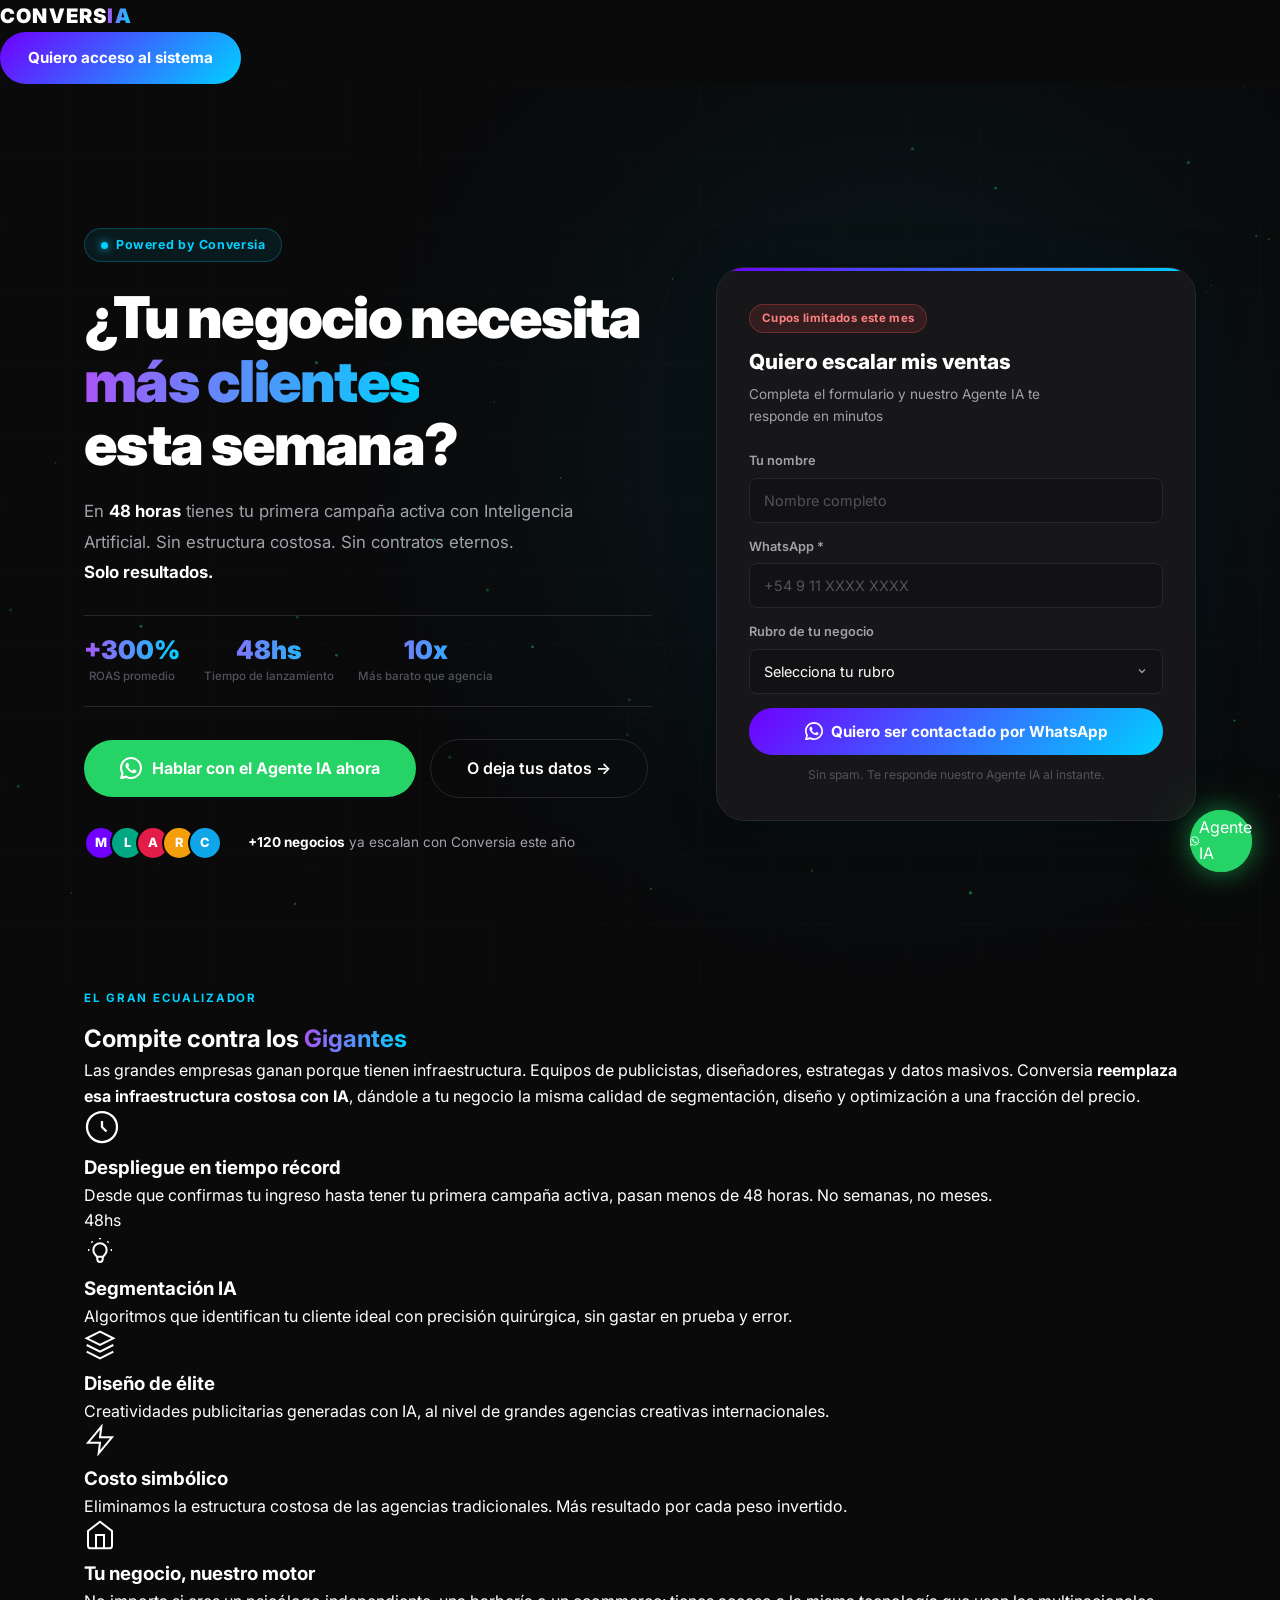
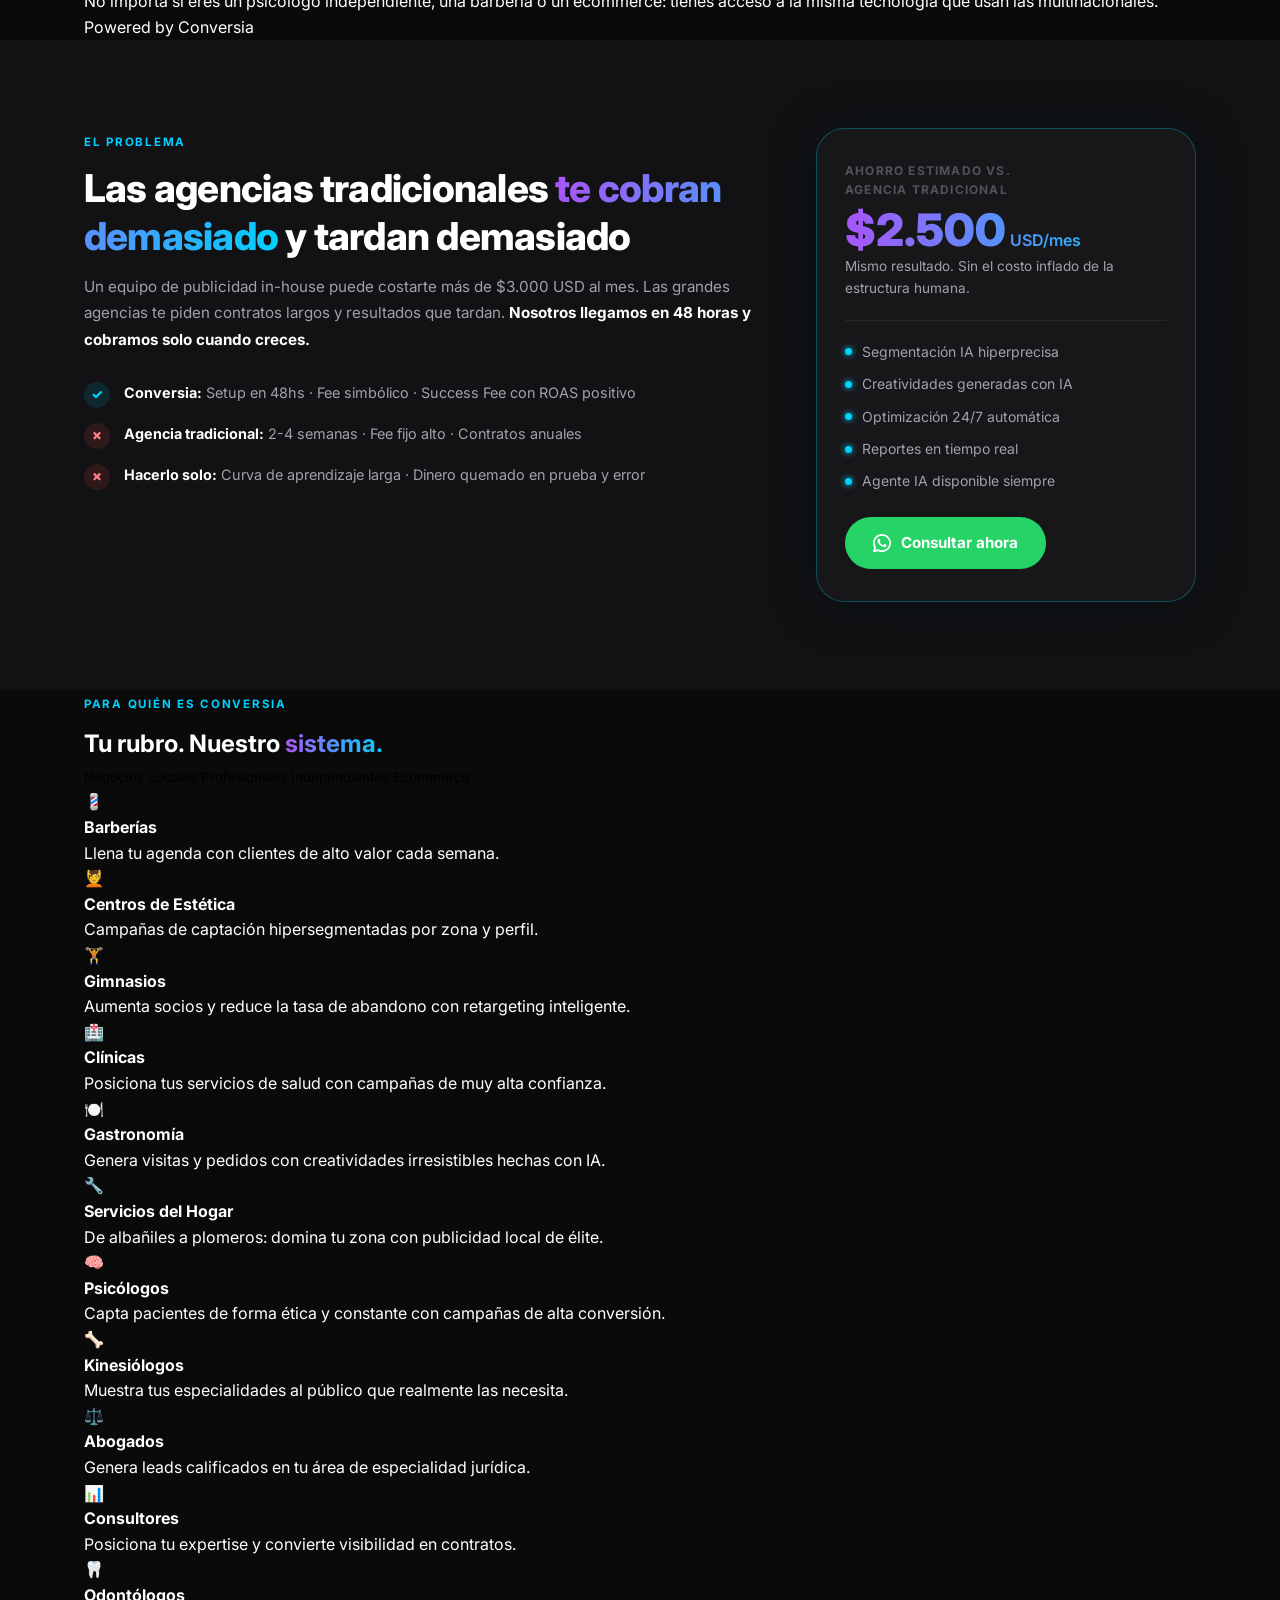
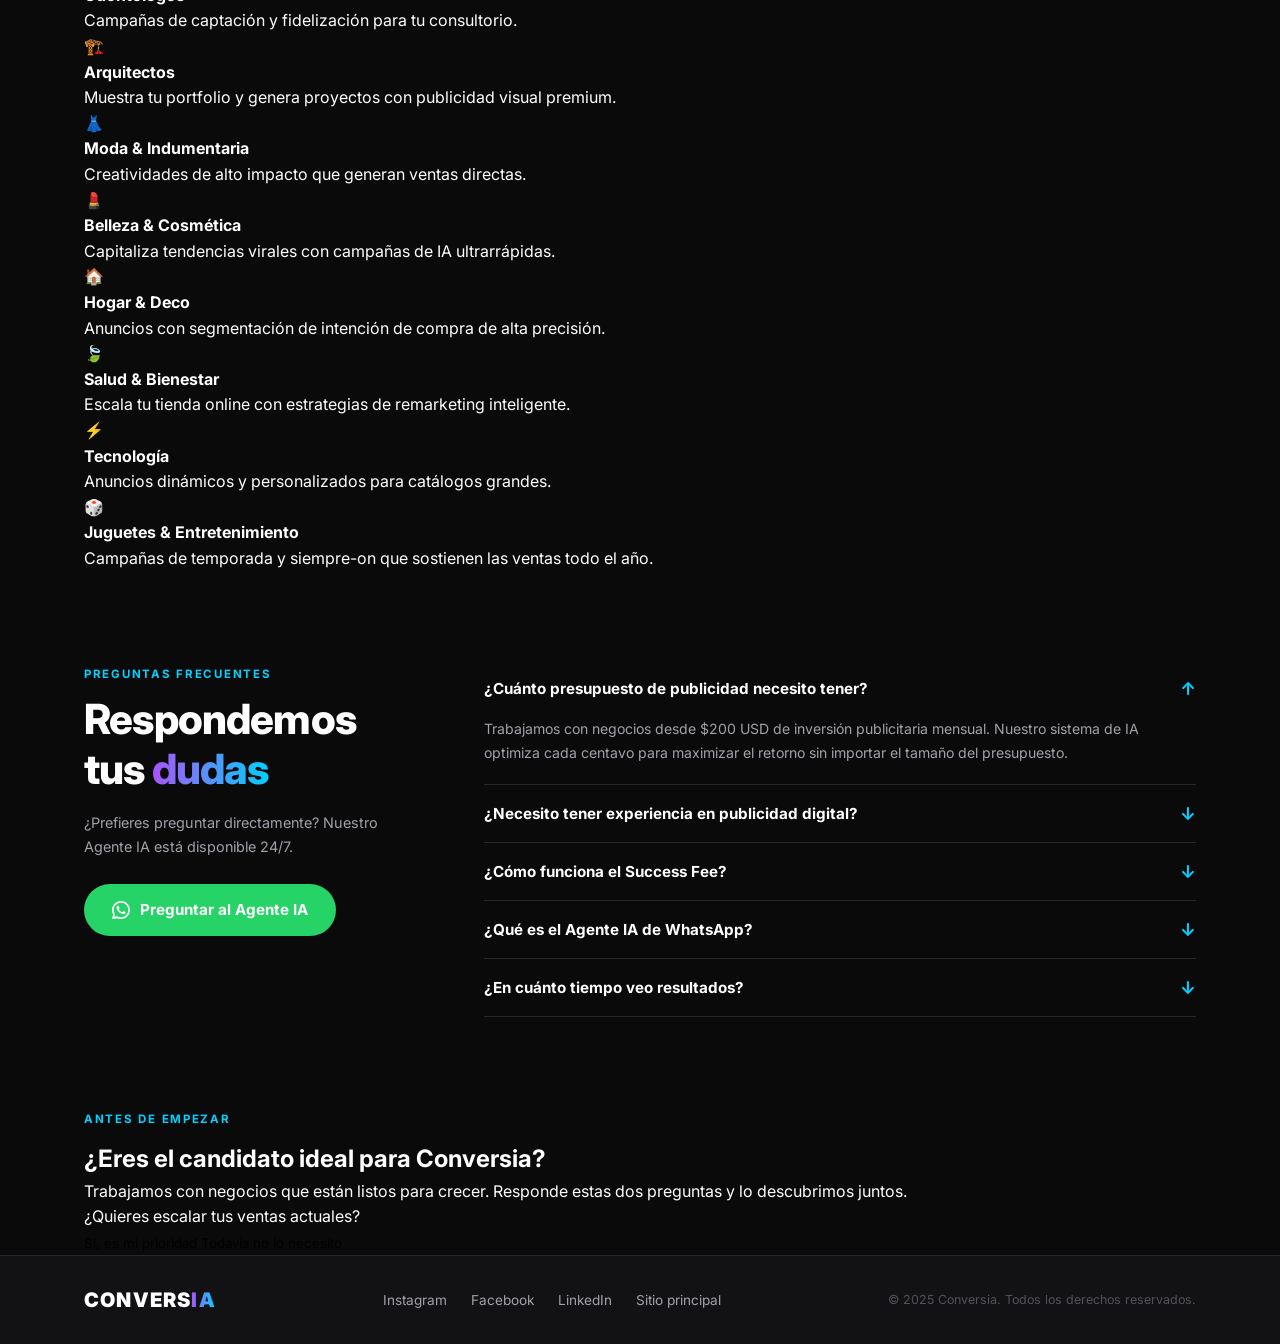
==== landing.html @ 8f7bfe1b "Add files via upload" ====
<!DOCTYPE html>
<html lang="es">

<head>
  <meta charset="UTF-8" />
  <meta name="viewport" content="width=device-width, initial-scale=1.0" />
  <title>Conversia — Escala tus ventas con IA</title>
  <meta name="description"
    content="Consigue más clientes en 48 horas con campañas publicitarias impulsadas por Inteligencia Artificial. Sin presupuestos de multinacional. Habla con nuestro Agente IA ahora." />
  <!-- Open Graph para campañas Meta/Google -->
  <meta property="og:title" content="¿Tu negocio necesita más ventas? Tenemos la solución." />
  <meta property="og:description" content="Publicita como una multinacional, paga como una PyME. Agencia Conversia." />
  <meta property="og:type" content="website" />
  <meta property="og:image" content="https://agenciaconversia.com/og-image.jpg" />
  <!-- No-index para landing de campaña — no indexar en Google -->
  <meta name="robots" content="noindex, nofollow" />
  <link rel="preconnect" href="https://fonts.googleapis.com" />
  <link rel="preconnect" href="https://fonts.gstatic.com" crossorigin />
  <link
    href="https://fonts.googleapis.com/css2?family=Inter:wght@400;500;600;700;800;900&family=JetBrains+Mono:wght@500&display=swap"
    rel="stylesheet" />
  <link rel="stylesheet" href="landing.css" />
</head>

<body>

  <!-- ══════════════════════════════════════
       NAVIGATION
  ══════════════════════════════════════ -->
  <header class="nav-wrapper" id="navbar">
    <nav class="nav-inner">
      <a href="#inicio" class="nav-logo" id="nav-logo-link">
        <span class="logo-text">CONVERS<span class="logo-ia">IA</span></span>
      </a>
      <div class="nav-actions">
        <a href="#contacto" class="btn-primary nav-cta" id="nav-cta-btn">Quiero acceso al sistema</a>
      </div>
    </nav>
  </header>

  <!-- ══════════════════════════════════════
       HERO SECTION
  ══════════════════════════════════════ -->
  <section class="lp-hero" id="inicio">
    <canvas id="lp-canvas"></canvas>
    <div class="lp-hero-content container">
      <div class="lp-hero-left">
        <div class="hero-badge fade-in">
          <span class="badge-dot"></span> Powered by Conversia
        </div>
        <h1 class="lp-title fade-in">
          ¿Tu negocio necesita<br />
          <span class="gradient-text">más clientes</span><br />
          esta semana?
        </h1>
        <p class="lp-sub fade-in">
          En <strong>48 horas</strong> tienes tu primera campaña activa con Inteligencia Artificial. Sin
          estructura costosa. Sin contratos eternos. <strong>Solo resultados.</strong>
        </p>
        <div class="lp-proof fade-in">
          <div class="proof-item">
            <span class="proof-num">+300%</span>
            <span class="proof-label">ROAS promedio</span>
          </div>
          <div class="proof-item">
            <span class="proof-num">48hs</span>
            <span class="proof-label">Tiempo de lanzamiento</span>
          </div>
          <div class="proof-item">
            <span class="proof-num">10x</span>
            <span class="proof-label">Más barato que agencia</span>
          </div>
        </div>
        <div class="lp-ctas fade-in">
          <a href="https://wa.me/59893731212?text=Hola%21+Quiero+información+sobre+Conversia+y+cómo+escalar+mis+ventas+con+IA"
            class="btn-whatsapp btn-large" target="_blank" rel="noopener" id="hero-wa-btn">
            <svg width="22" height="22" viewBox="0 0 24 24" fill="currentColor">
              <path
                d="M17.472 14.382c-.297-.149-1.758-.867-2.03-.967-.273-.099-.471-.148-.67.15-.197.297-.767.966-.94 1.164-.173.199-.347.223-.644.075-.297-.15-1.255-.463-2.39-1.475-.883-.788-1.48-1.761-1.653-2.059-.173-.297-.018-.458.13-.606.134-.133.298-.347.446-.52.149-.174.198-.298.298-.497.099-.198.05-.371-.025-.52-.075-.149-.669-1.612-.916-2.207-.242-.579-.487-.5-.669-.51-.173-.008-.371-.01-.57-.01-.198 0-.52.074-.792.372-.272.297-1.04 1.016-1.04 2.479 0 1.462 1.065 2.875 1.213 3.074.149.198 2.096 3.2 5.077 4.487.709.306 1.262.489 1.694.625.712.227 1.36.195 1.871.118.571-.085 1.758-.719 2.006-1.413.248-.694.248-1.289.173-1.413-.074-.124-.272-.198-.57-.347z" />
              <path
                d="M12 0C5.373 0 0 5.373 0 12c0 2.122.554 4.118 1.522 5.849L.057 23.522a.75.75 0 0 0 .921.921l5.673-1.465A11.944 11.944 0 0 0 12 24c6.627 0 12-5.373 12-12S18.627 0 12 0zm0 21.75a9.713 9.713 0 0 1-4.953-1.354l-.355-.212-3.669.947.963-3.583-.232-.371A9.713 9.713 0 0 1 2.25 12C2.25 6.615 6.615 2.25 12 2.25S21.75 6.615 21.75 12 17.385 21.75 12 21.75z" />
            </svg>
            Hablar con el Agente IA ahora
          </a>
          <a href="#lead-form" class="btn-ghost btn-large" id="hero-form-btn">O deja tus datos →</a>
        </div>
        <!-- Social proof avatars -->
        <div class="social-proof fade-in">
          <div class="avatars">
            <div class="avatar" style="background:#7000FF">M</div>
            <div class="avatar" style="background:#00a884">L</div>
            <div class="avatar" style="background:#e11d48">A</div>
            <div class="avatar" style="background:#f59e0b">R</div>
            <div class="avatar" style="background:#0ea5e9">C</div>
          </div>
          <p><strong>+120 negocios</strong> ya escalan con Conversia este año</p>
        </div>
      </div>

      <!-- Lead form en hero (acorta el funnel) -->
      <div class="lp-hero-right fade-in">
        <div class="hero-form-card" id="lead-form">
          <div class="hfc-header">
            <div class="hfc-badge">Cupos limitados este mes</div>
            <h2>Quiero escalar mis ventas</h2>
            <p>Completa el formulario y nuestro Agente IA te responde en minutos</p>
          </div>
          <form id="lp-form" novalidate>
            <div class="lp-form-group">
              <label for="lp-nombre">Tu nombre</label>
              <input type="text" id="lp-nombre" placeholder="Nombre completo" required />
            </div>
            <div class="lp-form-group">
              <label for="lp-whatsapp">WhatsApp *</label>
              <input type="tel" id="lp-whatsapp" placeholder="+54 9 11 XXXX XXXX" required />
            </div>
            <div class="lp-form-group">
              <label for="lp-rubro">Rubro de tu negocio</label>
              <select id="lp-rubro">
                <option value="" disabled selected>Selecciona tu rubro</option>
                <option value="local">Negocio Local</option>
                <option value="profesional">Profesional Independiente</option>
                <option value="ecommerce">Ecommerce</option>
                <option value="clinica">Clínica / Salud</option>
                <option value="gastronomia">Gastronomía</option>
                <option value="otro">Otro</option>
              </select>
            </div>
            <button type="submit" class="btn-primary btn-full" id="lp-submit-btn">
              <svg width="18" height="18" viewBox="0 0 24 24" fill="currentColor">
                <path
                  d="M17.472 14.382c-.297-.149-1.758-.867-2.03-.967-.273-.099-.471-.148-.67.15-.197.297-.767.966-.94 1.164-.173.199-.347.223-.644.075-.297-.15-1.255-.463-2.39-1.475-.883-.788-1.48-1.761-1.653-2.059-.173-.297-.018-.458.13-.606.134-.133.298-.347.446-.52.149-.174.198-.298.298-.497.099-.198.05-.371-.025-.52-.075-.149-.669-1.612-.916-2.207-.242-.579-.487-.5-.669-.51-.173-.008-.371-.01-.57-.01-.198 0-.52.074-.792.372-.272.297-1.04 1.016-1.04 2.479 0 1.462 1.065 2.875 1.213 3.074.149.198 2.096 3.2 5.077 4.487.709.306 1.262.489 1.694.625.712.227 1.36.195 1.871.118.571-.085 1.758-.719 2.006-1.413.248-.694.248-1.289.173-1.413-.074-.124-.272-.198-.57-.347z" />
                <path
                  d="M12 0C5.373 0 0 5.373 0 12c0 2.122.554 4.118 1.522 5.849L.057 23.522a.75.75 0 0 0 .921.921l5.673-1.465A11.944 11.944 0 0 0 12 24c6.627 0 12-5.373 12-12S18.627 0 12 0zm0 21.75a9.713 9.713 0 0 1-4.953-1.354l-.355-.212-3.669.947.963-3.583-.232-.371A9.713 9.713 0 0 1 2.25 12C2.25 6.615 6.615 2.25 12 2.25S21.75 6.615 21.75 12 17.385 21.75 12 21.75z" />
              </svg>
              <span>Quiero ser contactado por WhatsApp</span>
            </button>
            <p class="lp-form-notice">Sin spam. Te responde nuestro Agente IA al instante.</p>
          </form>
        </div>
      </div>
    </div>
  </section>

  <!-- ══════════════════════════════════════
       SECTION: Compete against Giants
  ══════════════════════════════════════ -->
  <section class="section-giants" id="propuesta">
    <div class="container">
      <div class="section-label reveal">El Gran Ecualizador</div>
      <h2 class="section-title reveal">
        Compite contra los <span class="gradient-text">Gigantes</span>
      </h2>
      <p class="section-sub reveal">
        Las grandes empresas ganan porque tienen infraestructura. Equipos de publicistas, diseñadores, estrategas y
        datos masivos. Conversia <strong>reemplaza esa infraestructura costosa con IA</strong>, dándole a tu negocio la
        misma calidad de segmentación, diseño y optimización a una fracción del precio.
      </p>

      <div class="bento-grid">
        <div class="bento-card bento-large reveal">
          <div class="bento-icon">
            <svg width="36" height="36" viewBox="0 0 24 24" fill="none" stroke="currentColor" stroke-width="1.5">
              <circle cx="12" cy="12" r="10" />
              <path d="M12 8v4l3 3" />
            </svg>
          </div>
          <h3>Despliegue en tiempo récord</h3>
          <p>Desde que confirmas tu ingreso hasta tener tu primera campaña activa, pasan menos de 48 horas. No semanas,
            no meses.</p>
          <div class="bento-badge">48hs</div>
        </div>
        <div class="bento-card reveal">
          <div class="bento-icon">
            <svg width="32" height="32" viewBox="0 0 24 24" fill="none" stroke="currentColor" stroke-width="1.5">
              <path
                d="M9.663 17h4.673M12 3v1m6.364 1.636-.707.707M21 12h-1M4 12H3m3.343-5.657-.707-.707m2.828 9.9a5 5 0 1 1 7.072 0l-.548.547A3.374 3.374 0 0 0 14 18.469V19a2 2 0 1 1-4 0v-.531c0-.895-.356-1.754-.988-2.386l-.548-.547z" />
            </svg>
          </div>
          <h3>Segmentación IA</h3>
          <p>Algoritmos que identifican tu cliente ideal con precisión quirúrgica, sin gastar en prueba y error.</p>
        </div>
        <div class="bento-card reveal">
          <div class="bento-icon">
            <svg width="32" height="32" viewBox="0 0 24 24" fill="none" stroke="currentColor" stroke-width="1.5">
              <path d="M12 2L2 7l10 5 10-5-10-5zM2 17l10 5 10-5M2 12l10 5 10-5" />
            </svg>
          </div>
          <h3>Diseño de élite</h3>
          <p>Creatividades publicitarias generadas con IA, al nivel de grandes agencias creativas internacionales.</p>
        </div>
        <div class="bento-card reveal">
          <div class="bento-icon">
            <svg width="32" height="32" viewBox="0 0 24 24" fill="none" stroke="currentColor" stroke-width="1.5">
              <path d="M13 2L3 14h9l-1 8 10-12h-9l1-8z" />
            </svg>
          </div>
          <h3>Costo simbólico</h3>
          <p>Eliminamos la estructura costosa de las agencias tradicionales. Más resultado por cada peso invertido.</p>
        </div>
        <div class="bento-card bento-wide reveal">
          <div class="bento-icon">
            <svg width="32" height="32" viewBox="0 0 24 24" fill="none" stroke="currentColor" stroke-width="1.5">
              <path d="M3 9l9-7 9 7v11a2 2 0 0 1-2 2H5a2 2 0 0 1-2-2z" />
              <polyline points="9 22 9 12 15 12 15 22" />
            </svg>
          </div>
          <h3>Tu negocio, nuestro motor</h3>
          <p>No importa si eres un psicólogo independiente, una barbería o un ecommerce: tienes acceso a la misma
            tecnología que usan las multinacionales. <span class="inline-badge">Powered by Conversia</span></p>
        </div>
      </div>
    </div>
  </section>

  <!-- ══════════════════════════════════════
       SECTION: El Pulso de Ventas
  ══════════════════════════════════════ -->
  <section class="lp-section lp-why">
    <div class="container">
      <div class="lp-why-inner">
        <div class="lp-why-text">
          <div class="section-label">El problema</div>
          <h2>Las agencias tradicionales <span class="gradient-text">te cobran demasiado</span> y tardan
            demasiado</h2>
          <p>Un equipo de publicidad in-house puede costarte más de $3.000 USD al mes. Las grandes agencias te
            piden contratos largos y resultados que tardan. <strong>Nosotros llegamos en 48 horas y cobramos
              solo cuando creces.</strong></p>
          <ul class="why-list">
            <li>
              <div class="why-icon yes">✓</div>
              <span><strong>Conversia:</strong> Setup en 48hs · Fee simbólico · Success Fee con ROAS
                positivo</span>
            </li>
            <li>
              <div class="why-icon no">✗</div>
              <span><strong>Agencia tradicional:</strong> 2-4 semanas · Fee fijo alto · Contratos
                anuales</span>
            </li>
            <li>
              <div class="why-icon no">✗</div>
              <span><strong>Hacerlo solo:</strong> Curva de aprendizaje larga · Dinero quemado en prueba y
                error</span>
            </li>
          </ul>
        </div>
        <div class="lp-why-card">
          <div class="why-card-inner">
            <div class="wci-label">Ahorro estimado vs. agencia tradicional</div>
            <div class="wci-number gradient-text">$2.500<span>USD/mes</span></div>
            <div class="wci-desc">Mismo resultado. Sin el costo inflado de la estructura humana.</div>
            <div class="wci-divider"></div>
            <div class="wci-features">
              <div class="wci-feature">
                <span class="wci-dot"></span> Segmentación IA hiperprecisa
              </div>
              <div class="wci-feature">
                <span class="wci-dot"></span> Creatividades generadas con IA
              </div>
              <div class="wci-feature">
                <span class="wci-dot"></span> Optimización 24/7 automática
              </div>
              <div class="wci-feature">
                <span class="wci-dot"></span> Reportes en tiempo real
              </div>
              <div class="wci-feature">
                <span class="wci-dot"></span> Agente IA disponible siempre
              </div>
            </div>
            <a href="https://wa.me/59893731212?text=Hola%21+Quiero+información+sobre+Conversia+y+cómo+escalar+mis+ventas+con+IA"
              class="btn-whatsapp" target="_blank" rel="noopener" id="why-wa-btn">
              <svg width="18" height="18" viewBox="0 0 24 24" fill="currentColor">
                <path
                  d="M17.472 14.382c-.297-.149-1.758-.867-2.03-.967-.273-.099-.471-.148-.67.15-.197.297-.767.966-.94 1.164-.173.199-.347.223-.644.075-.297-.15-1.255-.463-2.39-1.475-.883-.788-1.48-1.761-1.653-2.059-.173-.297-.018-.458.13-.606.134-.133.298-.347.446-.52.149-.174.198-.298.298-.497.099-.198.05-.371-.025-.52-.075-.149-.669-1.612-.916-2.207-.242-.579-.487-.5-.669-.51-.173-.008-.371-.01-.57-.01-.198 0-.52.074-.792.372-.272.297-1.04 1.016-1.04 2.479 0 1.462 1.065 2.875 1.213 3.074.149.198 2.096 3.2 5.077 4.487.709.306 1.262.489 1.694.625.712.227 1.36.195 1.871.118.571-.085 1.758-.719 2.006-1.413.248-.694.248-1.289.173-1.413-.074-.124-.272-.198-.57-.347z" />
                <path
                  d="M12 0C5.373 0 0 5.373 0 12c0 2.122.554 4.118 1.522 5.849L.057 23.522a.75.75 0 0 0 .921.921l5.673-1.465A11.944 11.944 0 0 0 12 24c6.627 0 12-5.373 12-12S18.627 0 12 0zm0 21.75a9.713 9.713 0 0 1-4.953-1.354l-.355-.212-3.669.947.963-3.583-.232-.371A9.713 9.713 0 0 1 2.25 12C2.25 6.615 6.615 2.25 12 2.25S21.75 6.615 21.75 12 17.385 21.75 12 21.75z" />
              </svg>
              Consultar ahora
            </a>
          </div>
        </div>
      </div>
    </div>
  </section>

  <!-- ══════════════════════════════════════
       SECTION: Nichos
  ══════════════════════════════════════ -->
  <section class="section-nichos" id="nichos">
    <div class="container">
      <div class="section-label reveal">Para quién es Conversia</div>
      <h2 class="section-title reveal">
        Tu rubro. Nuestro <span class="gradient-text">sistema.</span>
      </h2>
      <div class="nichos-tabs reveal">
        <button class="nicho-tab active" data-tab="locales" id="tab-locales">Negocios Locales</button>
        <button class="nicho-tab" data-tab="profesionales" id="tab-prof">Profesionales Independientes</button>
        <button class="nicho-tab" data-tab="ecommerce" id="tab-ecom">Ecommerce</button>
      </div>
      <div class="nichos-content">
        <!-- Locales -->
        <div class="nicho-panel active" id="panel-locales">
          <div class="nicho-grid">
            <div class="nicho-card reveal">
              <div class="nicho-emoji">💈</div>
              <h4>Barberías</h4>
              <p>Llena tu agenda con clientes de alto valor cada semana.</p>
            </div>
            <div class="nicho-card reveal">
              <div class="nicho-emoji">💆</div>
              <h4>Centros de Estética</h4>
              <p>Campañas de captación hipersegmentadas por zona y perfil.</p>
            </div>
            <div class="nicho-card reveal">
              <div class="nicho-emoji">🏋️</div>
              <h4>Gimnasios</h4>
              <p>Aumenta socios y reduce la tasa de abandono con retargeting inteligente.</p>
            </div>
            <div class="nicho-card reveal">
              <div class="nicho-emoji">🏥</div>
              <h4>Clínicas</h4>
              <p>Posiciona tus servicios de salud con campañas de muy alta confianza.</p>
            </div>
            <div class="nicho-card reveal">
              <div class="nicho-emoji">🍽️</div>
              <h4>Gastronomía</h4>
              <p>Genera visitas y pedidos con creatividades irresistibles hechas con IA.</p>
            </div>
            <div class="nicho-card reveal">
              <div class="nicho-emoji">🔧</div>
              <h4>Servicios del Hogar</h4>
              <p>De albañiles a plomeros: domina tu zona con publicidad local de élite.</p>
            </div>
          </div>
        </div>
        <!-- Profesionales -->
        <div class="nicho-panel" id="panel-profesionales">
          <div class="nicho-grid">
            <div class="nicho-card reveal">
              <div class="nicho-emoji">🧠</div>
              <h4>Psicólogos</h4>
              <p>Capta pacientes de forma ética y constante con campañas de alta conversión.</p>
            </div>
            <div class="nicho-card reveal">
              <div class="nicho-emoji">🦴</div>
              <h4>Kinesiólogos</h4>
              <p>Muestra tus especialidades al público que realmente las necesita.</p>
            </div>
            <div class="nicho-card reveal">
              <div class="nicho-emoji">⚖️</div>
              <h4>Abogados</h4>
              <p>Genera leads calificados en tu área de especialidad jurídica.</p>
            </div>
            <div class="nicho-card reveal">
              <div class="nicho-emoji">📊</div>
              <h4>Consultores</h4>
              <p>Posiciona tu expertise y convierte visibilidad en contratos.</p>
            </div>
            <div class="nicho-card reveal">
              <div class="nicho-emoji">🦷</div>
              <h4>Odontólogos</h4>
              <p>Campañas de captación y fidelización para tu consultorio.</p>
            </div>
            <div class="nicho-card reveal">
              <div class="nicho-emoji">🏗️</div>
              <h4>Arquitectos</h4>
              <p>Muestra tu portfolio y genera proyectos con publicidad visual premium.</p>
            </div>
          </div>
        </div>
        <!-- Ecommerce -->
        <div class="nicho-panel" id="panel-ecommerce">
          <div class="nicho-grid">
            <div class="nicho-card reveal">
              <div class="nicho-emoji">👗</div>
              <h4>Moda & Indumentaria</h4>
              <p>Creatividades de alto impacto que generan ventas directas.</p>
            </div>
            <div class="nicho-card reveal">
              <div class="nicho-emoji">💄</div>
              <h4>Belleza & Cosmética</h4>
              <p>Capitaliza tendencias virales con campañas de IA ultrarrápidas.</p>
            </div>
            <div class="nicho-card reveal">
              <div class="nicho-emoji">🏠</div>
              <h4>Hogar & Deco</h4>
              <p>Anuncios con segmentación de intención de compra de alta precisión.</p>
            </div>
            <div class="nicho-card reveal">
              <div class="nicho-emoji">🍃</div>
              <h4>Salud & Bienestar</h4>
              <p>Escala tu tienda online con estrategias de remarketing inteligente.</p>
            </div>
            <div class="nicho-card reveal">
              <div class="nicho-emoji">⚡</div>
              <h4>Tecnología</h4>
              <p>Anuncios dinámicos y personalizados para catálogos grandes.</p>
            </div>
            <div class="nicho-card reveal">
              <div class="nicho-emoji">🎲</div>
              <h4>Juguetes & Entretenimiento</h4>
              <p>Campañas de temporada y siempre-on que sostienen las ventas todo el año.</p>
            </div>
          </div>
        </div>
      </div>
    </div>
  </section>

  <!-- ══════════════════════════════════════
       SECTION: Modelo Comercial
  ══════════════════════════════════════ -->
  <section class="lp-section lp-faq">
    <div class="container lp-faq-inner">
      <div>
        <div class="section-label">Preguntas frecuentes</div>
        <h2 class="lp-section-title">Respondemos tus <span class="gradient-text">dudas</span></h2>
        <p class="lp-faq-sub">¿Prefieres preguntar directamente? Nuestro Agente IA está disponible 24/7.</p>
        <a href="https://wa.me/59893731212?text=Hola%21+Tengo+una+consulta+sobre+Conversia" class="btn-whatsapp"
          target="_blank" rel="noopener" id="faq-wa-btn">
          <svg width="18" height="18" viewBox="0 0 24 24" fill="currentColor">
            <path
              d="M17.472 14.382c-.297-.149-1.758-.867-2.03-.967-.273-.099-.471-.148-.67.15-.197.297-.767.966-.94 1.164-.173.199-.347.223-.644.075-.297-.15-1.255-.463-2.39-1.475-.883-.788-1.48-1.761-1.653-2.059-.173-.297-.018-.458.13-.606.134-.133.298-.347.446-.52.149-.174.198-.298.298-.497.099-.198.05-.371-.025-.52-.075-.149-.669-1.612-.916-2.207-.242-.579-.487-.5-.669-.51-.173-.008-.371-.01-.57-.01-.198 0-.52.074-.792.372-.272.297-1.04 1.016-1.04 2.479 0 1.462 1.065 2.875 1.213 3.074.149.198 2.096 3.2 5.077 4.487.709.306 1.262.489 1.694.625.712.227 1.36.195 1.871.118.571-.085 1.758-.719 2.006-1.413.248-.694.248-1.289.173-1.413-.074-.124-.272-.198-.57-.347z" />
            <path
              d="M12 0C5.373 0 0 5.373 0 12c0 2.122.554 4.118 1.522 5.849L.057 23.522a.75.75 0 0 0 .921.921l5.673-1.465A11.944 11.944 0 0 0 12 24c6.627 0 12-5.373 12-12S18.627 0 12 0zm0 21.75a9.713 9.713 0 0 1-4.953-1.354l-.355-.212-3.669.947.963-3.583-.232-.371A9.713 9.713 0 0 1 2.25 12C2.25 6.615 6.615 2.25 12 2.25S21.75 6.615 21.75 12 17.385 21.75 12 21.75z" />
          </svg>
          Preguntar al Agente IA
        </a>
      </div>
      <div class="faq-list">
        <div class="faq-item">
          <button class="faq-q" id="faq1-btn">¿Cuánto presupuesto de publicidad necesito tener? <span
              class="faq-arrow">↓</span></button>
          <div class="faq-a" id="faq1-ans">Trabajamos con negocios desde $200 USD de inversión publicitaria
            mensual. Nuestro sistema de IA optimiza cada centavo para maximizar el retorno sin importar el
            tamaño del presupuesto.</div>
        </div>
        <div class="faq-item">
          <button class="faq-q" id="faq2-btn">¿Necesito tener experiencia en publicidad digital? <span
              class="faq-arrow">↓</span></button>
          <div class="faq-a" id="faq2-ans">Para nada. Nos encargamos de todo: configuración de cuentas,
            píxeles, audiencias, creatividades y optimización continua. Tú solo atiendes los nuevos clientes
            que te llegan.</div>
        </div>
        <div class="faq-item">
          <button class="faq-q" id="faq3-btn">¿Cómo funciona el Success Fee? <span class="faq-arrow">↓</span></button>
          <div class="faq-a" id="faq3-ans">El Success Fee es una comisión pequeña que se aplica solo cuando tu
            campaña alcanza un ROAS positivo acordado. Si tu inversión no te genera más ventas de las que
            costó, no te cobramos la comisión. Nuestros incentivos están 100% alineados con tu crecimiento.
          </div>
        </div>
        <div class="faq-item">
          <button class="faq-q" id="faq4-btn">¿Qué es el Agente IA de WhatsApp? <span
              class="faq-arrow">↓</span></button>
          <div class="faq-a" id="faq4-ans">Es un asistente de inteligencia artificial disponible 24/7 que
            puede responder consultas sobre tu cuenta, enviarte reportes, alertarte ante variaciones en el
            rendimiento y coordinar con nuestro equipo humano para decisiones estratégicas importantes.
          </div>
        </div>
        <div class="faq-item">
          <button class="faq-q" id="faq5-btn">¿En cuánto tiempo veo resultados? <span
              class="faq-arrow">↓</span></button>
          <div class="faq-a" id="faq5-ans">Las primeras campañas salen en 48 horas. Los primeros resultados
            medibles (leads, ventas, visitas) se ven en la primera semana. La optimización máxima ocurre
            entre la semana 3 y el mes 2, cuando el algoritmo ya aprendió las mejores audiencias.</div>
        </div>
      </div>
    </div>
  </section>

  <!-- ══════════════════════════════════════
       SECTION: Filtro / Formulario
  ══════════════════════════════════════ -->
  <section class="section-filtro" id="filtro">
    <div class="container">
      <div class="filtro-wrapper reveal">
        <div class="filtro-text">
          <div class="section-label">Antes de empezar</div>
          <h2>¿Eres el candidato ideal para Conversia?</h2>
          <p>Trabajamos con negocios que están listos para crecer. Responde estas dos preguntas y lo descubrimos juntos.
          </p>
        </div>
        <div class="filtro-form">
          <div class="filtro-question" id="q1-block">
            <p class="q-label">¿Quieres escalar tus ventas actuales?</p>
            <div class="q-options">
              <button class="q-btn" data-q="1" data-val="si" id="q1-si">Sí, es mi prioridad</button>
              <button class="q-btn" data-q="1" data-val="no" id="q1-no">Todavía no lo necesito</button>
            </div>
          </div>
          <div class="filtro-question" id="q2-block" style="display:none;">
            <p class="q-label">¿Estás listo para atender una demanda de alto nivel?</p>
            <div class="q-options">
              <button class="q-btn" data-q="2" data-val="si" id="q2-si">Sí, tengo capacidad operativa</button>
              <button class="q-btn" data-q="2" data-val="no" id="q2-no">Necesito organizar primero</button>
            </div>
          </div>
        </div>
        <div class="filtro-result" id="filtro-result" style="display:none;"></div>
      </div>
    </div>
    </div>
  </section>

  <!-- ══════════════════════════════════════
       FOOTER
  ══════════════════════════════════════ -->
  <footer class="lp-footer">
    <div class="container lp-footer-inner">
      <span class="logo-text">CONVERS<span class="logo-ia">IA</span></span>
      <div class="lp-footer-links">
        <a href="https://www.instagram.com/agencia.conversia/" target="_blank" rel="noopener"
          id="footer-lp-ig">Instagram</a>
        <a href="https://www.facebook.com/profile.php?id=61558746508457" target="_blank" rel="noopener"
          id="footer-lp-fb">Facebook</a>
        <a href="https://www.linkedin.com/company/agencia-conversia/" target="_blank" rel="noopener"
          id="footer-lp-li">LinkedIn</a>
        <a href="index.html" id="footer-main-site">Sitio principal</a>
      </div>
      <p class="lp-footer-copy">© 2025 Conversia. Todos los derechos reservados.</p>
    </div>
  </footer>

  <!-- ══════════════════════════════════════
       BOTÓN FLOTANTE WHATSAPP
  ══════════════════════════════════════ -->
  <a href="https://wa.me/59893731212?text=Hola%21+Quiero+información+sobre+Conversia+y+cómo+escalar+mis+ventas+con+IA"
    class="wa-float" target="_blank" rel="noopener" id="wa-float-btn" aria-label="Hablar con Agente IA por WhatsApp">
    <div class="wa-float-pulse"></div>
    <svg width="30" height="30" viewBox="0 0 24 24" fill="white">
      <path
        d="M17.472 14.382c-.297-.149-1.758-.867-2.03-.967-.273-.099-.471-.148-.67.15-.197.297-.767.966-.94 1.164-.173.199-.347.223-.644.075-.297-.15-1.255-.463-2.39-1.475-.883-.788-1.48-1.761-1.653-2.059-.173-.297-.018-.458.13-.606.134-.133.298-.347.446-.52.149-.174.198-.298.298-.497.099-.198.05-.371-.025-.52-.075-.149-.669-1.612-.916-2.207-.242-.579-.487-.5-.669-.51-.173-.008-.371-.01-.57-.01-.198 0-.52.074-.792.372-.272.297-1.04 1.016-1.04 2.479 0 1.462 1.065 2.875 1.213 3.074.149.198 2.096 3.2 5.077 4.487.709.306 1.262.489 1.694.625.712.227 1.36.195 1.871.118.571-.085 1.758-.719 2.006-1.413.248-.694.248-1.289.173-1.413-.074-.124-.272-.198-.57-.347z" />
      <path
        d="M12 0C5.373 0 0 5.373 0 12c0 2.122.554 4.118 1.522 5.849L.057 23.522a.75.75 0 0 0 .921.921l5.673-1.465A11.944 11.944 0 0 0 12 24c6.627 0 12-5.373 12-12S18.627 0 12 0zm0 21.75a9.713 9.713 0 0 1-4.953-1.354l-.355-.212-3.669.947.963-3.583-.232-.371A9.713 9.713 0 0 1 2.25 12C2.25 6.615 6.615 2.25 12 2.25S21.75 6.615 21.75 12 17.385 21.75 12 21.75z" />
    </svg>
    <span class="wa-float-label">Agente IA</span>
  </a>

  <!-- Toast notification -->
  <div class="toast" id="toast"></div>

  <script src="landing.js"></script>
</body>

</html>
---- landing.css ----
/* ═══════════════════════════════════════════════
   CONVERSIA — Landing Page Styles
   Comparte tokens con styles.css pero es autónomo
   ═══════════════════════════════════════════════ */

/* ── Variables (espejadas del design system) ──── */
:root {
    --bg-primary: #0A0A0B;
    --bg-secondary: #121214;
    --bg-card: #17171A;
    --bg-card-hover: #1E1E22;
    --accent-cyan: #00D1FF;
    --accent-purple: #7000FF;
    --wa-green: #25D366;
    --gradient-brand: linear-gradient(135deg, #7000FF, #00D1FF);
    --gradient-brand-text: linear-gradient(90deg, #a855f7, #00D1FF);
    --text-primary: #FFFFFF;
    --text-secondary: #A1A1AA;
    --text-muted: #52525B;
    --border: #27272A;
    --border-glow: rgba(0, 209, 255, 0.3);
    --cyan-glow: 0 0 20px rgba(0, 209, 255, 0.4), 0 0 60px rgba(0, 209, 255, 0.15);
    --wa-glow: 0 0 24px rgba(37, 211, 102, 0.5), 0 0 60px rgba(37, 211, 102, 0.18);
    --card-shadow: 0 4px 40px rgba(0, 0, 0, 0.55);
    --font-primary: 'Inter', -apple-system, BlinkMacSystemFont, sans-serif;
    --transition: 0.3s cubic-bezier(0.4, 0, 0.2, 1);
    --radius-sm: 8px;
    --radius-md: 14px;
    --radius-lg: 20px;
    --radius-xl: 28px;
}

/* ── Reset ───────────────────────────────────── */
*,
*::before,
*::after {
    box-sizing: border-box;
    margin: 0;
    padding: 0;
}

html {
    scroll-behavior: smooth;
    font-size: 16px;
    -webkit-font-smoothing: antialiased;
}

body {
    background: var(--bg-primary);
    color: var(--text-primary);
    font-family: var(--font-primary);
    line-height: 1.6;
    overflow-x: hidden;
    text-wrap: pretty;
}

h1,
h2,
h3,
h4,
h5,
h6,
.lp-title,
.lp-section-title,
.lp-why-text h2,
.hfc-header h2,
.feat-card h3,
.step-card h3 {
    text-wrap: balance;
}

p,
li,
blockquote,
.lp-sub,
.lp-why-text p,
.hfc-header p,
.feat-card p,
.step-card p,
.case-card p,
.lp-logos-p {
    text-wrap: pretty;
}

img {
    max-width: 100%;
    display: block;
}

a {
    text-decoration: none;
    color: inherit;
}

ul {
    list-style: none;
}

button {
    cursor: pointer;
    border: none;
    background: none;
    font-family: inherit;
}

input,
select {
    font-family: inherit;
}

.container {
    width: 100%;
    max-width: 1160px;
    margin: 0 auto;
    padding: 0 24px;
}

/* ── Utilities ────────────────────────────────── */
.gradient-text {
    background: var(--gradient-brand-text);
    -webkit-background-clip: text;
    -webkit-text-fill-color: transparent;
    background-clip: text;
}

.section-label {
    display: inline-block;
    font-size: 0.72rem;
    font-weight: 700;
    letter-spacing: 0.15em;
    text-transform: uppercase;
    color: var(--accent-cyan);
    margin-bottom: 12px;
}

.logo-text {
    font-size: 1.25rem;
    font-weight: 900;
    letter-spacing: 0.06em;
}

.logo-ia {
    background: var(--gradient-brand-text);
    -webkit-background-clip: text;
    -webkit-text-fill-color: transparent;
    background-clip: text;
}

.lp-section-title {
    font-size: clamp(1.8rem, 3.5vw, 2.6rem);
    font-weight: 800;
    line-height: 1.2;
    letter-spacing: -0.02em;
    margin-bottom: 16px;
}

/* ── Animations ──────────────────────────────── */
@keyframes fadeInUp {
    from {
        opacity: 0;
        transform: translateY(28px);
    }

    to {
        opacity: 1;
        transform: translateY(0);
    }
}

.fade-in {
    opacity: 0;
    animation: fadeInUp 0.7s ease forwards;
}

.fade-in:nth-child(1) {
    animation-delay: 0.05s;
}

.fade-in:nth-child(2) {
    animation-delay: 0.15s;
}

.fade-in:nth-child(3) {
    animation-delay: 0.25s;
}

.fade-in:nth-child(4) {
    animation-delay: 0.35s;
}

.fade-in:nth-child(5) {
    animation-delay: 0.45s;
}

.fade-in:nth-child(6) {
    animation-delay: 0.55s;
}

.lp-fade {
    opacity: 0;
    transform: translateY(24px);
    transition: opacity 0.65s ease, transform 0.65s ease;
}

.lp-fade.visible {
    opacity: 1;
    transform: translateY(0);
}

/* ── Buttons ─────────────────────────────────── */
.btn-primary {
    display: inline-flex;
    align-items: center;
    gap: 8px;
    padding: 14px 28px;
    background: linear-gradient(135deg, var(--accent-purple), var(--accent-cyan));
    color: #fff;
    font-weight: 700;
    font-size: 0.95rem;
    border-radius: 50px;
    transition: var(--transition);
    position: relative;
    overflow: hidden;
    white-space: nowrap;
    z-index: 1;
}

.btn-primary::before {
    content: '';
    position: absolute;
    inset: 0;
    background: linear-gradient(135deg, var(--accent-cyan), var(--accent-purple));
    opacity: 0;
    transition: opacity 0.3s;
    z-index: -1;
}

.btn-primary:hover::before {
    opacity: 1;
}

.btn-primary:hover {
    transform: translateY(-2px);
    box-shadow: var(--cyan-glow);
}

.btn-primary span,
.btn-primary svg {
    position: relative;
    z-index: 1;
}

.btn-ghost {
    display: inline-flex;
    align-items: center;
    gap: 8px;
    padding: 14px 28px;
    border: 1px solid var(--border);
    border-radius: 50px;
    font-weight: 600;
    font-size: 0.95rem;
    color: var(--text-primary);
    transition: var(--transition);
}

.btn-ghost:hover {
    border-color: var(--accent-cyan);
    color: var(--accent-cyan);
    transform: translateY(-2px);
}

.btn-whatsapp {
    display: inline-flex;
    align-items: center;
    gap: 10px;
    padding: 14px 28px;
    background: var(--wa-green);
    color: #fff;
    font-weight: 700;
    font-size: 0.95rem;
    border-radius: 50px;
    transition: var(--transition);
    white-space: nowrap;
}

.btn-whatsapp:hover {
    transform: translateY(-2px);
    box-shadow: var(--wa-glow);
    filter: brightness(1.08);
}

.btn-sm {
    padding: 10px 20px;
    font-size: 0.85rem;
}

.btn-large {
    padding: 16px 36px;
    font-size: 1rem;
}

.btn-full {
    width: 100%;
    justify-content: center;
}

/* ══════════════════════════════════════════════
   TOP BAR
══════════════════════════════════════════════ */
.top-bar {
    background: linear-gradient(90deg, rgba(112, 0, 255, 0.9), rgba(0, 209, 255, 0.9));
    padding: 10px 24px;
    display: flex;
    align-items: center;
    justify-content: center;
    gap: 10px;
    font-size: 0.85rem;
    font-weight: 600;
    text-align: center;
    position: relative;
}

.top-bar p {
    flex: 1;
}

.top-bar a {
    text-decoration: underline;
    color: inherit;
}

.top-bar-dot {
    width: 8px;
    height: 8px;
    background: #fff;
    border-radius: 50%;
    flex-shrink: 0;
    animation: blink 1.5s infinite;
}

@keyframes blink {

    0%,
    100% {
        opacity: 1
    }

    50% {
        opacity: 0.3
    }
}

.top-bar-close {
    position: absolute;
    right: 16px;
    background: none;
    border: none;
    color: #fff;
    font-size: 1.3rem;
    cursor: pointer;
    padding: 2px 6px;
    opacity: 0.8;
}

.top-bar-close:hover {
    opacity: 1;
}

/* ══════════════════════════════════════════════
   NAV
══════════════════════════════════════════════ */
.lp-nav {
    position: sticky;
    top: 0;
    z-index: 900;
    background: rgba(10, 10, 11, 0.85);
    backdrop-filter: blur(16px);
    -webkit-backdrop-filter: blur(16px);
    border-bottom: 1px solid var(--border);
}

.lp-nav-inner {
    max-width: 1160px;
    margin: 0 auto;
    padding: 0 24px;
    height: 64px;
    display: flex;
    align-items: center;
    justify-content: space-between;
}

/* ══════════════════════════════════════════════
   HERO
══════════════════════════════════════════════ */
.lp-hero {
    position: relative;
    min-height: 100vh;
    display: flex;
    align-items: center;
    overflow: hidden;
    padding: 80px 0 60px;
}

.lp-hero canvas {
    position: absolute;
    inset: 0;
    width: 100%;
    height: 100%;
    z-index: 0;
}

.lp-hero-content {
    position: relative;
    z-index: 1;
    display: grid;
    grid-template-columns: 1fr 480px;
    gap: 64px;
    align-items: center;
}

/* Hero left */
.hero-badge {
    display: inline-flex;
    align-items: center;
    gap: 8px;
    padding: 6px 16px;
    background: rgba(0, 209, 255, 0.08);
    border: 1px solid rgba(0, 209, 255, 0.25);
    border-radius: 50px;
    font-size: 0.78rem;
    font-weight: 700;
    color: var(--accent-cyan);
    letter-spacing: 0.05em;
    margin-bottom: 24px;
}

.badge-dot {
    width: 7px;
    height: 7px;
    border-radius: 50%;
    background: var(--accent-cyan);
    box-shadow: 0 0 8px var(--accent-cyan);
    animation: pulse-dot 2s infinite;
}

@keyframes pulse-dot {

    0%,
    100% {
        opacity: 1;
        transform: scale(1)
    }

    50% {
        opacity: 0.4;
        transform: scale(0.7)
    }
}

.lp-title {
    font-size: clamp(2.4rem, 4.5vw, 3.8rem);
    font-weight: 900;
    line-height: 1.1;
    letter-spacing: -0.03em;
    margin-bottom: 20px;
}

.lp-sub {
    font-size: 1.05rem;
    color: var(--text-secondary);
    line-height: 1.8;
    margin-bottom: 28px;
    max-width: 520px;
}

.lp-sub strong {
    color: var(--text-primary);
}

.lp-proof {
    display: flex;
    gap: 24px;
    flex-wrap: wrap;
    margin-bottom: 32px;
    padding: 20px 0;
    border-top: 1px solid var(--border);
    border-bottom: 1px solid var(--border);
}

.proof-item {
    text-align: center;
}

.proof-num {
    display: block;
    font-size: 1.6rem;
    font-weight: 900;
    background: var(--gradient-brand-text);
    -webkit-background-clip: text;
    -webkit-text-fill-color: transparent;
    background-clip: text;
    line-height: 1.1;
}

.proof-label {
    display: block;
    font-size: 0.72rem;
    color: var(--text-muted);
    margin-top: 3px;
    font-weight: 500;
}

.lp-ctas {
    display: flex;
    align-items: center;
    gap: 14px;
    flex-wrap: wrap;
    margin-bottom: 28px;
}

.social-proof {
    display: flex;
    align-items: center;
    gap: 14px;
}

.avatars {
    display: flex;
}

.avatar {
    width: 34px;
    height: 34px;
    border-radius: 50%;
    display: flex;
    align-items: center;
    justify-content: center;
    font-size: 0.8rem;
    font-weight: 800;
    color: #fff;
    border: 2px solid var(--bg-primary);
    margin-right: -8px;
    flex-shrink: 0;
}

.social-proof p {
    font-size: 0.85rem;
    color: var(--text-secondary);
    padding-left: 20px;
}

.social-proof p strong {
    color: var(--text-primary);
}

/* Hero right — form card */
.hero-form-card {
    background: var(--bg-card);
    border: 1px solid var(--border);
    border-radius: var(--radius-xl);
    padding: 36px 32px;
    box-shadow: var(--card-shadow), 0 0 60px rgba(0, 209, 255, 0.06);
    position: relative;
    overflow: hidden;
}

.hero-form-card::before {
    content: '';
    position: absolute;
    top: 0;
    left: 0;
    right: 0;
    height: 3px;
    background: var(--gradient-brand);
}

.hfc-header {
    margin-bottom: 24px;
}

.hfc-badge {
    display: inline-block;
    padding: 4px 12px;
    background: rgba(255, 78, 78, 0.12);
    border: 1px solid rgba(255, 78, 78, 0.3);
    border-radius: 50px;
    font-size: 0.72rem;
    font-weight: 700;
    color: #FF8080;
    margin-bottom: 12px;
    letter-spacing: 0.03em;
}

.hfc-header h2 {
    font-size: 1.3rem;
    font-weight: 800;
    margin-bottom: 6px;
}

.hfc-header p {
    font-size: 0.85rem;
    color: var(--text-secondary);
}

.lp-form-group {
    display: flex;
    flex-direction: column;
    gap: 6px;
    margin-bottom: 14px;
}

.lp-form-group label {
    font-size: 0.8rem;
    font-weight: 600;
    color: var(--text-secondary);
}

.lp-form-group input,
.lp-form-group select {
    padding: 13px 14px;
    background: var(--bg-secondary);
    border: 1px solid var(--border);
    border-radius: var(--radius-sm);
    color: var(--text-primary);
    font-size: 0.9rem;
    outline: none;
    transition: border-color 0.2s;
    appearance: none;
    -webkit-appearance: none;
}

.lp-form-group input::placeholder {
    color: var(--text-muted);
}

.lp-form-group input:focus,
.lp-form-group select:focus {
    border-color: var(--accent-cyan);
    box-shadow: 0 0 0 3px rgba(0, 209, 255, 0.1);
}

.lp-form-group select {
    background-image: url("data:image/svg+xml,%3Csvg xmlns='http://www.w3.org/2000/svg' width='12' height='12' viewBox='0 0 24 24' fill='none' stroke='%23A1A1AA' stroke-width='2.5'%3E%3Cpath d='M6 9l6 6 6-6'/%3E%3C/svg%3E");
    background-repeat: no-repeat;
    background-position: right 14px center;
    cursor: pointer;
}

.lp-form-group option {
    background: var(--bg-secondary);
}

.lp-form-notice {
    margin-top: 10px;
    text-align: center;
    font-size: 0.76rem;
    color: var(--text-muted);
}

/* ══════════════════════════════════════════════
   LOGOS BAR
══════════════════════════════════════════════ */
.lp-logos {
    padding: 36px 0;
    border-top: 1px solid var(--border);
    border-bottom: 1px solid var(--border);
    background: var(--bg-secondary);
}

.logos-label {
    text-align: center;
    font-size: 0.75rem;
    font-weight: 600;
    text-transform: uppercase;
    letter-spacing: 0.12em;
    color: var(--text-muted);
    margin-bottom: 20px;
}

.logos-row {
    display: flex;
    justify-content: center;
    gap: 12px;
    flex-wrap: wrap;
}

.logo-chip {
    display: flex;
    align-items: center;
    gap: 8px;
    padding: 8px 18px;
    background: var(--bg-card);
    border: 1px solid var(--border);
    border-radius: 50px;
    font-size: 0.82rem;
    font-weight: 600;
    color: var(--text-secondary);
    transition: var(--transition);
}

.logo-chip:hover {
    border-color: var(--border-glow);
    color: var(--text-primary);
}

/* ══════════════════════════════════════════════
   SECTIONS COMMON
══════════════════════════════════════════════ */
.lp-section {
    padding: 88px 0;
}

/* ── Why section ─────────────────────────────── */
.lp-why {
    background: var(--bg-secondary);
}

.lp-why-inner {
    display: grid;
    grid-template-columns: 1fr 380px;
    gap: 64px;
    align-items: start;
}

.lp-why-text h2 {
    font-size: clamp(1.8rem, 3vw, 2.4rem);
    font-weight: 800;
    line-height: 1.25;
    letter-spacing: -0.02em;
    margin-bottom: 14px;
}

.lp-why-text p {
    color: var(--text-secondary);
    line-height: 1.75;
    margin-bottom: 28px;
    font-size: 0.95rem;
}

.lp-why-text p strong {
    color: var(--text-primary);
}

.why-list {
    display: flex;
    flex-direction: column;
    gap: 14px;
}

.why-list li {
    display: flex;
    align-items: flex-start;
    gap: 14px;
    font-size: 0.9rem;
    color: var(--text-secondary);
    line-height: 1.6;
}

.why-list li strong {
    color: var(--text-primary);
}

.why-icon {
    width: 26px;
    height: 26px;
    display: flex;
    align-items: center;
    justify-content: center;
    border-radius: 50%;
    font-size: 0.85rem;
    font-weight: 800;
    flex-shrink: 0;
    margin-top: 1px;
}

.why-icon.yes {
    background: rgba(0, 209, 255, 0.12);
    color: var(--accent-cyan);
}

.why-icon.no {
    background: rgba(255, 78, 78, 0.12);
    color: #FF8080;
}

.lp-why-card {
    position: sticky;
    top: 100px;
}

.why-card-inner {
    background: var(--bg-card);
    border: 1px solid var(--border-glow);
    border-radius: var(--radius-xl);
    padding: 32px 28px;
    box-shadow: var(--card-shadow), 0 0 60px rgba(0, 209, 255, 0.06);
}

.wci-label {
    font-size: 0.75rem;
    font-weight: 700;
    text-transform: uppercase;
    letter-spacing: 0.1em;
    color: var(--text-muted);
    margin-bottom: 8px;
}

.wci-number {
    font-size: 2.8rem;
    font-weight: 900;
    line-height: 1;
    margin-bottom: 4px;
}

.wci-number span {
    font-size: 1rem;
    font-weight: 600;
    margin-left: 4px;
}

.wci-desc {
    font-size: 0.85rem;
    color: var(--text-secondary);
    margin-bottom: 20px;
}

.wci-divider {
    height: 1px;
    background: var(--border);
    margin-bottom: 20px;
}

.wci-features {
    display: flex;
    flex-direction: column;
    gap: 10px;
    margin-bottom: 24px;
}

.wci-feature {
    display: flex;
    align-items: center;
    gap: 10px;
    font-size: 0.875rem;
    color: var(--text-secondary);
}

.wci-dot {
    width: 7px;
    height: 7px;
    border-radius: 50%;
    background: var(--accent-cyan);
    box-shadow: 0 0 6px var(--accent-cyan);
    flex-shrink: 0;
}

/* ── Steps ───────────────────────────────────── */
.lp-steps {
    background: var(--bg-primary);
}

.steps-grid {
    display: flex;
    align-items: center;
    gap: 0;
    margin-top: 48px;
}

.step-card {
    flex: 1;
    background: var(--bg-card);
    border: 1px solid var(--border);
    border-radius: var(--radius-lg);
    padding: 28px 24px;
    text-align: center;
    transition: var(--transition);
    position: relative;
}

.step-card:hover {
    border-color: var(--border-glow);
    transform: translateY(-4px);
    box-shadow: var(--card-shadow), 0 0 40px rgba(0, 209, 255, 0.06);
}

.step-connector {
    flex-shrink: 0;
    padding: 0 16px;
    opacity: 0.5;
}

.step-number {
    font-size: 0.72rem;
    font-weight: 800;
    letter-spacing: 0.1em;
    color: var(--text-muted);
    margin-bottom: 12px;
    display: block;
}

.step-icon {
    font-size: 2rem;
    margin-bottom: 14px;
}

.step-card h3 {
    font-size: 1rem;
    font-weight: 800;
    margin-bottom: 10px;
}

.step-card p {
    font-size: 0.85rem;
    color: var(--text-secondary);
    line-height: 1.65;
    margin-bottom: 14px;
}

.step-time {
    display: inline-block;
    padding: 4px 12px;
    background: rgba(0, 209, 255, 0.08);
    border: 1px solid rgba(0, 209, 255, 0.15);
    border-radius: 50px;
    font-size: 0.75rem;
    font-weight: 600;
    color: var(--accent-cyan);
}

/* ── Testimonios ─────────────────────────────── */
.lp-testimonios {
    background: var(--bg-secondary);
}

.testimonio-grid {
    display: grid;
    grid-template-columns: repeat(3, 1fr);
    gap: 20px;
    margin-top: 40px;
}

.testimonio-card {
    background: var(--bg-card);
    border: 1px solid var(--border);
    border-radius: var(--radius-lg);
    padding: 28px 24px;
    transition: var(--transition);
}

.testimonio-card:hover {
    border-color: var(--border-glow);
    transform: translateY(-3px);
    box-shadow: var(--card-shadow);
}

.t-stars {
    color: #f59e0b;
    font-size: 1rem;
    margin-bottom: 14px;
    letter-spacing: 2px;
}

.t-quote {
    font-size: 0.92rem;
    color: var(--text-secondary);
    line-height: 1.7;
    font-style: italic;
    margin-bottom: 20px;
}

.t-author {
    display: flex;
    align-items: center;
    gap: 12px;
}

.t-avatar {
    width: 38px;
    height: 38px;
    border-radius: 50%;
    display: flex;
    align-items: center;
    justify-content: center;
    font-size: 0.85rem;
    font-weight: 800;
    color: #fff;
    flex-shrink: 0;
}

.t-name {
    font-weight: 700;
    font-size: 0.9rem;
}

.t-role {
    font-size: 0.78rem;
    color: var(--text-muted);
    margin-top: 2px;
}

/* ── FAQ ─────────────────────────────────────── */
.lp-faq {
    background: var(--bg-primary);
}

.lp-faq-inner {
    display: grid;
    grid-template-columns: 340px 1fr;
    gap: 60px;
    align-items: start;
}

.lp-faq-sub {
    color: var(--text-secondary);
    font-size: 0.9rem;
    line-height: 1.7;
    margin-bottom: 24px;
}

.faq-list {
    display: flex;
    flex-direction: column;
}

.faq-item {
    border-bottom: 1px solid var(--border);
}

.faq-q {
    width: 100%;
    text-align: left;
    padding: 18px 0;
    font-size: 0.95rem;
    font-weight: 700;
    color: var(--text-primary);
    display: flex;
    justify-content: space-between;
    align-items: center;
    gap: 16px;
}

.faq-q:hover {
    color: var(--accent-cyan);
}

.faq-arrow {
    font-size: 1.1rem;
    transition: transform 0.3s;
    flex-shrink: 0;
    color: var(--accent-cyan);
}

.faq-q.open .faq-arrow {
    transform: rotate(180deg);
}

.faq-a {
    font-size: 0.88rem;
    color: var(--text-secondary);
    line-height: 1.75;
    max-height: 0;
    overflow: hidden;
    transition: max-height 0.4s ease, padding 0.3s;
}

.faq-a.open {
    max-height: 300px;
    padding-bottom: 18px;
}

/* ── CTA Final ───────────────────────────────── */
.lp-cta-final {
    position: relative;
    padding: 100px 0;
    text-align: center;
    overflow: hidden;
}

.lp-cta-bg {
    position: absolute;
    inset: 0;
    z-index: 0;
}

#cta-canvas {
    width: 100%;
    height: 100%;
}

.lp-cta-content {
    position: relative;
    z-index: 1;
}

.lp-cta-content h2 {
    font-size: clamp(2rem, 4vw, 3.2rem);
    font-weight: 900;
    line-height: 1.15;
    letter-spacing: -0.03em;
    margin-bottom: 16px;
}

.lp-cta-content p {
    color: var(--text-secondary);
    font-size: 1.05rem;
    margin-bottom: 36px;
}

.lp-cta-actions {
    display: flex;
    justify-content: center;
    align-items: center;
    gap: 16px;
    flex-wrap: wrap;
    margin-bottom: 24px;
}

.cta-guarantee {
    font-size: 0.8rem;
    color: var(--text-muted);
    letter-spacing: 0.02em;
}

/* ── Footer ──────────────────────────────────── */
.lp-footer {
    background: var(--bg-secondary);
    border-top: 1px solid var(--border);
    padding: 28px 0;
}

.lp-footer-inner {
    display: flex;
    align-items: center;
    justify-content: space-between;
    flex-wrap: wrap;
    gap: 16px;
}

.lp-footer-links {
    display: flex;
    gap: 24px;
    flex-wrap: wrap;
}

.lp-footer-links a {
    font-size: 0.85rem;
    color: var(--text-secondary);
    transition: color 0.2s;
}

.lp-footer-links a:hover {
    color: var(--accent-cyan);
}

.lp-footer-copy {
    font-size: 0.78rem;
    color: var(--text-muted);
}

/* ══════════════════════════════════════════════
   WHATSAPP FLOAT BUTTON
══════════════════════════════════════════════ */
.wa-float {
    position: fixed;
    bottom: 28px;
    right: 28px;
    z-index: 9000;
    width: 62px;
    height: 62px;
    background: var(--wa-green);
    border-radius: 50%;
    display: flex;
    align-items: center;
    justify-content: center;
    box-shadow: var(--wa-glow);
    transition: var(--transition);
    cursor: pointer;
    overflow: visible;
}

.wa-float:hover {
    transform: scale(1.1);
    box-shadow: 0 0 32px rgba(37, 211, 102, 0.7), 0 0 80px rgba(37, 211, 102, 0.25);
}

.wa-float-pulse {
    position: absolute;
    width: 100%;
    height: 100%;
    border-radius: 50%;
    background: var(--wa-green);
    animation: wa-pulse 2.2s infinite;
    z-index: -1;
}

@keyframes wa-pulse {
    0% {
        transform: scale(1);
        opacity: 0.7;
    }

    60% {
        transform: scale(1.45);
        opacity: 0;
    }

    100% {
        transform: scale(1.45);
        opacity: 0;
    }
}



/* ── Toast ───────────────────────────────────── */
.lp-toast {
    position: fixed;
    bottom: 110px;
    right: 28px;
    background: var(--bg-card);
    border: 1px solid var(--border-glow);
    border-radius: var(--radius-md);
    padding: 12px 20px;
    font-size: 0.88rem;
    font-weight: 600;
    color: var(--accent-cyan);
    box-shadow: var(--cyan-glow);
    opacity: 0;
    transform: translateY(10px);
    transition: all 0.3s ease;
    z-index: 8000;
    pointer-events: none;
    max-width: 280px;
}

.lp-toast.show {
    opacity: 1;
    transform: translateY(0);
}

/* ══════════════════════════════════════════════
   RESPONSIVE
══════════════════════════════════════════════ */
@media (max-width: 1024px) {
    .lp-hero-content {
        grid-template-columns: 1fr;
        gap: 40px;
        padding: 40px 0;
    }

    .lp-hero {
        align-items: flex-start;
        min-height: auto;
        padding: 100px 0 60px;
    }

    .lp-hero-right {
        order: -1;
    }

    .hero-form-card {
        max-width: 500px;
        margin: 0 auto;
    }

    .lp-why-inner {
        grid-template-columns: 1fr;
        gap: 40px;
    }

    .lp-why-card {
        position: static;
    }

    .why-card-inner {
        max-width: 500px;
    }

    .lp-faq-inner {
        grid-template-columns: 1fr;
        gap: 36px;
    }
}

@media (max-width: 768px) {
    .steps-grid {
        flex-direction: column;
        gap: 16px;
    }

    .step-connector {
        display: none;
    }

    .testimonio-grid {
        grid-template-columns: 1fr;
    }

    .lp-cta-actions {
        flex-direction: column;
    }

    .lp-footer-inner {
        flex-direction: column;
        text-align: center;
    }

    .lp-proof {
        gap: 16px;
    }

    .lp-ctas {
        flex-direction: column;
        align-items: flex-start;
    }

    .hero-form-card {
        padding: 24px 20px;
    }

    .lp-section {
        padding: 60px 0;
    }

    .lp-footer-links {
        justify-content: center;
    }

    .wa-float {
        bottom: 20px;
        right: 20px;
        width: 54px;
        height: 54px;
    }
}

@media (max-width: 480px) {
    .logos-row {
        gap: 8px;
    }
}

.logo-chip {
    font-size: 0.75rem;
    padding: 7px 14px;
}
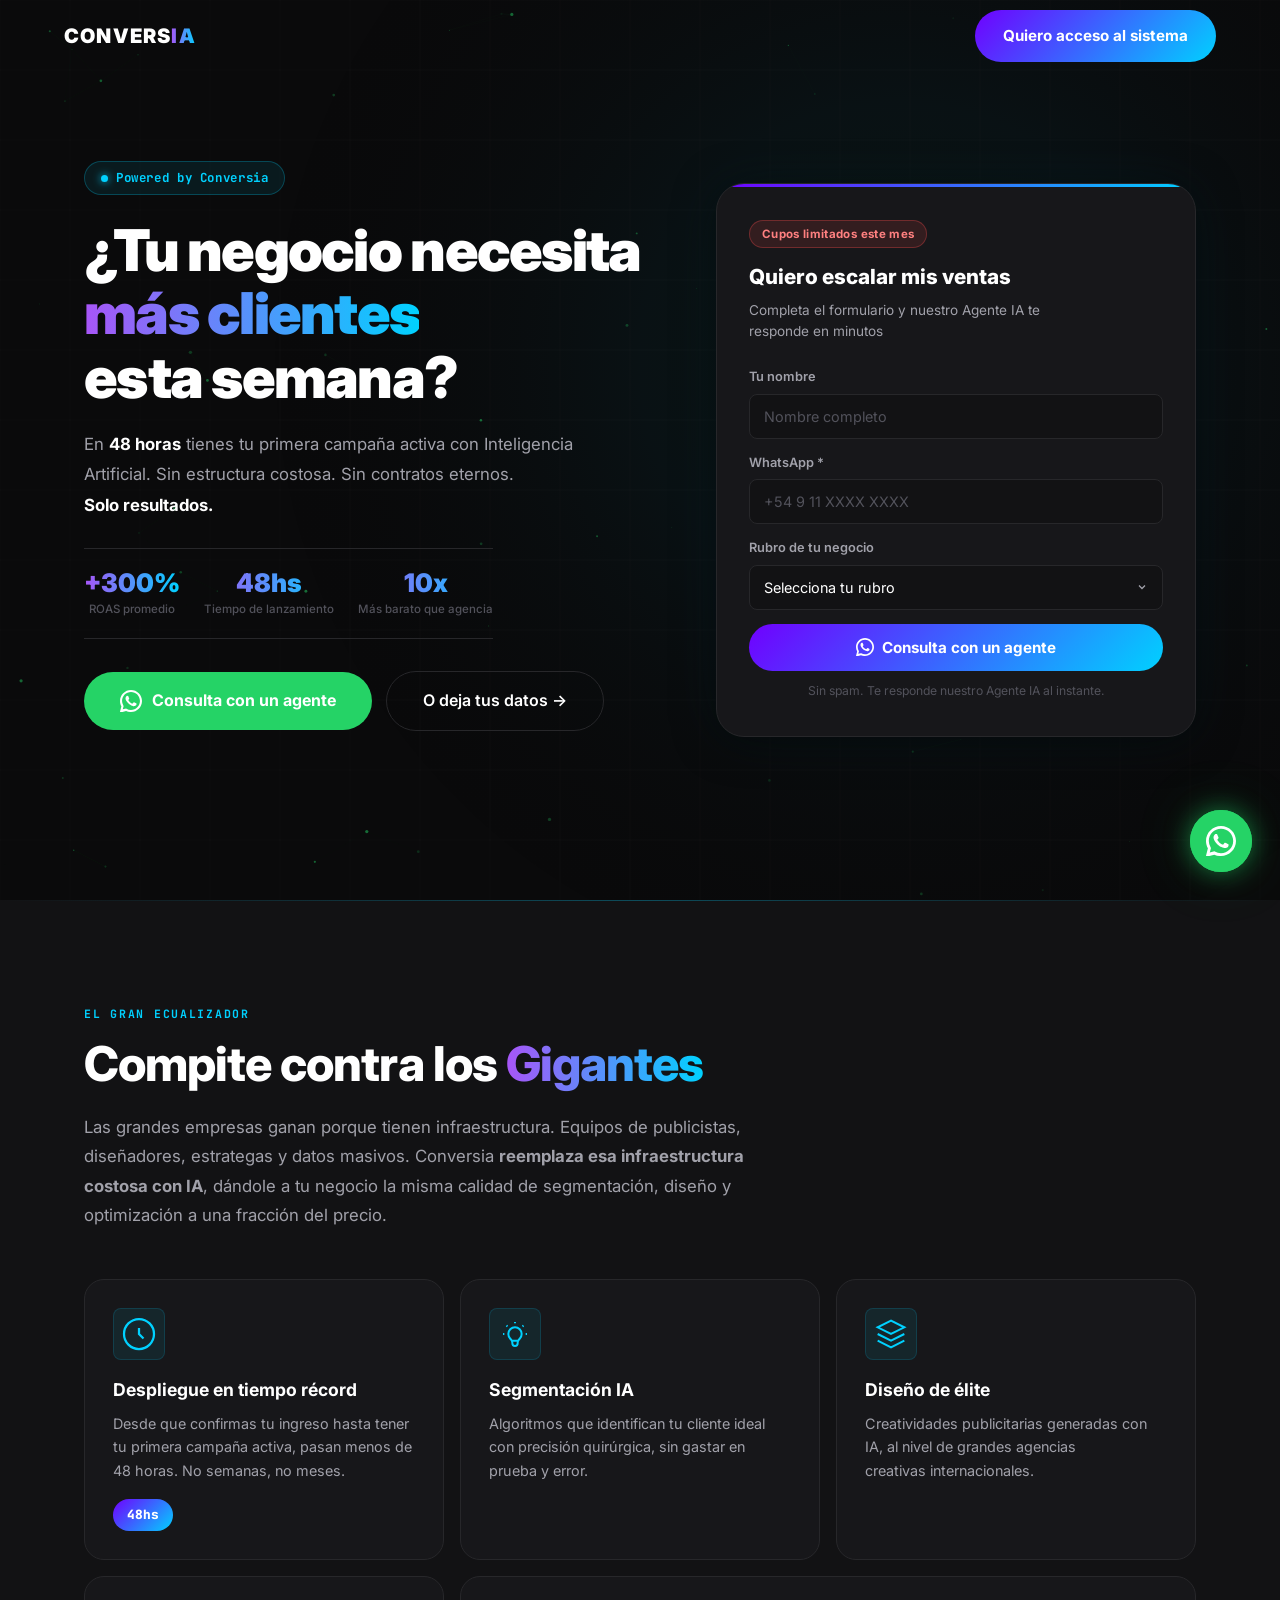
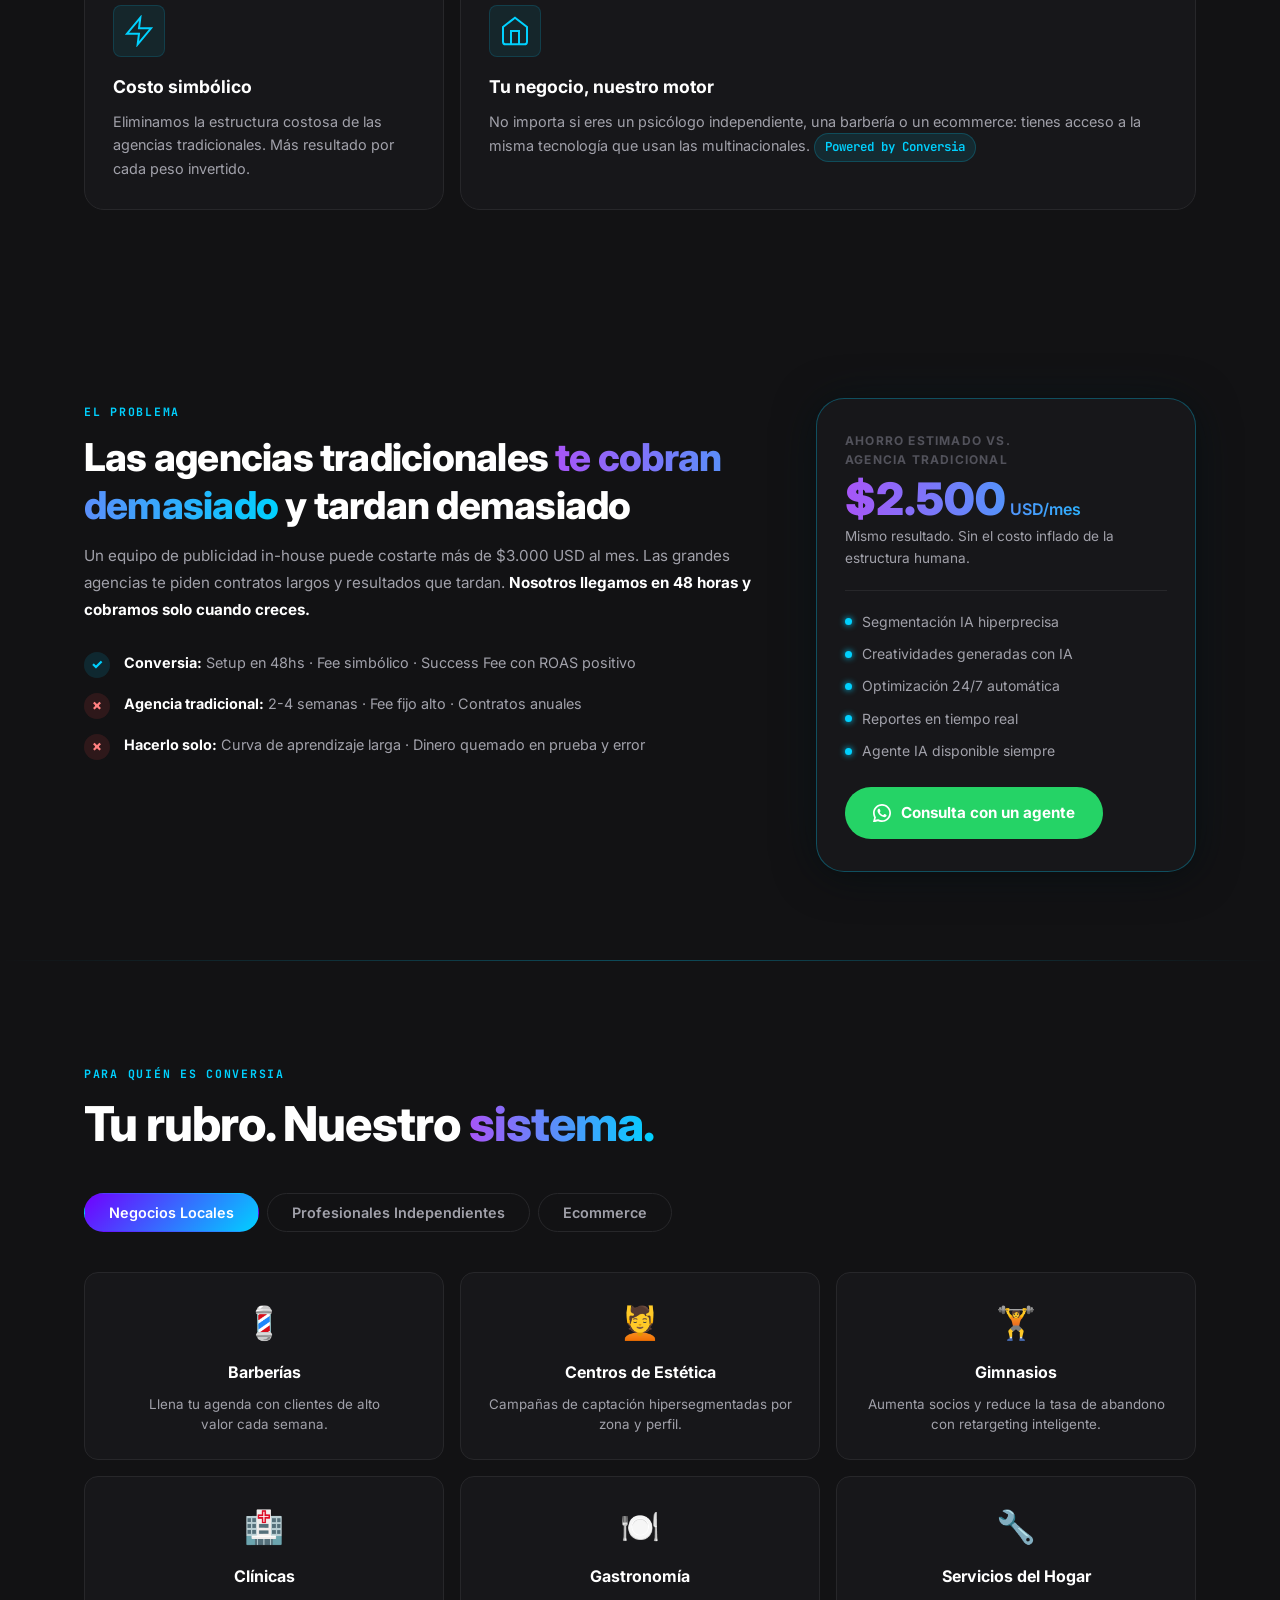
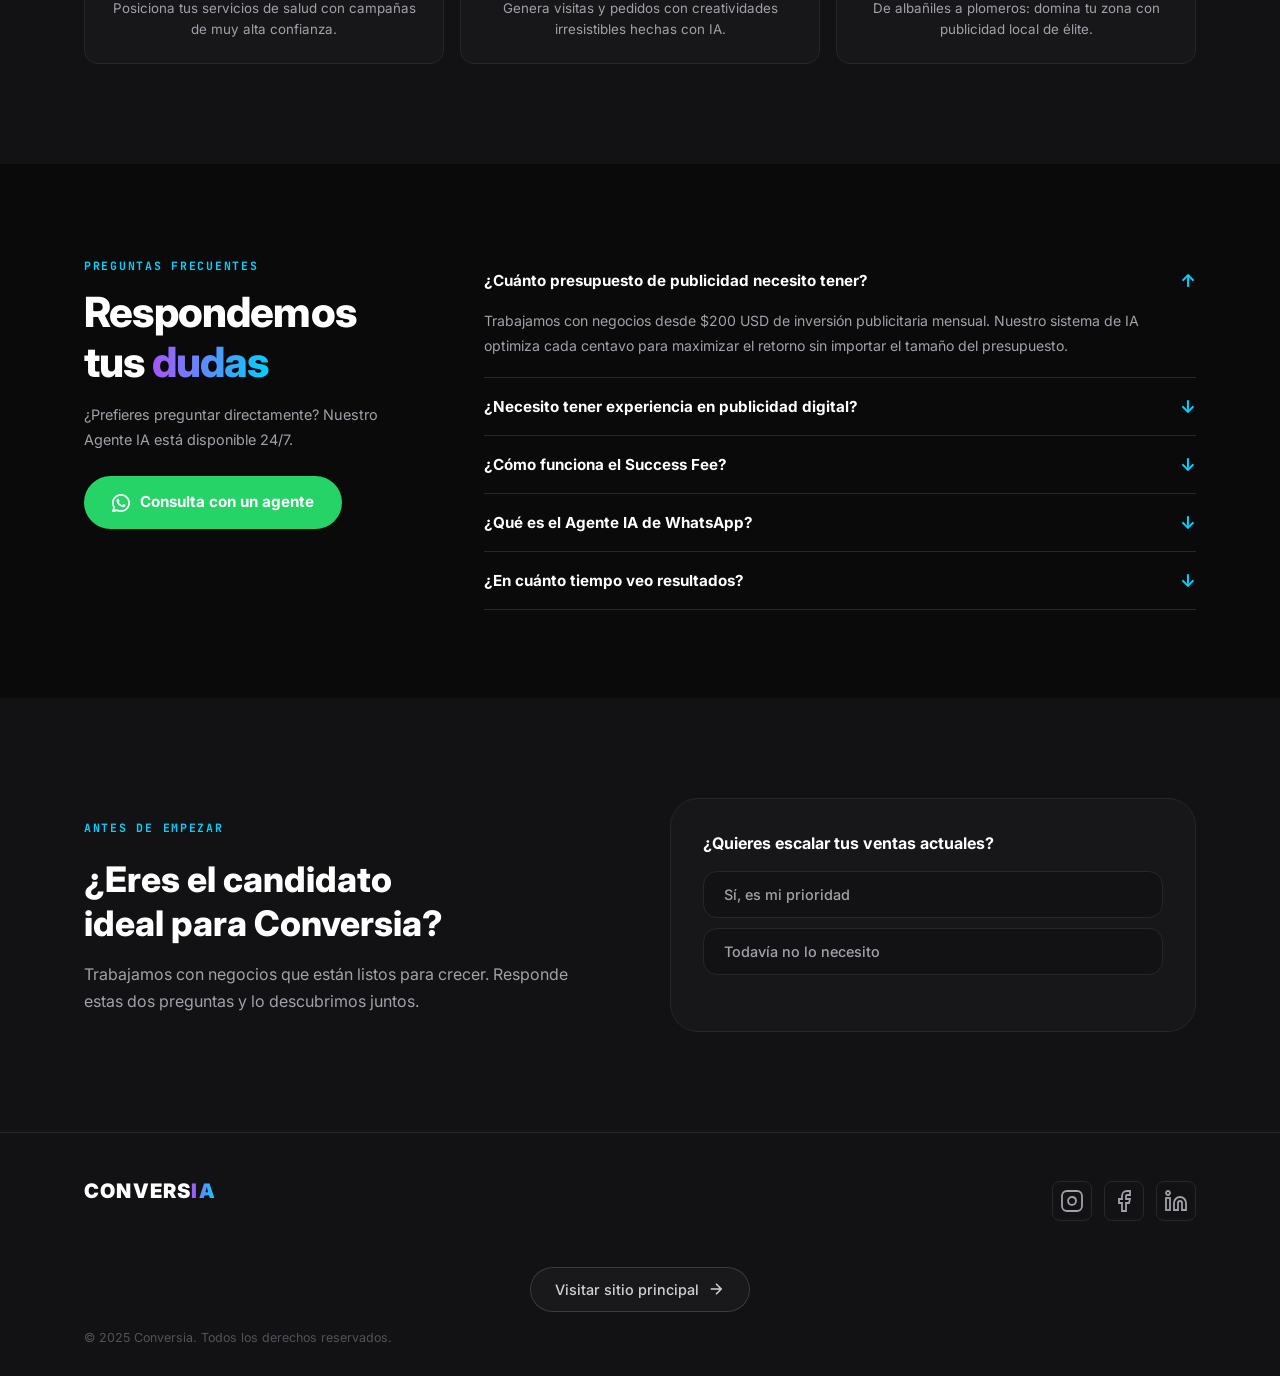
==== commit a5b6506b: "Add files via upload" ====
--- a/landing.html
+++ b/landing.html
@@ -19,6 +19,7 @@
   <link
     href="https://fonts.googleapis.com/css2?family=Inter:wght@400;500;600;700;800;900&family=JetBrains+Mono:wght@500&display=swap"
     rel="stylesheet" />
+  <link rel="stylesheet" href="styles.css" />
   <link rel="stylesheet" href="landing.css" />
 </head>
 
@@ -33,7 +34,7 @@
         <span class="logo-text">CONVERS<span class="logo-ia">IA</span></span>
       </a>
       <div class="nav-actions">
-        <a href="#contacto" class="btn-primary nav-cta" id="nav-cta-btn">Quiero acceso al sistema</a>
+        <a href="#lead-form" class="btn-primary nav-cta" id="nav-cta-btn">Quiero acceso al sistema</a>
       </div>
     </nav>
   </header>
@@ -80,20 +81,9 @@
               <path
                 d="M12 0C5.373 0 0 5.373 0 12c0 2.122.554 4.118 1.522 5.849L.057 23.522a.75.75 0 0 0 .921.921l5.673-1.465A11.944 11.944 0 0 0 12 24c6.627 0 12-5.373 12-12S18.627 0 12 0zm0 21.75a9.713 9.713 0 0 1-4.953-1.354l-.355-.212-3.669.947.963-3.583-.232-.371A9.713 9.713 0 0 1 2.25 12C2.25 6.615 6.615 2.25 12 2.25S21.75 6.615 21.75 12 17.385 21.75 12 21.75z" />
             </svg>
-            Hablar con el Agente IA ahora
+            Consulta con un agente
           </a>
           <a href="#lead-form" class="btn-ghost btn-large" id="hero-form-btn">O deja tus datos →</a>
-        </div>
-        <!-- Social proof avatars -->
-        <div class="social-proof fade-in">
-          <div class="avatars">
-            <div class="avatar" style="background:#7000FF">M</div>
-            <div class="avatar" style="background:#00a884">L</div>
-            <div class="avatar" style="background:#e11d48">A</div>
-            <div class="avatar" style="background:#f59e0b">R</div>
-            <div class="avatar" style="background:#0ea5e9">C</div>
-          </div>
-          <p><strong>+120 negocios</strong> ya escalan con Conversia este año</p>
         </div>
       </div>
 
@@ -133,7 +123,7 @@
                 <path
                   d="M12 0C5.373 0 0 5.373 0 12c0 2.122.554 4.118 1.522 5.849L.057 23.522a.75.75 0 0 0 .921.921l5.673-1.465A11.944 11.944 0 0 0 12 24c6.627 0 12-5.373 12-12S18.627 0 12 0zm0 21.75a9.713 9.713 0 0 1-4.953-1.354l-.355-.212-3.669.947.963-3.583-.232-.371A9.713 9.713 0 0 1 2.25 12C2.25 6.615 6.615 2.25 12 2.25S21.75 6.615 21.75 12 17.385 21.75 12 21.75z" />
               </svg>
-              <span>Quiero ser contactado por WhatsApp</span>
+              <span>Consulta con un agente</span>
             </button>
             <p class="lp-form-notice">Sin spam. Te responde nuestro Agente IA al instante.</p>
           </form>
@@ -275,7 +265,7 @@
                 <path
                   d="M12 0C5.373 0 0 5.373 0 12c0 2.122.554 4.118 1.522 5.849L.057 23.522a.75.75 0 0 0 .921.921l5.673-1.465A11.944 11.944 0 0 0 12 24c6.627 0 12-5.373 12-12S18.627 0 12 0zm0 21.75a9.713 9.713 0 0 1-4.953-1.354l-.355-.212-3.669.947.963-3.583-.232-.371A9.713 9.713 0 0 1 2.25 12C2.25 6.615 6.615 2.25 12 2.25S21.75 6.615 21.75 12 17.385 21.75 12 21.75z" />
               </svg>
-              Consultar ahora
+              Consulta con un agente
             </a>
           </div>
         </div>
@@ -424,7 +414,7 @@
             <path
               d="M12 0C5.373 0 0 5.373 0 12c0 2.122.554 4.118 1.522 5.849L.057 23.522a.75.75 0 0 0 .921.921l5.673-1.465A11.944 11.944 0 0 0 12 24c6.627 0 12-5.373 12-12S18.627 0 12 0zm0 21.75a9.713 9.713 0 0 1-4.953-1.354l-.355-.212-3.669.947.963-3.583-.232-.371A9.713 9.713 0 0 1 2.25 12C2.25 6.615 6.615 2.25 12 2.25S21.75 6.615 21.75 12 17.385 21.75 12 21.75z" />
           </svg>
-          Preguntar al Agente IA
+          Consulta con un agente
         </a>
       </div>
       <div class="faq-list">
@@ -508,14 +498,36 @@
   <footer class="lp-footer">
     <div class="container lp-footer-inner">
       <span class="logo-text">CONVERS<span class="logo-ia">IA</span></span>
-      <div class="lp-footer-links">
-        <a href="https://www.instagram.com/agencia.conversia/" target="_blank" rel="noopener"
-          id="footer-lp-ig">Instagram</a>
+      <div class="footer-socials" style="margin-top: 20px;">
+        <a href="https://www.instagram.com/agencia.conversia/" target="_blank" rel="noopener" aria-label="Instagram">
+          <svg width="24" height="24" viewBox="0 0 24 24" fill="none" stroke="currentColor" stroke-width="1.8">
+            <rect x="2" y="2" width="20" height="20" rx="5" ry="5"></rect>
+            <path d="M16 11.37A4 4 0 1 1 12.63 8 4 4 0 0 1 16 11.37z"></path>
+            <line x1="17.5" y1="6.5" x2="17.51" y2="6.5"></line>
+          </svg>
+        </a>
         <a href="https://www.facebook.com/profile.php?id=61558746508457" target="_blank" rel="noopener"
-          id="footer-lp-fb">Facebook</a>
+          aria-label="Facebook">
+          <svg width="24" height="24" viewBox="0 0 24 24" fill="none" stroke="currentColor" stroke-width="1.8">
+            <path d="M18 2h-3a5 5 0 0 0-5 5v3H7v4h3v8h4v-8h3l1-4h-4V7a1 1 0 0 1 1-1h3z"></path>
+          </svg>
+        </a>
         <a href="https://www.linkedin.com/company/agencia-conversia/" target="_blank" rel="noopener"
-          id="footer-lp-li">LinkedIn</a>
-        <a href="index.html" id="footer-main-site">Sitio principal</a>
+          aria-label="LinkedIn">
+          <svg width="24" height="24" viewBox="0 0 24 24" fill="none" stroke="currentColor" stroke-width="1.8">
+            <path d="M16 8a6 6 0 0 1 6 6v7h-4v-7a2 2 0 0 0-2-2 2 2 0 0 0-2 2v7h-4v-7a6 6 0 0 1 6-6z"></path>
+            <rect x="2" y="9" width="4" height="12"></rect>
+            <circle cx="4" cy="4" r="2"></circle>
+          </svg>
+        </a>
+      </div>
+      <div class="footer-bottom-actions" style="margin-top: 30px; display: flex; justify-content: center; width: 100%;">
+        <a href="index.html" class="btn-minimalist">
+          <span>Visitar sitio principal</span>
+          <svg width="18" height="18" viewBox="0 0 24 24" fill="none" stroke="currentColor" stroke-width="2">
+            <path d="M5 12h14M12 5l7 7-7 7" />
+          </svg>
+        </a>
       </div>
       <p class="lp-footer-copy">© 2025 Conversia. Todos los derechos reservados.</p>
     </div>
@@ -533,7 +545,6 @@
       <path
         d="M12 0C5.373 0 0 5.373 0 12c0 2.122.554 4.118 1.522 5.849L.057 23.522a.75.75 0 0 0 .921.921l5.673-1.465A11.944 11.944 0 0 0 12 24c6.627 0 12-5.373 12-12S18.627 0 12 0zm0 21.75a9.713 9.713 0 0 1-4.953-1.354l-.355-.212-3.669.947.963-3.583-.232-.371A9.713 9.713 0 0 1 2.25 12C2.25 6.615 6.615 2.25 12 2.25S21.75 6.615 21.75 12 17.385 21.75 12 21.75z" />
     </svg>
-    <span class="wa-float-label">Agente IA</span>
   </a>
 
   <!-- Toast notification -->
--- a/styles.css
+++ b/styles.css
@@ -0,0 +1,1577 @@
+/* ═══════════════════════════════════════════════
+   CONVERSIA — Dark Tech Design System
+   ═══════════════════════════════════════════════ */
+
+/* ── CSS Variables ─────────────────────────────── */
+:root {
+  --bg-primary: #0A0A0B;
+  --bg-secondary: #121214;
+  --bg-card: #17171A;
+  --bg-card-hover: #1E1E22;
+  --accent-cyan: #00D1FF;
+  --accent-purple: #7000FF;
+  --gradient-brand: linear-gradient(135deg, #7000FF, #00D1FF);
+  --gradient-brand-text: linear-gradient(90deg, #a855f7, #00D1FF);
+  --text-primary: #FFFFFF;
+  --text-secondary: #A1A1AA;
+  --text-muted: #52525B;
+  --border: #27272A;
+  --border-glow: rgba(0, 209, 255, 0.3);
+  --cyan-glow: 0 0 20px rgba(0, 209, 255, 0.4), 0 0 60px rgba(0, 209, 255, 0.15);
+  --card-shadow: 0 4px 32px rgba(0, 0, 0, 0.5);
+  --font-primary: 'Inter', -apple-system, BlinkMacSystemFont, sans-serif;
+  --font-mono: 'JetBrains Mono', 'Fira Code', monospace;
+  --radius-sm: 8px;
+  --radius-md: 14px;
+  --radius-lg: 20px;
+  --radius-xl: 28px;
+  --transition: 0.3s cubic-bezier(0.4, 0, 0.2, 1);
+  --wa-green: #25D366;
+  --wa-glow: 0 0 20px rgba(37, 211, 102, 0.4), 0 0 60px rgba(37, 211, 102, 0.15);
+}
+
+/* ── Reset & Base ───────────────────────────────── */
+*,
+*::before,
+*::after {
+  box-sizing: border-box;
+  margin: 0;
+  padding: 0;
+}
+
+html {
+  scroll-behavior: smooth;
+  font-size: 16px;
+  -webkit-font-smoothing: antialiased;
+  -moz-osx-font-smoothing: grayscale;
+}
+
+body {
+  background-color: var(--bg-primary);
+  color: var(--text-primary);
+  font-family: var(--font-primary);
+  line-height: 1.6;
+  overflow-x: hidden;
+  text-wrap: pretty;
+}
+
+h1,
+h2,
+h3,
+h4,
+h5,
+h6,
+.section-title,
+.hero-title,
+.filtro-text h2,
+.bento-card h3,
+.nicho-card h4,
+.modelo-card h3 {
+  text-wrap: balance;
+}
+
+p,
+li,
+blockquote,
+.section-sub,
+.hero-sub,
+.bento-card p,
+.nicho-card p,
+.modelo-card p {
+  text-wrap: pretty;
+}
+
+img {
+  max-width: 100%;
+  display: block;
+}
+
+a {
+  text-decoration: none;
+  color: inherit;
+}
+
+ul {
+  list-style: none;
+}
+
+button {
+  cursor: pointer;
+  border: none;
+  background: none;
+  font-family: inherit;
+}
+
+input,
+select,
+textarea {
+  font-family: inherit;
+}
+
+.container {
+  width: 100%;
+  max-width: 1200px;
+  margin: 0 auto;
+  padding: 0 24px;
+}
+
+.hide-mobile {
+  display: inline;
+}
+
+/* ── Utility ─────────────────────────────────────── */
+.gradient-text {
+  background: var(--gradient-brand-text);
+  -webkit-background-clip: text;
+  -webkit-text-fill-color: transparent;
+  background-clip: text;
+}
+
+.section-label {
+  display: inline-block;
+  font-size: 0.75rem;
+  font-weight: 600;
+  letter-spacing: 0.15em;
+  text-transform: uppercase;
+  color: var(--accent-cyan);
+  font-family: var(--font-mono);
+  margin-bottom: 16px;
+}
+
+.section-title {
+  font-size: clamp(2rem, 4vw, 3rem);
+  font-weight: 800;
+  line-height: 1.2;
+  letter-spacing: -0.02em;
+  margin-bottom: 20px;
+}
+
+.section-sub {
+  font-size: 1.05rem;
+  color: var(--text-secondary);
+  max-width: 680px;
+  line-height: 1.75;
+}
+
+/* ── Reveal Animations ─────────────────────────── */
+.reveal {
+  opacity: 0;
+  transform: translateY(30px);
+  transition: opacity 0.7s ease, transform 0.7s ease;
+}
+
+.reveal.visible {
+  opacity: 1;
+  transform: translateY(0);
+}
+
+/* ── Buttons ─────────────────────────────────────── */
+.btn-primary {
+  display: inline-flex;
+  align-items: center;
+  gap: 8px;
+  padding: 14px 28px;
+  background: linear-gradient(135deg, var(--accent-purple), var(--accent-cyan));
+  color: #fff;
+  font-weight: 700;
+  font-size: 0.95rem;
+  border-radius: 50px;
+  transition: var(--transition);
+  position: relative;
+  overflow: hidden;
+  white-space: nowrap;
+  z-index: 1;
+}
+
+.btn-primary::before {
+  content: '';
+  position: absolute;
+  inset: 0;
+  background: linear-gradient(135deg, var(--accent-cyan), var(--accent-purple));
+  opacity: 0;
+  transition: opacity 0.3s;
+  z-index: -1;
+}
+
+.btn-primary:hover::before {
+  opacity: 1;
+}
+
+.btn-primary:hover {
+  transform: translateY(-2px);
+  box-shadow: var(--cyan-glow);
+}
+
+.btn-primary span,
+.btn-primary svg {
+  position: relative;
+  z-index: 1;
+}
+
+.btn-ghost {
+  display: inline-flex;
+  align-items: center;
+  gap: 8px;
+  padding: 14px 28px;
+  background: transparent;
+  color: var(--text-primary);
+  font-weight: 600;
+  font-size: 0.95rem;
+  border: 1px solid var(--border);
+  border-radius: 50px;
+  transition: var(--transition);
+}
+
+.btn-ghost:hover {
+  border-color: var(--accent-cyan);
+  color: var(--accent-cyan);
+  transform: translateY(-2px);
+}
+
+.btn-large {
+  padding: 16px 36px;
+  font-size: 1rem;
+}
+
+.btn-full {
+  width: 100%;
+  justify-content: center;
+}
+
+/* ══════════════════════════════════════════════════
+   NAVIGATION
+══════════════════════════════════════════════════ */
+.nav-wrapper {
+  position: fixed;
+  top: 0;
+  left: 0;
+  right: 0;
+  z-index: 1000;
+  transition: background 0.4s, border-color 0.4s, backdrop-filter 0.4s;
+  border-bottom: 1px solid transparent;
+}
+
+.nav-wrapper.scrolled {
+  background: rgba(10, 10, 11, 0.85);
+  backdrop-filter: blur(16px);
+  -webkit-backdrop-filter: blur(16px);
+  border-color: var(--border);
+}
+
+.nav-inner {
+  max-width: 1200px;
+  margin: 0 auto;
+  padding: 0 24px;
+  height: 72px;
+  display: flex;
+  align-items: center;
+  justify-content: space-between;
+  gap: 24px;
+}
+
+.nav-logo {
+  flex-shrink: 0;
+}
+
+.logo-text {
+  font-size: 1.3rem;
+  font-weight: 900;
+  letter-spacing: 0.06em;
+  color: var(--text-primary);
+}
+
+.logo-ia {
+  background: var(--gradient-brand-text);
+  -webkit-background-clip: text;
+  -webkit-text-fill-color: transparent;
+  background-clip: text;
+}
+
+.nav-links {
+  display: flex;
+  align-items: center;
+  gap: 36px;
+}
+
+.nav-links a {
+  font-size: 0.9rem;
+  font-weight: 500;
+  color: var(--text-secondary);
+  transition: color 0.2s;
+  position: relative;
+}
+
+.nav-links a::after {
+  content: '';
+  position: absolute;
+  bottom: -4px;
+  left: 0;
+  width: 0;
+  height: 2px;
+  background: var(--accent-cyan);
+  transition: width 0.2s;
+}
+
+.nav-links a:hover {
+  color: var(--text-primary);
+}
+
+.nav-links a:hover::after {
+  width: 100%;
+}
+
+.nav-actions {
+  display: flex;
+  align-items: center;
+  gap: 12px;
+}
+
+.nav-cta {
+  padding: 10px 22px;
+  font-size: 0.875rem;
+}
+
+.burger {
+  display: none;
+  flex-direction: column;
+  gap: 5px;
+  padding: 8px;
+}
+
+.burger span {
+  display: block;
+  width: 22px;
+  height: 2px;
+  background: var(--text-primary);
+  border-radius: 2px;
+  transition: var(--transition);
+}
+
+.burger.open span:nth-child(1) {
+  transform: translateY(7px) rotate(45deg);
+}
+
+.burger.open span:nth-child(2) {
+  opacity: 0;
+}
+
+.burger.open span:nth-child(3) {
+  transform: translateY(-7px) rotate(-45deg);
+}
+
+/* Mobile menu */
+.mobile-menu {
+  display: none;
+  flex-direction: column;
+  gap: 8px;
+  padding: 20px 24px 28px;
+  background: rgba(18, 18, 20, 0.98);
+  border-top: 1px solid var(--border);
+  backdrop-filter: blur(20px);
+}
+
+.mobile-menu.open {
+  display: flex;
+}
+
+.mobile-menu ul {
+  display: flex;
+  flex-direction: column;
+  gap: 4px;
+}
+
+.mobile-link {
+  display: block;
+  padding: 12px 0;
+  font-size: 1rem;
+  font-weight: 500;
+  color: var(--text-secondary);
+  border-bottom: 1px solid var(--border);
+  transition: color 0.2s;
+}
+
+.mobile-link:hover {
+  color: var(--accent-cyan);
+}
+
+.mobile-cta {
+  margin-top: 16px;
+  text-align: center;
+  justify-content: center;
+}
+
+/* ══════════════════════════════════════════════════
+   HERO
+══════════════════════════════════════════════════ */
+.hero {
+  position: relative;
+  min-height: 100vh;
+  display: flex;
+  flex-direction: column;
+  justify-content: center;
+  padding: 120px 0 80px;
+  overflow: hidden;
+}
+
+.hero-bg-canvas {
+  position: absolute;
+  inset: 0;
+  z-index: 0;
+}
+
+#pulse-canvas {
+  width: 100%;
+  height: 100%;
+}
+
+.hero-content {
+  position: relative;
+  z-index: 1;
+}
+
+.hero-badge {
+  display: inline-flex;
+  align-items: center;
+  gap: 8px;
+  padding: 6px 16px;
+  background: rgba(0, 209, 255, 0.08);
+  border: 1px solid rgba(0, 209, 255, 0.25);
+  border-radius: 50px;
+  font-size: 0.8rem;
+  font-weight: 600;
+  color: var(--accent-cyan);
+  font-family: var(--font-mono);
+  margin-bottom: 28px;
+}
+
+.badge-dot {
+  width: 7px;
+  height: 7px;
+  border-radius: 50%;
+  background: var(--accent-cyan);
+  box-shadow: 0 0 8px var(--accent-cyan);
+  animation: pulse-dot 2s infinite;
+}
+
+@keyframes pulse-dot {
+
+  0%,
+  100% {
+    opacity: 1;
+    transform: scale(1);
+  }
+
+  50% {
+    opacity: 0.5;
+    transform: scale(0.8);
+  }
+}
+
+.hero-title {
+  font-size: clamp(2.5rem, 5.5vw, 4.5rem);
+  font-weight: 900;
+  line-height: 1.08;
+  letter-spacing: -0.03em;
+  margin-bottom: 28px;
+  max-width: 820px;
+}
+
+.hero-sub {
+  font-size: clamp(1rem, 1.5vw, 1.2rem);
+  color: var(--text-secondary);
+  line-height: 1.8;
+  margin-bottom: 40px;
+  max-width: 680px;
+}
+
+.hero-sub strong {
+  color: var(--text-primary);
+  font-weight: 600;
+}
+
+.hero-ctas {
+  display: flex;
+  align-items: center;
+  gap: 16px;
+  flex-wrap: wrap;
+  margin-bottom: 64px;
+}
+
+.hero-stats {
+  display: flex;
+  align-items: center;
+  gap: 0;
+  padding: 24px 32px;
+  background: rgba(255, 255, 255, 0.03);
+  border: 1px solid var(--border);
+  border-radius: var(--radius-lg);
+  backdrop-filter: blur(12px);
+  max-width: fit-content;
+  gap: 32px;
+}
+
+.stat {
+  text-align: center;
+}
+
+.stat-num {
+  font-size: 2.2rem;
+  font-weight: 900;
+  background: var(--gradient-brand-text);
+  -webkit-background-clip: text;
+  -webkit-text-fill-color: transparent;
+  background-clip: text;
+  font-variant-numeric: tabular-nums;
+}
+
+.stat-unit {
+  font-size: 1.2rem;
+  font-weight: 700;
+  background: var(--gradient-brand-text);
+  -webkit-background-clip: text;
+  -webkit-text-fill-color: transparent;
+  background-clip: text;
+}
+
+.stat-label {
+  display: block;
+  font-size: 0.75rem;
+  color: var(--text-muted);
+  margin-top: 4px;
+  font-weight: 500;
+}
+
+.stat-divider {
+  width: 1px;
+  height: 48px;
+  background: var(--border);
+  flex-shrink: 0;
+}
+
+.hero-scroll-hint {
+  position: absolute;
+  bottom: 32px;
+  left: 50%;
+  transform: translateX(-50%);
+  display: flex;
+  flex-direction: column;
+  align-items: center;
+  gap: 8px;
+  color: var(--text-muted);
+  font-size: 0.75rem;
+  letter-spacing: 0.1em;
+  text-transform: uppercase;
+  animation: bounce 2s infinite;
+  z-index: 1;
+}
+
+.scroll-arrow {
+  width: 20px;
+  height: 20px;
+  border-right: 2px solid var(--text-muted);
+  border-bottom: 2px solid var(--text-muted);
+  transform: rotate(45deg);
+}
+
+@keyframes bounce {
+
+  0%,
+  100% {
+    transform: translateX(-50%) translateY(0);
+  }
+
+  50% {
+    transform: translateX(-50%) translateY(6px);
+  }
+}
+
+/* ══════════════════════════════════════════════════
+   SECTION: Giants / Bento Grid
+══════════════════════════════════════════════════ */
+.section-giants {
+  padding: 100px 0;
+  background: var(--bg-secondary);
+  position: relative;
+}
+
+.section-giants::before {
+  content: '';
+  position: absolute;
+  top: 0;
+  left: 0;
+  right: 0;
+  height: 1px;
+  background: linear-gradient(90deg, transparent, var(--border-glow), transparent);
+}
+
+.bento-grid {
+  display: grid;
+  grid-template-columns: repeat(3, 1fr);
+  grid-template-rows: auto auto;
+  gap: 16px;
+  margin-top: 48px;
+}
+
+.bento-card {
+  background: var(--bg-card);
+  border: 1px solid var(--border);
+  border-radius: var(--radius-lg);
+  padding: 28px;
+  transition: var(--transition);
+  position: relative;
+  overflow: hidden;
+}
+
+.bento-card::before {
+  content: '';
+  position: absolute;
+  top: 0;
+  left: 0;
+  right: 0;
+  height: 2px;
+  background: var(--gradient-brand);
+  opacity: 0;
+  transition: opacity 0.3s;
+}
+
+.bento-card:hover {
+  background: var(--bg-card-hover);
+  border-color: var(--border-glow);
+  transform: translateY(-4px);
+  box-shadow: var(--card-shadow), 0 0 40px rgba(0, 209, 255, 0.06);
+}
+
+.bento-card:hover::before {
+  opacity: 1;
+}
+
+.bento-large {
+  grid-column: span 1;
+}
+
+.bento-wide {
+  grid-column: span 2;
+}
+
+.bento-icon {
+  width: 52px;
+  height: 52px;
+  display: flex;
+  align-items: center;
+  justify-content: center;
+  background: rgba(0, 209, 255, 0.08);
+  border: 1px solid rgba(0, 209, 255, 0.15);
+  border-radius: var(--radius-sm);
+  color: var(--accent-cyan);
+  margin-bottom: 16px;
+}
+
+.bento-card h3 {
+  font-size: 1.1rem;
+  font-weight: 700;
+  margin-bottom: 8px;
+}
+
+.bento-card p {
+  font-size: 0.9rem;
+  color: var(--text-secondary);
+  line-height: 1.65;
+}
+
+.bento-badge {
+  display: inline-block;
+  margin-top: 16px;
+  padding: 6px 14px;
+  background: var(--gradient-brand);
+  border-radius: 50px;
+  font-size: 0.8rem;
+  font-weight: 800;
+  font-family: var(--font-mono);
+}
+
+.inline-badge {
+  display: inline-block;
+  padding: 3px 10px;
+  background: rgba(0, 209, 255, 0.1);
+  border: 1px solid rgba(0, 209, 255, 0.2);
+  border-radius: 50px;
+  font-size: 0.78rem;
+  color: var(--accent-cyan);
+  font-family: var(--font-mono);
+  font-weight: 600;
+}
+
+/* ══════════════════════════════════════════════════
+   SECTION: Pulso
+══════════════════════════════════════════════════ */
+.section-pulso {
+  padding: 100px 0;
+  text-align: center;
+}
+
+.section-pulso .section-sub {
+  margin: 0 auto 48px;
+}
+
+.pulse-visual {
+  position: relative;
+  max-width: 900px;
+  margin: 0 auto;
+}
+
+#pulse-line-canvas {
+  max-width: 100%;
+  height: auto;
+  display: block;
+}
+
+.pulse-icons {
+  display: flex;
+  justify-content: space-around;
+  margin-top: 24px;
+}
+
+.pulse-icon-item {
+  display: flex;
+  flex-direction: column;
+  align-items: center;
+  gap: 8px;
+  color: var(--text-secondary);
+  font-size: 0.85rem;
+  font-weight: 500;
+  transition: color 0.3s;
+}
+
+.pulse-icon-item svg {
+  color: var(--accent-cyan);
+}
+
+.pulse-icon-item:hover {
+  color: var(--text-primary);
+}
+
+/* ══════════════════════════════════════════════════
+   SECTION: Nichos
+══════════════════════════════════════════════════ */
+.section-nichos {
+  padding: 100px 0;
+  background: var(--bg-secondary);
+  position: relative;
+}
+
+.section-nichos::before {
+  content: '';
+  position: absolute;
+  top: 0;
+  left: 0;
+  right: 0;
+  height: 1px;
+  background: linear-gradient(90deg, transparent, var(--border-glow), transparent);
+}
+
+.nichos-tabs {
+  display: flex;
+  gap: 8px;
+  margin-top: 40px;
+  margin-bottom: 40px;
+  flex-wrap: wrap;
+}
+
+.nicho-tab {
+  padding: 10px 24px;
+  border-radius: 50px;
+  border: 1px solid var(--border);
+  font-size: 0.9rem;
+  font-weight: 600;
+  color: var(--text-secondary);
+  transition: var(--transition);
+  background: transparent;
+}
+
+.nicho-tab:hover,
+.nicho-tab.active {
+  background: linear-gradient(135deg, rgba(112, 0, 255, 0.15), rgba(0, 209, 255, 0.15));
+  border-color: var(--border-glow);
+  color: var(--text-primary);
+}
+
+.nicho-tab.active {
+  background: var(--gradient-brand);
+  border-color: transparent;
+  color: #fff;
+}
+
+.nicho-panel {
+  display: none;
+}
+
+.nicho-panel.active {
+  display: block;
+}
+
+.nicho-grid {
+  display: grid;
+  grid-template-columns: repeat(3, 1fr);
+  gap: 16px;
+}
+
+.nicho-card {
+  background: var(--bg-card);
+  border: 1px solid var(--border);
+  border-radius: var(--radius-md);
+  padding: 24px 20px;
+  transition: var(--transition);
+  text-align: center;
+}
+
+.nicho-card:hover {
+  border-color: var(--border-glow);
+  background: var(--bg-card-hover);
+  transform: translateY(-4px);
+  box-shadow: var(--card-shadow);
+}
+
+.nicho-emoji {
+  font-size: 2rem;
+  margin-bottom: 12px;
+  display: block;
+}
+
+.nicho-card h4 {
+  font-size: 1rem;
+  font-weight: 700;
+  margin-bottom: 8px;
+}
+
+.nicho-card p {
+  font-size: 0.835rem;
+  color: var(--text-secondary);
+  line-height: 1.55;
+}
+
+/* ══════════════════════════════════════════════════
+   SECTION: Modelo Comercial
+══════════════════════════════════════════════════ */
+.section-modelo {
+  padding: 100px 0;
+}
+
+.modelo-cards {
+  display: grid;
+  grid-template-columns: repeat(3, 1fr);
+  gap: 20px;
+  margin-top: 48px;
+}
+
+.modelo-card {
+  background: var(--bg-card);
+  border: 1px solid var(--border);
+  border-radius: var(--radius-xl);
+  padding: 36px 28px;
+  position: relative;
+  transition: var(--transition);
+  overflow: hidden;
+}
+
+.modelo-card::after {
+  content: '';
+  position: absolute;
+  bottom: 0;
+  left: 0;
+  right: 0;
+  height: 3px;
+  background: var(--gradient-brand);
+  opacity: 0;
+  transition: opacity 0.3s;
+}
+
+.modelo-card:hover {
+  border-color: var(--border-glow);
+  transform: translateY(-6px);
+  box-shadow: var(--card-shadow), 0 0 50px rgba(0, 209, 255, 0.08);
+}
+
+.modelo-card:hover::after {
+  opacity: 1;
+}
+
+.modelo-star {
+  border-color: rgba(0, 209, 255, 0.25);
+  background: linear-gradient(135deg, rgba(112, 0, 255, 0.05), rgba(0, 209, 255, 0.05));
+}
+
+.modelo-star::before {
+  content: '★ Destacado';
+  position: absolute;
+  top: 16px;
+  right: 16px;
+  padding: 4px 10px;
+  background: var(--gradient-brand);
+  border-radius: 50px;
+  font-size: 0.7rem;
+  font-weight: 700;
+}
+
+.modelo-step {
+  font-family: var(--font-mono);
+  font-size: 2.5rem;
+  font-weight: 900;
+  color: var(--border);
+  line-height: 1;
+  margin-bottom: 20px;
+}
+
+.modelo-icon {
+  width: 52px;
+  height: 52px;
+  display: flex;
+  align-items: center;
+  justify-content: center;
+  background: rgba(0, 209, 255, 0.08);
+  border: 1px solid rgba(0, 209, 255, 0.15);
+  border-radius: var(--radius-sm);
+  color: var(--accent-cyan);
+  margin-bottom: 20px;
+}
+
+.modelo-card h3 {
+  font-size: 1.25rem;
+  font-weight: 800;
+  margin-bottom: 12px;
+}
+
+.modelo-card p {
+  font-size: 0.9rem;
+  color: var(--text-secondary);
+  line-height: 1.7;
+  margin-bottom: 20px;
+}
+
+.modelo-card p strong {
+  color: var(--text-primary);
+  font-weight: 600;
+}
+
+.modelo-tag {
+  display: inline-block;
+  padding: 6px 14px;
+  background: rgba(255, 255, 255, 0.05);
+  border: 1px solid var(--border);
+  border-radius: 50px;
+  font-size: 0.78rem;
+  font-weight: 600;
+  color: var(--text-secondary);
+  font-family: var(--font-mono);
+}
+
+.success-tag {
+  background: rgba(0, 209, 255, 0.1);
+  border-color: rgba(0, 209, 255, 0.3);
+  color: var(--accent-cyan);
+}
+
+/* ══════════════════════════════════════════════════
+   SECTION: Filtro / Quiz
+══════════════════════════════════════════════════ */
+.section-filtro {
+  padding: 100px 0;
+  background: var(--bg-secondary);
+}
+
+.filtro-wrapper {
+  display: grid;
+  grid-template-columns: 1fr 1fr;
+  gap: 60px;
+  align-items: center;
+}
+
+.filtro-text h2 {
+  font-size: clamp(1.6rem, 3vw, 2.2rem);
+  font-weight: 800;
+  line-height: 1.25;
+  margin-bottom: 16px;
+  margin-top: 8px;
+}
+
+.filtro-text p {
+  color: var(--text-secondary);
+  line-height: 1.7;
+}
+
+.filtro-form {
+  background: var(--bg-card);
+  border: 1px solid var(--border);
+  border-radius: var(--radius-xl);
+  padding: 32px;
+}
+
+.filtro-question {
+  margin-bottom: 24px;
+}
+
+.q-label {
+  font-size: 1rem;
+  font-weight: 700;
+  margin-bottom: 16px;
+  line-height: 1.5;
+}
+
+.q-options {
+  display: flex;
+  flex-direction: column;
+  gap: 10px;
+}
+
+.q-btn {
+  padding: 14px 20px;
+  border: 1px solid var(--border);
+  border-radius: var(--radius-md);
+  text-align: left;
+  font-size: 0.9rem;
+  font-weight: 500;
+  color: var(--text-secondary);
+  background: var(--bg-secondary);
+  transition: var(--transition);
+}
+
+.q-btn:hover {
+  border-color: var(--accent-cyan);
+  color: var(--text-primary);
+  background: rgba(0, 209, 255, 0.05);
+}
+
+.q-btn.selected {
+  border-color: var(--accent-cyan);
+  color: var(--accent-cyan);
+  background: rgba(0, 209, 255, 0.08);
+}
+
+.filtro-result {
+  padding: 20px;
+  border-radius: var(--radius-md);
+  font-weight: 600;
+  font-size: 0.95rem;
+  line-height: 1.6;
+  text-align: center;
+}
+
+.filtro-result.positive {
+  background: rgba(0, 209, 255, 0.08);
+  border: 1px solid rgba(0, 209, 255, 0.25);
+  color: var(--accent-cyan);
+}
+
+.filtro-result.negative {
+  background: rgba(255, 78, 78, 0.08);
+  border: 1px solid rgba(255, 78, 78, 0.2);
+  color: #FF8080;
+}
+
+/* ══════════════════════════════════════════════════
+   SECTION: Contacto
+══════════════════════════════════════════════════ */
+.section-contacto {
+  padding: 100px 0;
+  text-align: center;
+}
+
+.section-contacto .section-sub {
+  margin: 0 auto 48px;
+}
+
+.contact-wrapper {
+  display: grid;
+  grid-template-columns: 1.4fr 1fr;
+  gap: 48px;
+  text-align: left;
+}
+
+.contact-form {
+  background: var(--bg-card);
+  border: 1px solid var(--border);
+  border-radius: var(--radius-xl);
+  padding: 40px;
+}
+
+.form-row {
+  display: grid;
+  grid-template-columns: 1fr 1fr;
+  gap: 16px;
+}
+
+.form-group {
+  display: flex;
+  flex-direction: column;
+  gap: 8px;
+  margin-bottom: 16px;
+}
+
+.form-group label {
+  font-size: 0.85rem;
+  font-weight: 600;
+  color: var(--text-secondary);
+}
+
+.form-group input,
+.form-group select,
+.form-group textarea {
+  padding: 13px 16px;
+  background: var(--bg-secondary);
+  border: 1px solid var(--border);
+  border-radius: var(--radius-sm);
+  color: var(--text-primary);
+  font-size: 0.9rem;
+  outline: none;
+  transition: border-color 0.2s;
+  -webkit-appearance: none;
+  appearance: none;
+}
+
+.form-group select {
+  background-image: url("data:image/svg+xml,%3Csvg xmlns='http://www.w3.org/2000/svg' width='12' height='12' viewBox='0 0 24 24' fill='none' stroke='%23A1A1AA' stroke-width='2.5'%3E%3Cpath d='M6 9l6 6 6-6'/%3E%3C/svg%3E");
+  background-repeat: no-repeat;
+  background-position: right 14px center;
+  cursor: pointer;
+}
+
+.form-group option {
+  background: var(--bg-secondary);
+  color: var(--text-primary);
+}
+
+.form-group input::placeholder,
+.form-group textarea::placeholder {
+  color: var(--text-muted);
+}
+
+.form-group input:focus,
+.form-group select:focus,
+.form-group textarea:focus {
+  border-color: var(--accent-cyan);
+  box-shadow: 0 0 0 3px rgba(0, 209, 255, 0.1);
+}
+
+.form-group textarea {
+  resize: vertical;
+  min-height: 100px;
+}
+
+.form-notice {
+  margin-top: 14px;
+  text-align: center;
+  font-size: 0.78rem;
+  color: var(--text-muted);
+}
+
+/* Contact info sidebar */
+.contact-info h3 {
+  font-size: 1.15rem;
+  font-weight: 700;
+  margin-bottom: 24px;
+}
+
+.contact-channels {
+  display: flex;
+  flex-direction: column;
+  gap: 12px;
+  margin-bottom: 36px;
+}
+
+.channel-link {
+  display: flex;
+  align-items: center;
+  gap: 16px;
+  padding: 16px 18px;
+  background: var(--bg-card);
+  border: 1px solid var(--border);
+  border-radius: var(--radius-md);
+  transition: var(--transition);
+}
+
+.channel-link:hover {
+  border-color: var(--border-glow);
+  background: var(--bg-card-hover);
+  transform: translateX(4px);
+}
+
+.channel-icon {
+  width: 40px;
+  height: 40px;
+  display: flex;
+  align-items: center;
+  justify-content: center;
+  background: rgba(0, 209, 255, 0.08);
+  border-radius: var(--radius-sm);
+  color: var(--accent-cyan);
+  flex-shrink: 0;
+}
+
+.channel-name {
+  display: block;
+  font-weight: 700;
+  font-size: 0.9rem;
+}
+
+.channel-handle {
+  display: block;
+  font-size: 0.8rem;
+  color: var(--text-secondary);
+  margin-top: 2px;
+}
+
+.contact-quote {
+  padding-top: 24px;
+  border-top: 1px solid var(--border);
+}
+
+.contact-quote blockquote {
+  font-size: 1rem;
+  font-style: italic;
+  color: var(--text-secondary);
+  line-height: 1.7;
+  margin-bottom: 8px;
+}
+
+.contact-quote cite {
+  font-size: 0.8rem;
+  color: var(--accent-cyan);
+  font-style: normal;
+  font-weight: 600;
+  font-family: var(--font-mono);
+}
+
+/* ══════════════════════════════════════════════════
+   FOOTER
+══════════════════════════════════════════════════ */
+.footer {
+  background: var(--bg-secondary);
+  border-top: 1px solid var(--border);
+  padding: 60px 0 0;
+}
+
+.footer-inner {
+  display: grid;
+  grid-template-columns: 1.5fr 1fr;
+  gap: 60px;
+  padding-bottom: 40px;
+}
+
+.footer-brand .logo-text {
+  display: block;
+  font-size: 1.4rem;
+  font-weight: 900;
+  letter-spacing: 0.06em;
+  margin-bottom: 16px;
+}
+
+.footer-brand p {
+  font-size: 0.875rem;
+  color: var(--text-secondary);
+  line-height: 1.7;
+  max-width: 340px;
+  margin-bottom: 24px;
+}
+
+.footer-socials {
+  display: flex;
+  gap: 12px;
+}
+
+.footer-socials a {
+  width: 40px;
+  height: 40px;
+  display: flex;
+  align-items: center;
+  justify-content: center;
+  border: 1px solid var(--border);
+  border-radius: var(--radius-sm);
+  color: var(--text-secondary);
+  transition: var(--transition);
+}
+
+.footer-socials a:hover {
+  border-color: var(--accent-cyan);
+  color: var(--accent-cyan);
+  background: rgba(0, 209, 255, 0.08);
+}
+
+.footer-links {
+  display: grid;
+  grid-template-columns: 1fr 1fr;
+  gap: 32px;
+}
+
+.footer-col h4 {
+  font-size: 0.85rem;
+  font-weight: 700;
+  text-transform: uppercase;
+  letter-spacing: 0.1em;
+  color: var(--text-muted);
+  margin-bottom: 16px;
+}
+
+.footer-col ul {
+  display: flex;
+  flex-direction: column;
+  gap: 10px;
+}
+
+.footer-col a {
+  font-size: 0.875rem;
+  color: var(--text-secondary);
+  transition: color 0.2s;
+}
+
+.footer-col a:hover {
+  color: var(--accent-cyan);
+}
+
+.footer-bottom {
+  border-top: 1px solid var(--border);
+  padding: 20px 0;
+  display: flex;
+  justify-content: space-between;
+  align-items: center;
+  font-size: 0.8rem;
+  color: var(--text-muted);
+}
+
+/* ══════════════════════════════════════════════════
+   TOAST
+══════════════════════════════════════════════════ */
+.toast {
+  position: fixed;
+  bottom: 32px;
+  left: 50%;
+  transform: translateX(-50%) translateY(20px);
+  background: var(--bg-card);
+  border: 1px solid var(--border-glow);
+  border-radius: var(--radius-md);
+  padding: 14px 24px;
+  font-size: 0.9rem;
+  font-weight: 600;
+  color: var(--accent-cyan);
+  box-shadow: var(--cyan-glow);
+  opacity: 0;
+  transition: all 0.35s ease;
+  z-index: 9999;
+  white-space: nowrap;
+  pointer-events: none;
+}
+
+.toast.show {
+  opacity: 1;
+  transform: translateX(-50%) translateY(0);
+}
+
+/* ══════════════════════════════════════════════════
+   RESPONSIVE
+══════════════════════════════════════════════════ */
+@media (max-width: 1024px) {
+  .bento-grid {
+    grid-template-columns: repeat(2, 1fr);
+  }
+
+  .bento-large {
+    grid-column: span 1;
+  }
+
+  .bento-wide {
+    grid-column: span 2;
+  }
+
+  .modelo-cards {
+    grid-template-columns: 1fr;
+    max-width: 520px;
+    margin-left: auto;
+    margin-right: auto;
+  }
+
+  .contact-wrapper {
+    grid-template-columns: 1fr;
+  }
+
+  .contact-info {
+    order: -1;
+  }
+
+  .contact-channels {
+    flex-direction: row;
+    flex-wrap: wrap;
+  }
+
+  .channel-link {
+    flex: 1;
+    min-width: 200px;
+  }
+}
+
+@media (max-width: 768px) {
+  .nav-links {
+    display: none;
+  }
+
+  .nav-cta {
+    display: none;
+  }
+
+  .burger {
+    display: flex;
+  }
+
+  .hide-mobile {
+    display: none;
+  }
+
+  .hero-title {
+    font-size: clamp(2rem, 8vw, 3rem);
+  }
+
+  .hero-ctas {
+    flex-direction: column;
+    align-items: flex-start;
+  }
+
+  .hero-stats {
+    flex-direction: column;
+    gap: 20px;
+    max-width: 100%;
+    padding: 20px;
+  }
+
+  .stat-divider {
+    width: 80px;
+    height: 1px;
+  }
+
+  .bento-grid {
+    grid-template-columns: 1fr;
+  }
+
+  .bento-wide {
+    grid-column: span 1;
+  }
+
+  .nicho-grid {
+    grid-template-columns: repeat(2, 1fr);
+  }
+
+  .filtro-wrapper {
+    grid-template-columns: 1fr;
+    gap: 32px;
+  }
+
+  .form-row {
+    grid-template-columns: 1fr;
+  }
+
+  .footer-inner {
+    grid-template-columns: 1fr;
+    gap: 40px;
+  }
+
+  .footer-bottom {
+    flex-direction: column;
+    gap: 8px;
+    text-align: center;
+  }
+
+  .section-giants,
+  .section-nichos,
+  .section-modelo,
+  .section-pulso,
+  .section-filtro,
+  .section-contacto {
+    padding: 70px 0;
+  }
+
+  .contact-channels {
+    flex-direction: column;
+  }
+
+  .channel-link {
+    flex: none;
+  }
+}
+
+@media (max-width: 480px) {
+  .nicho-grid {
+    grid-template-columns: 1fr;
+  }
+
+  .hero-stats {
+    width: 100%;
+  }
+
+  .contact-form {
+    padding: 24px 20px;
+  }
+
+  .modelo-cards {
+    max-width: 100%;
+  }
+}
+
+/* ══════════════════════════════════════════════════
+   WHATSAPP FLOAT BUTTON
+══════════════════════════════════════════════════ */
+.wa-float {
+  position: fixed;
+  bottom: 28px;
+  right: 28px;
+  z-index: 9000;
+  width: 62px;
+  height: 62px;
+  background: var(--wa-green);
+  border-radius: 50%;
+  display: flex;
+  align-items: center;
+  justify-content: center;
+  box-shadow: var(--wa-glow);
+  transition: var(--transition);
+  cursor: pointer;
+  overflow: visible;
+}
+
+.wa-float:hover {
+  transform: scale(1.1);
+  box-shadow: 0 0 32px rgba(37, 211, 102, 0.7), 0 0 80px rgba(37, 211, 102, 0.25);
+}
+
+.wa-float-pulse {
+  position: absolute;
+  width: 100%;
+  height: 100%;
+  border-radius: 50%;
+  background: var(--wa-green);
+  animation: wa-pulse 2.2s infinite;
+  z-index: -1;
+}
+
+@keyframes wa-pulse {
+  0% {
+    transform: scale(1);
+    opacity: 0.7;
+  }
+
+  60% {
+    transform: scale(1.45);
+    opacity: 0;
+  }
+
+  100% {
+    transform: scale(1.45);
+    opacity: 0;
+  }
+}
+
+
+
+@media (max-width: 768px) {
+  .wa-float {
+    bottom: 20px;
+    right: 20px;
+    width: 54px;
+    height: 54px;
+  }
+}
--- a/landing.css
+++ b/landing.css
@@ -418,6 +418,18 @@
     align-items: center;
 }
 
+/* Hero left / right columns */
+.lp-hero-left {
+    display: flex;
+    flex-direction: column;
+    align-items: flex-start;
+}
+
+.lp-hero-right {
+    position: relative;
+    z-index: 2;
+}
+
 /* Hero left */
 .hero-badge {
     display: inline-flex;
@@ -1343,4 +1355,29 @@
 .logo-chip {
     font-size: 0.75rem;
     padding: 7px 14px;
+}
+
+/* Minimalist Button for Footer */
+.btn-minimalist {
+    display: inline-flex;
+    align-items: center;
+    gap: 8px;
+    padding: 10px 24px;
+    border-radius: 50px;
+    border: 1px solid rgba(255, 255, 255, 0.15);
+    background: rgba(255, 255, 255, 0.03);
+    color: rgba(255, 255, 255, 0.8);
+    font-size: 0.9rem;
+    font-weight: 500;
+    transition: all 0.3s ease;
+    text-decoration: none;
+    backdrop-filter: blur(10px);
+}
+
+.btn-minimalist:hover {
+    background: rgba(255, 255, 255, 0.08);
+    border-color: rgba(0, 209, 255, 0.4);
+    color: #fff;
+    transform: translateY(-2px);
+    box-shadow: 0 4px 12px rgba(0, 0, 0, 0.1);
 }
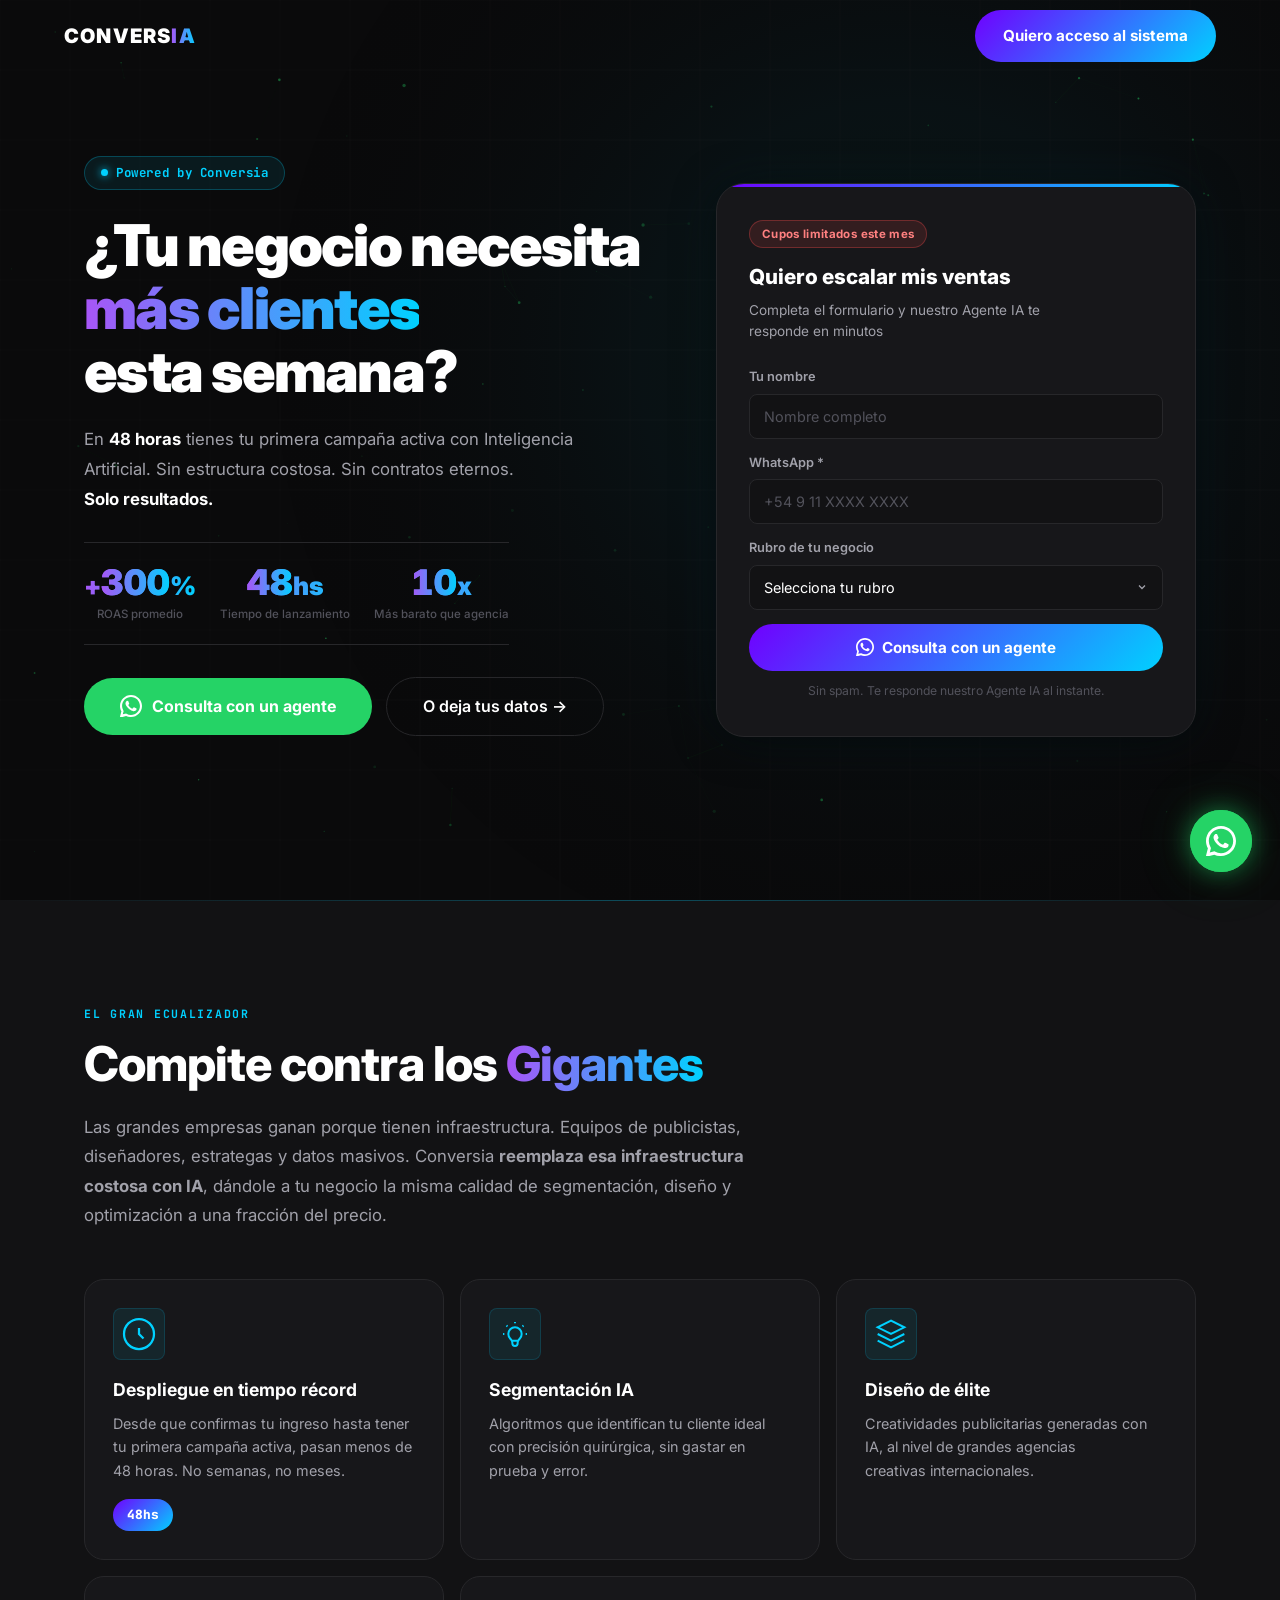
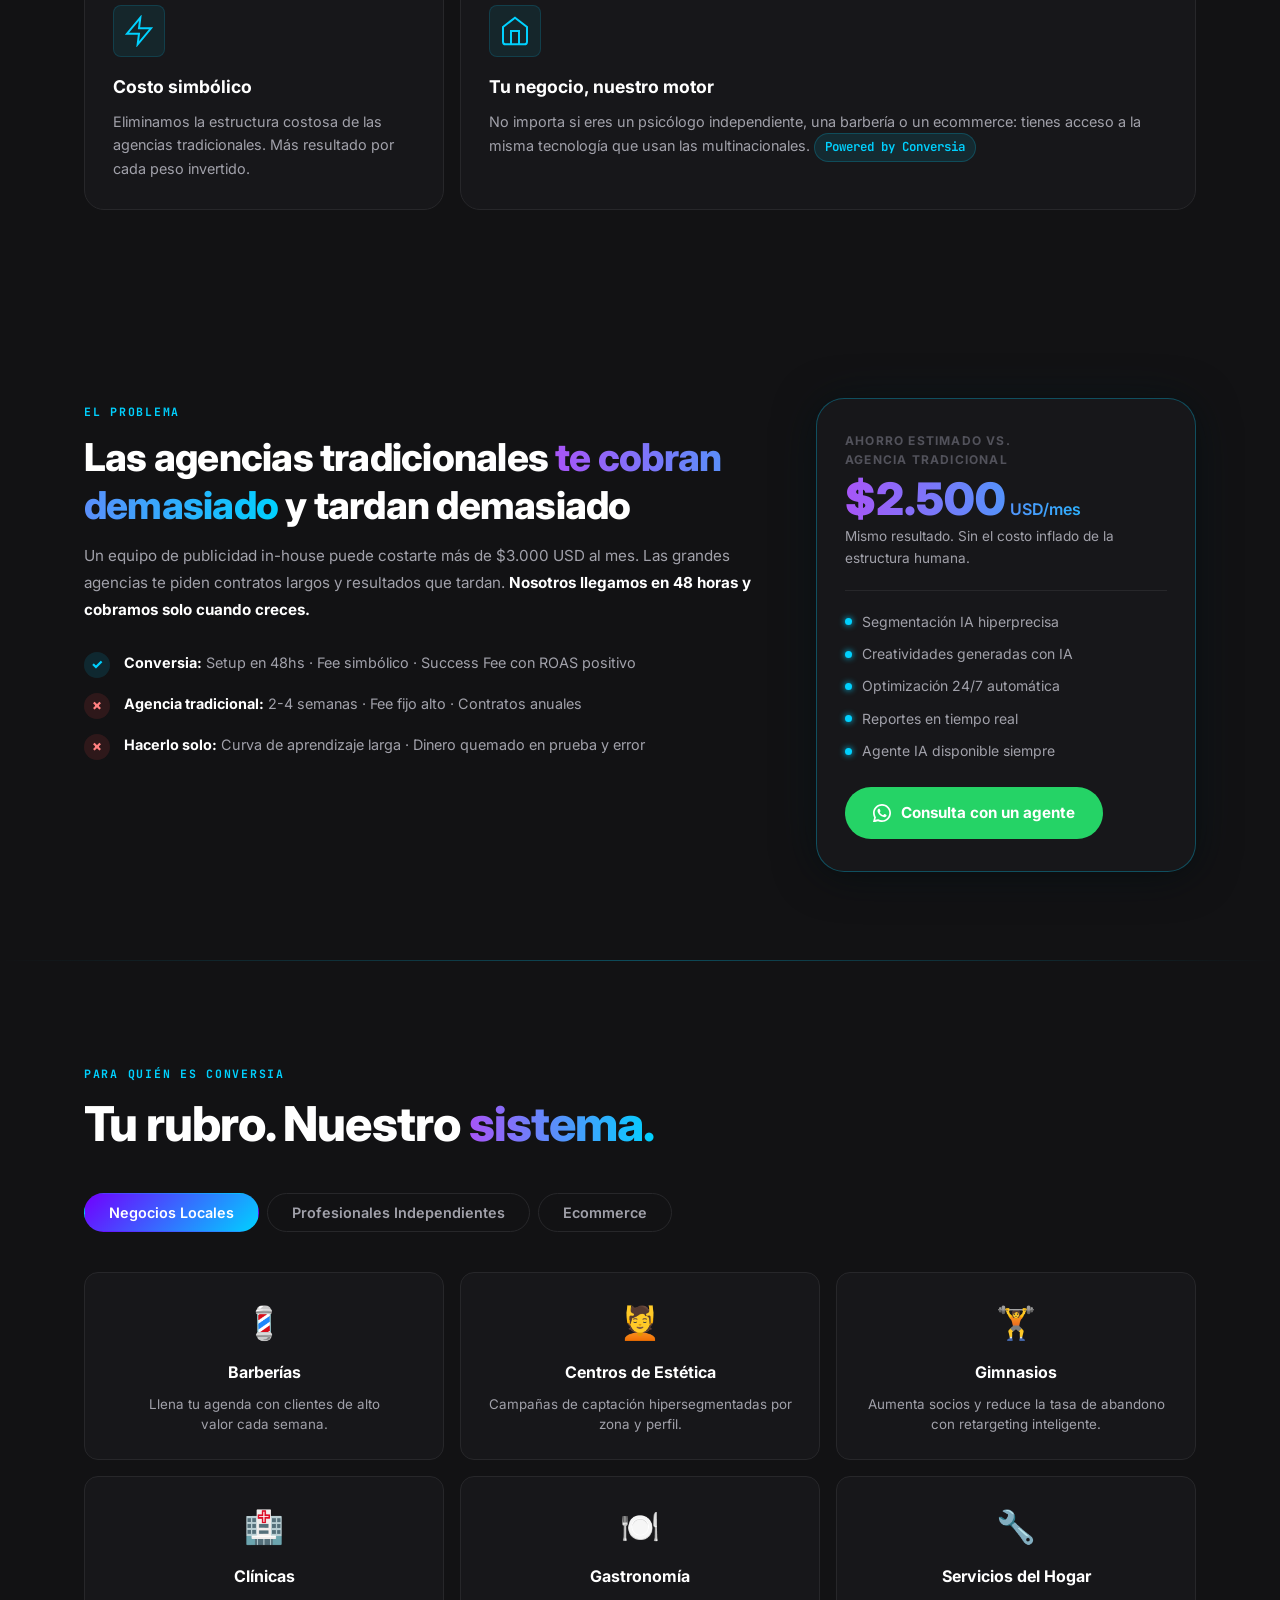
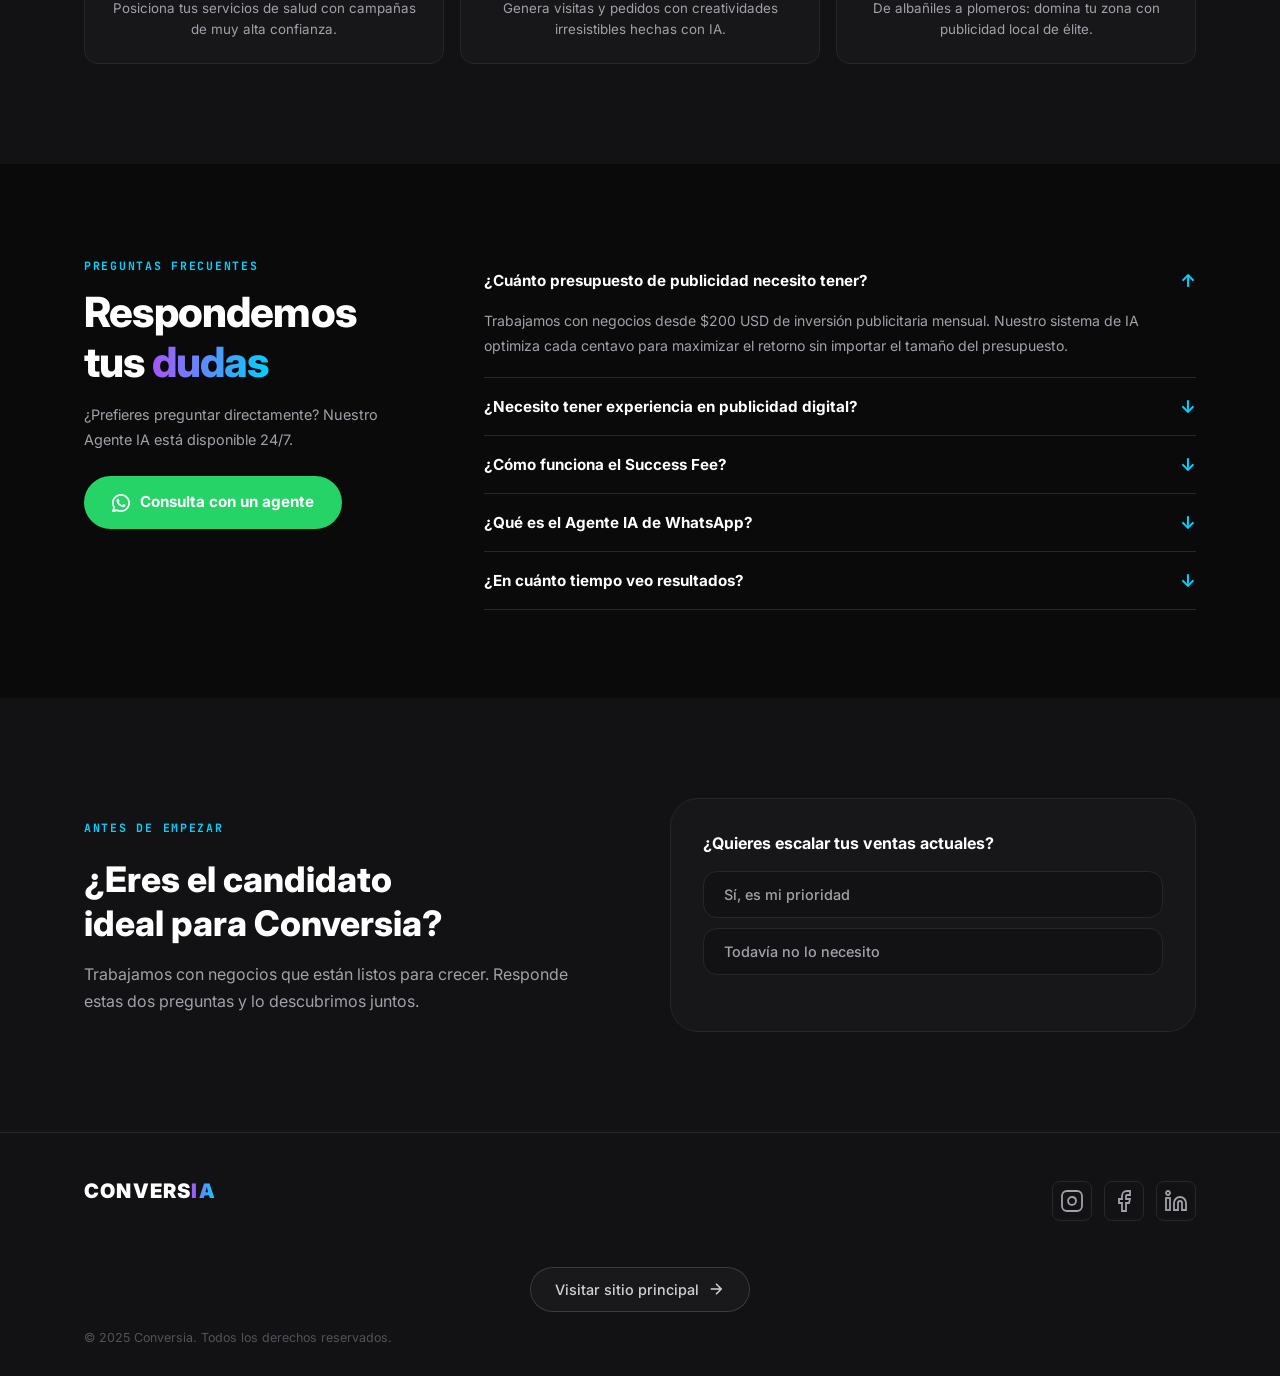
==== commit 13650dc4: "Add files via upload" ====
--- a/landing.html
+++ b/landing.html
@@ -58,17 +58,17 @@
           En <strong>48 horas</strong> tienes tu primera campaña activa con Inteligencia Artificial. Sin
           estructura costosa. Sin contratos eternos. <strong>Solo resultados.</strong>
         </p>
-        <div class="lp-proof fade-in">
+        <div class="lp-proof fade-in" id="lp-stats">
           <div class="proof-item">
-            <span class="proof-num">+300%</span>
+            <span class="proof-num">+<span class="stat-num" data-target="300">0</span>%</span>
             <span class="proof-label">ROAS promedio</span>
           </div>
           <div class="proof-item">
-            <span class="proof-num">48hs</span>
+            <span class="proof-num"><span class="stat-num" data-target="48">0</span>hs</span>
             <span class="proof-label">Tiempo de lanzamiento</span>
           </div>
           <div class="proof-item">
-            <span class="proof-num">10x</span>
+            <span class="proof-num"><span class="stat-num" data-target="10">0</span>x</span>
             <span class="proof-label">Más barato que agencia</span>
           </div>
         </div>
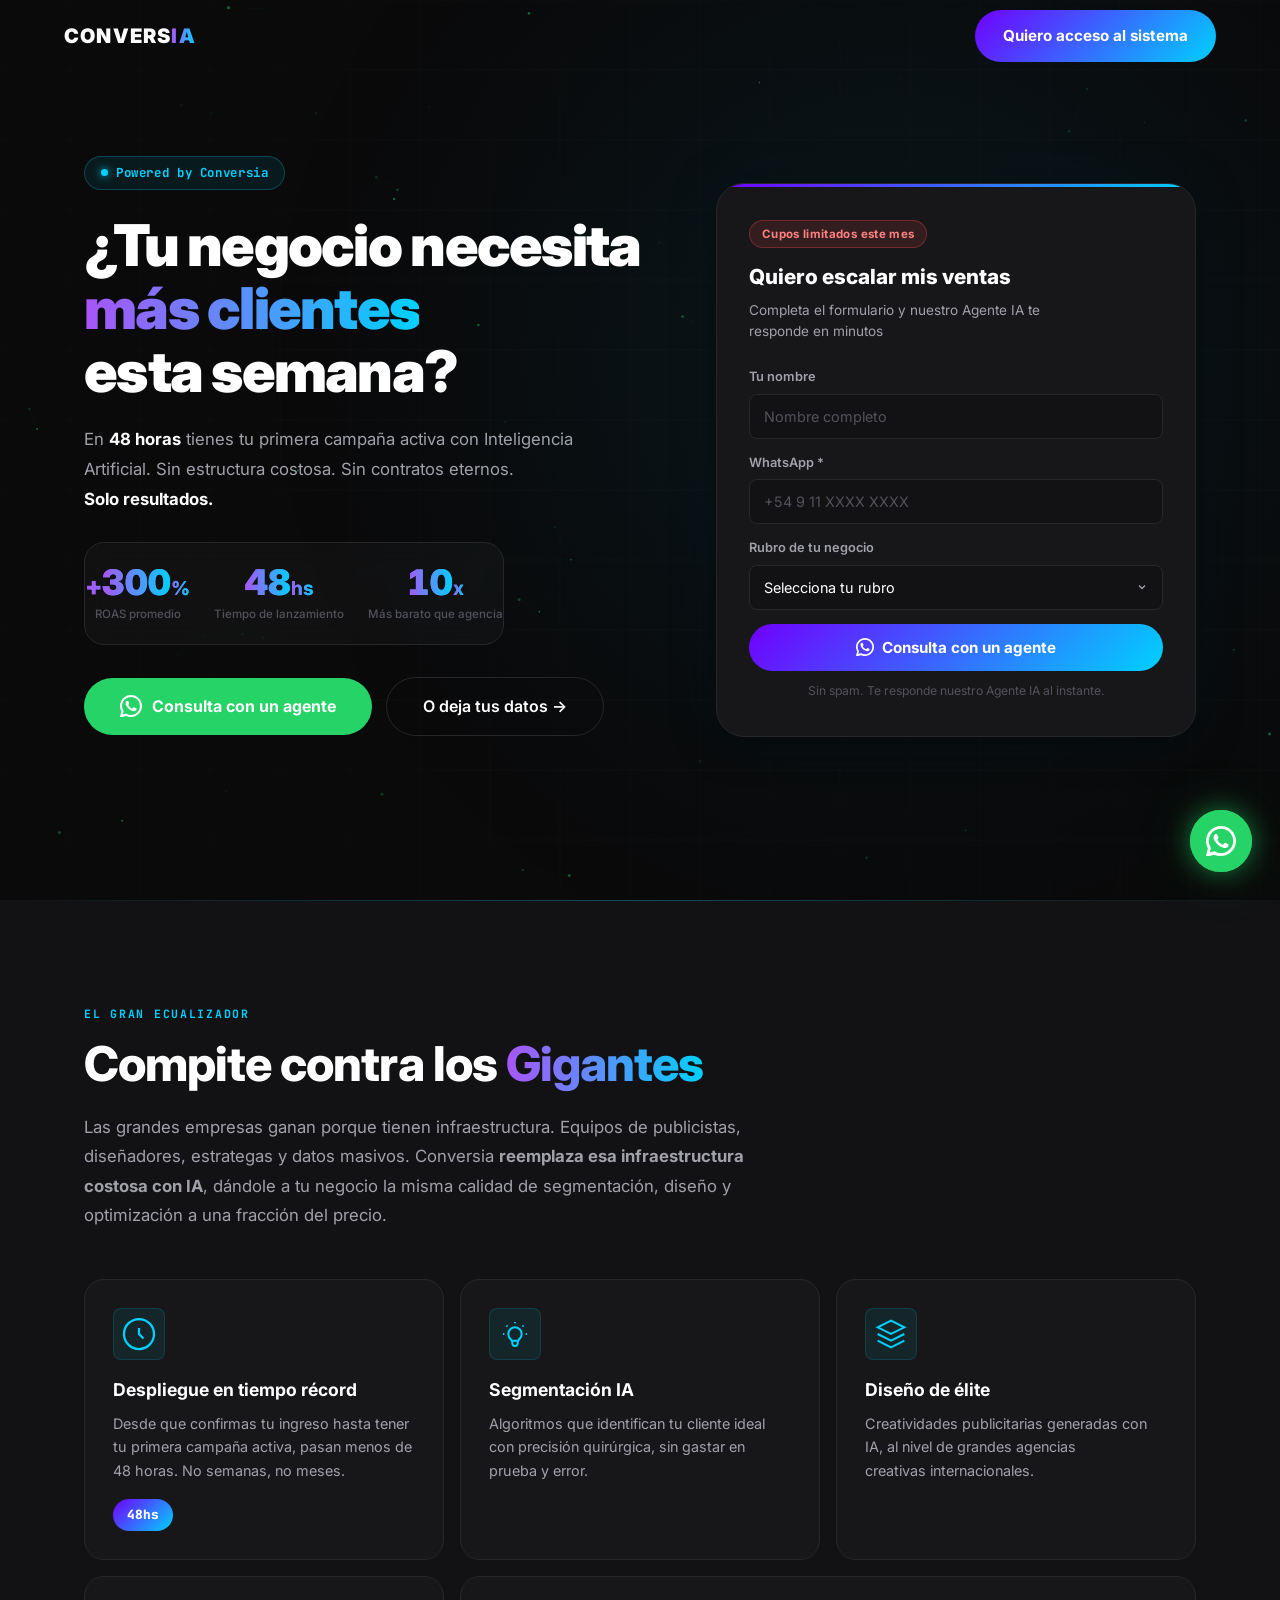
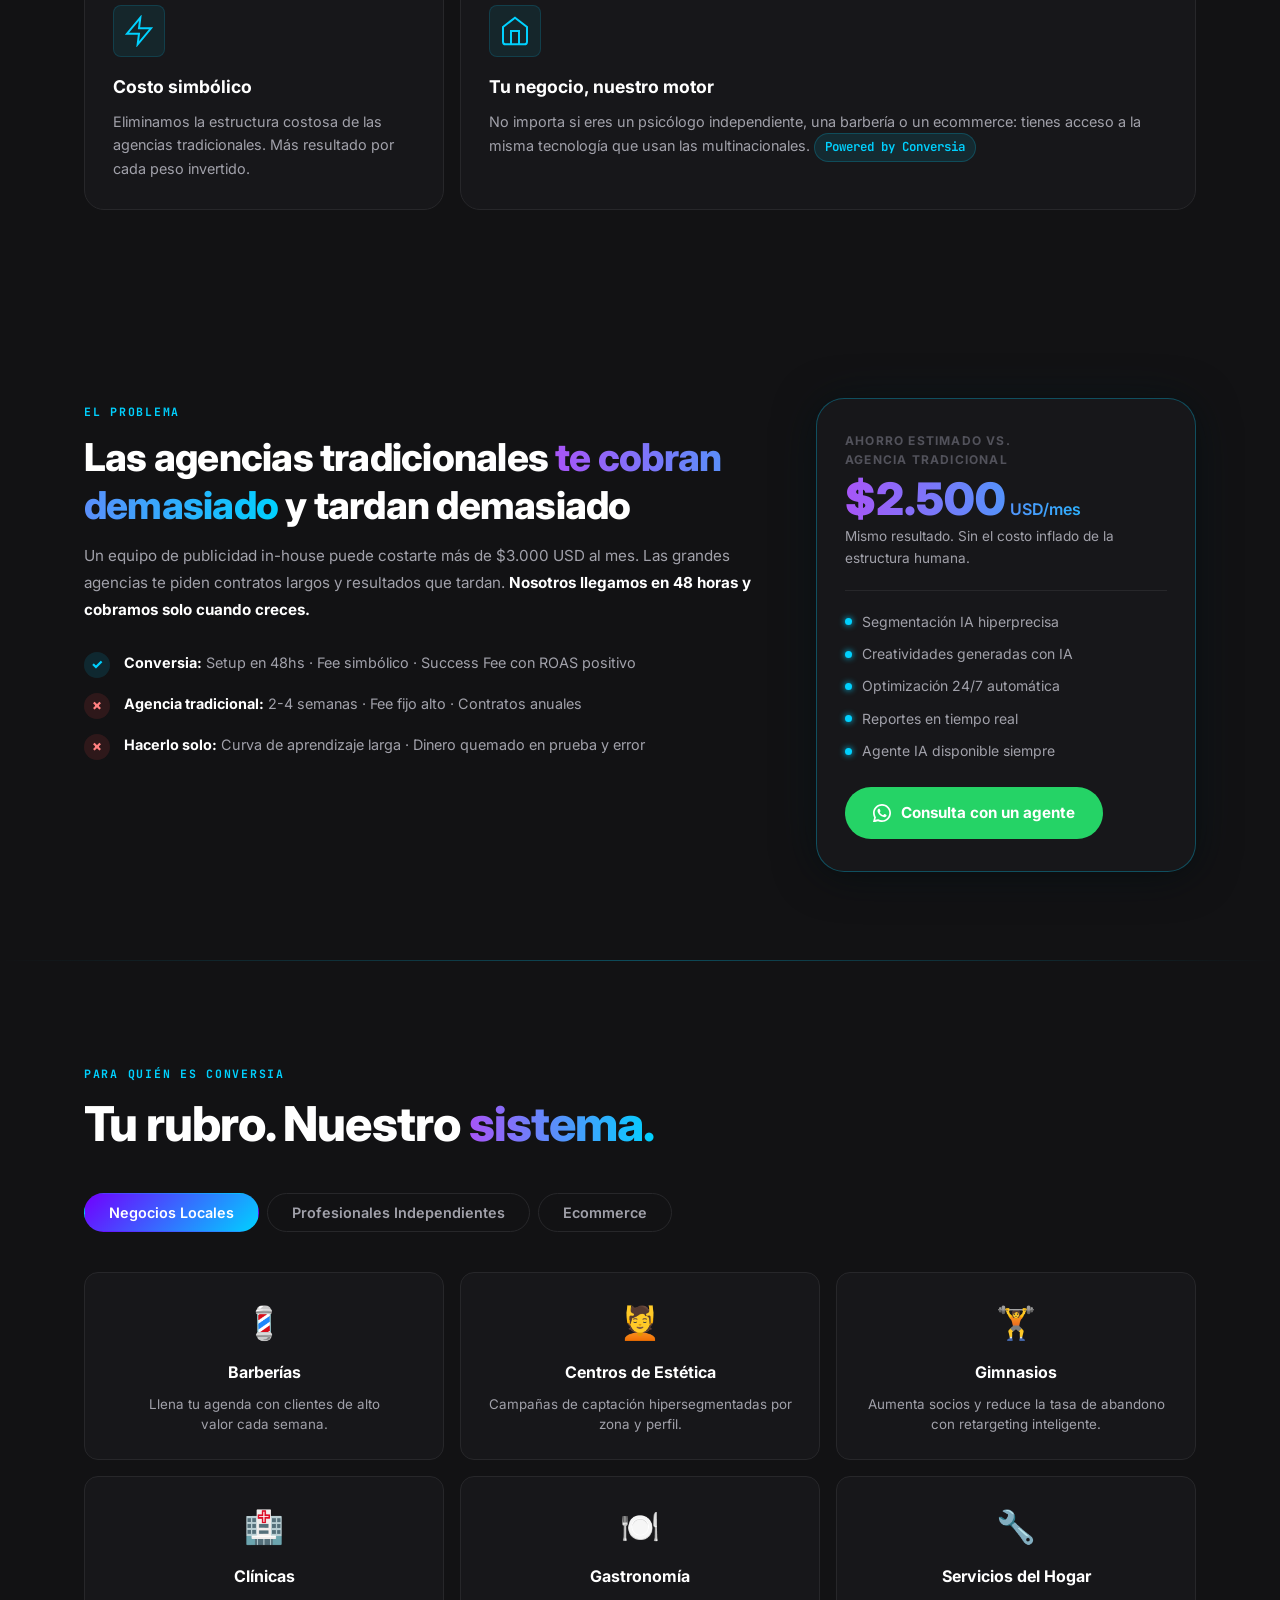
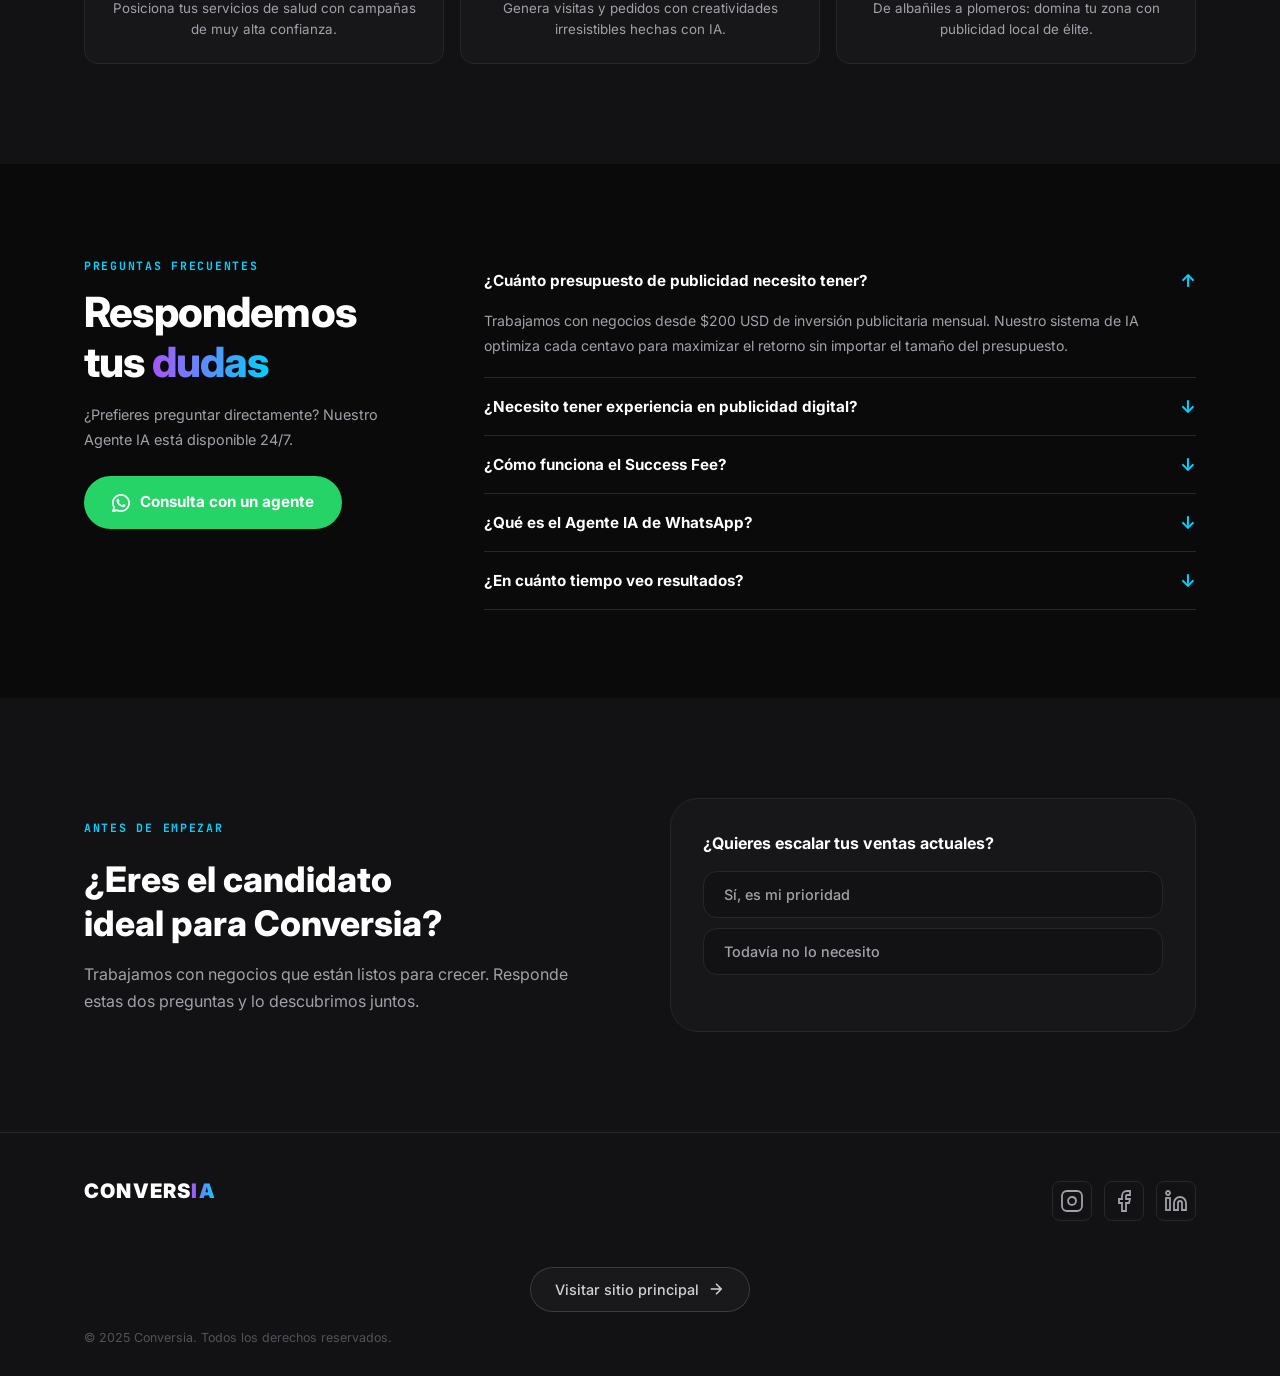
==== commit 963406d0: "Add files via upload" ====
--- a/landing.html
+++ b/landing.html
@@ -28,15 +28,20 @@
   <!-- ══════════════════════════════════════
        NAVIGATION
   ══════════════════════════════════════ -->
-  <header class="nav-wrapper" id="navbar">
-    <nav class="nav-inner">
-      <a href="#inicio" class="nav-logo" id="nav-logo-link">
-        <span class="logo-text">CONVERS<span class="logo-ia">IA</span></span>
-      </a>
-      <div class="nav-actions">
-        <a href="#lead-form" class="btn-primary nav-cta" id="nav-cta-btn">Quiero acceso al sistema</a>
-      </div>
-    </nav>
+  <header id="header">
+    <div class="nav-wrapper" id="navbar">
+      <nav class="nav-inner">
+        <a href="#inicio" class="nav-logo" id="nav-logo-link">
+          <span class="logo-text">CONVERS<span class="logo-ia">IA</span></span>
+        </a>
+        <div class="nav-actions">
+          <a href="#lead-form" class="btn-primary nav-cta" id="nav-cta-btn">Quiero acceso al sistema</a>
+          <button class="burger" id="burger-btn" aria-label="Abrir menú" style="display: none;">
+            <span></span><span></span><span></span>
+          </button>
+        </div>
+      </nav>
+    </div>
   </header>
 
   <!-- ══════════════════════════════════════
@@ -58,17 +63,20 @@
           En <strong>48 horas</strong> tienes tu primera campaña activa con Inteligencia Artificial. Sin
           estructura costosa. Sin contratos eternos. <strong>Solo resultados.</strong>
         </p>
-        <div class="lp-proof fade-in" id="lp-stats">
-          <div class="proof-item">
-            <span class="proof-num">+<span class="stat-num" data-target="300">0</span>%</span>
+        <div class="lp-proof fade-in hero-stats" id="lp-stats">
+          <div class="proof-item stat">
+            <span class="proof-num">+<span class="stat-num" data-target="300">0</span><span
+                class="stat-unit">%</span></span>
             <span class="proof-label">ROAS promedio</span>
           </div>
-          <div class="proof-item">
-            <span class="proof-num"><span class="stat-num" data-target="48">0</span>hs</span>
+          <div class="proof-item stat">
+            <span class="proof-num"><span class="stat-num" data-target="48">0</span><span
+                class="stat-unit">hs</span></span>
             <span class="proof-label">Tiempo de lanzamiento</span>
           </div>
-          <div class="proof-item">
-            <span class="proof-num"><span class="stat-num" data-target="10">0</span>x</span>
+          <div class="proof-item stat">
+            <span class="proof-num"><span class="stat-num" data-target="10">0</span><span
+                class="stat-unit">x</span></span>
             <span class="proof-label">Más barato que agencia</span>
           </div>
         </div>
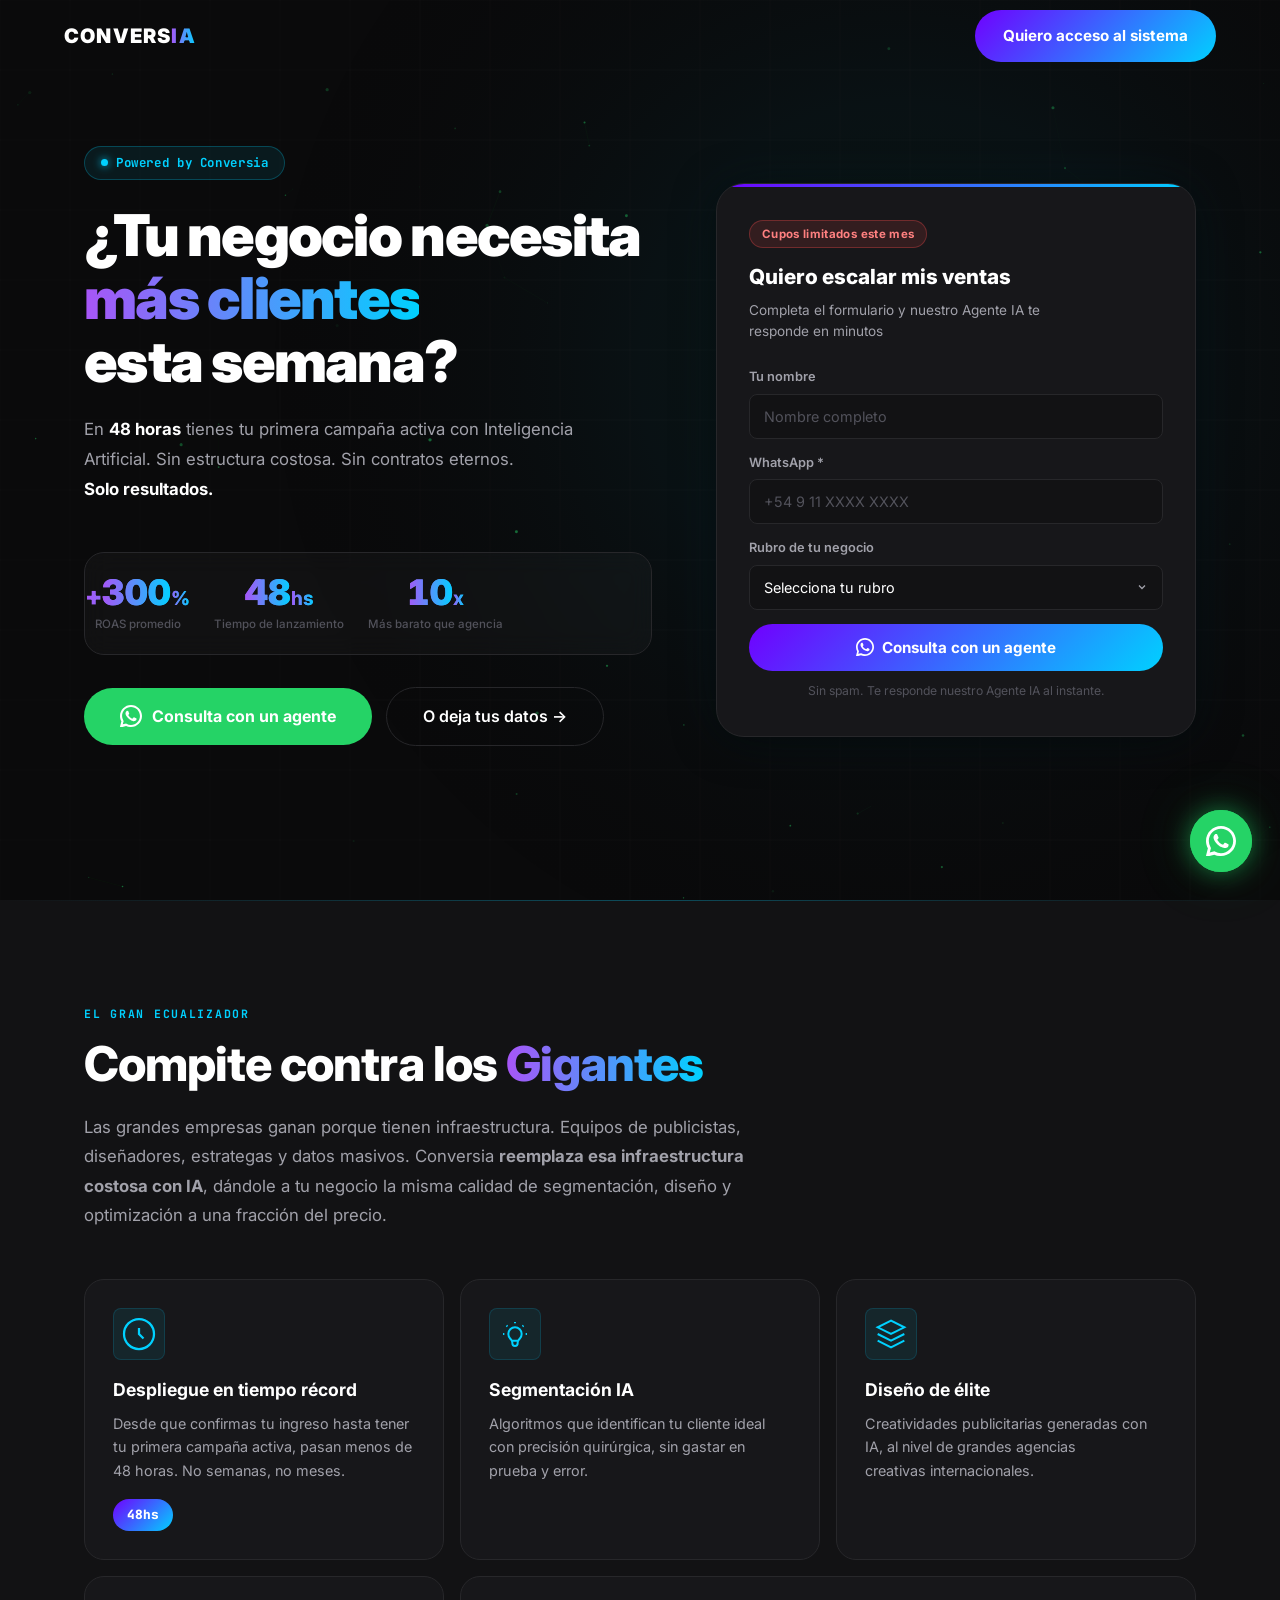
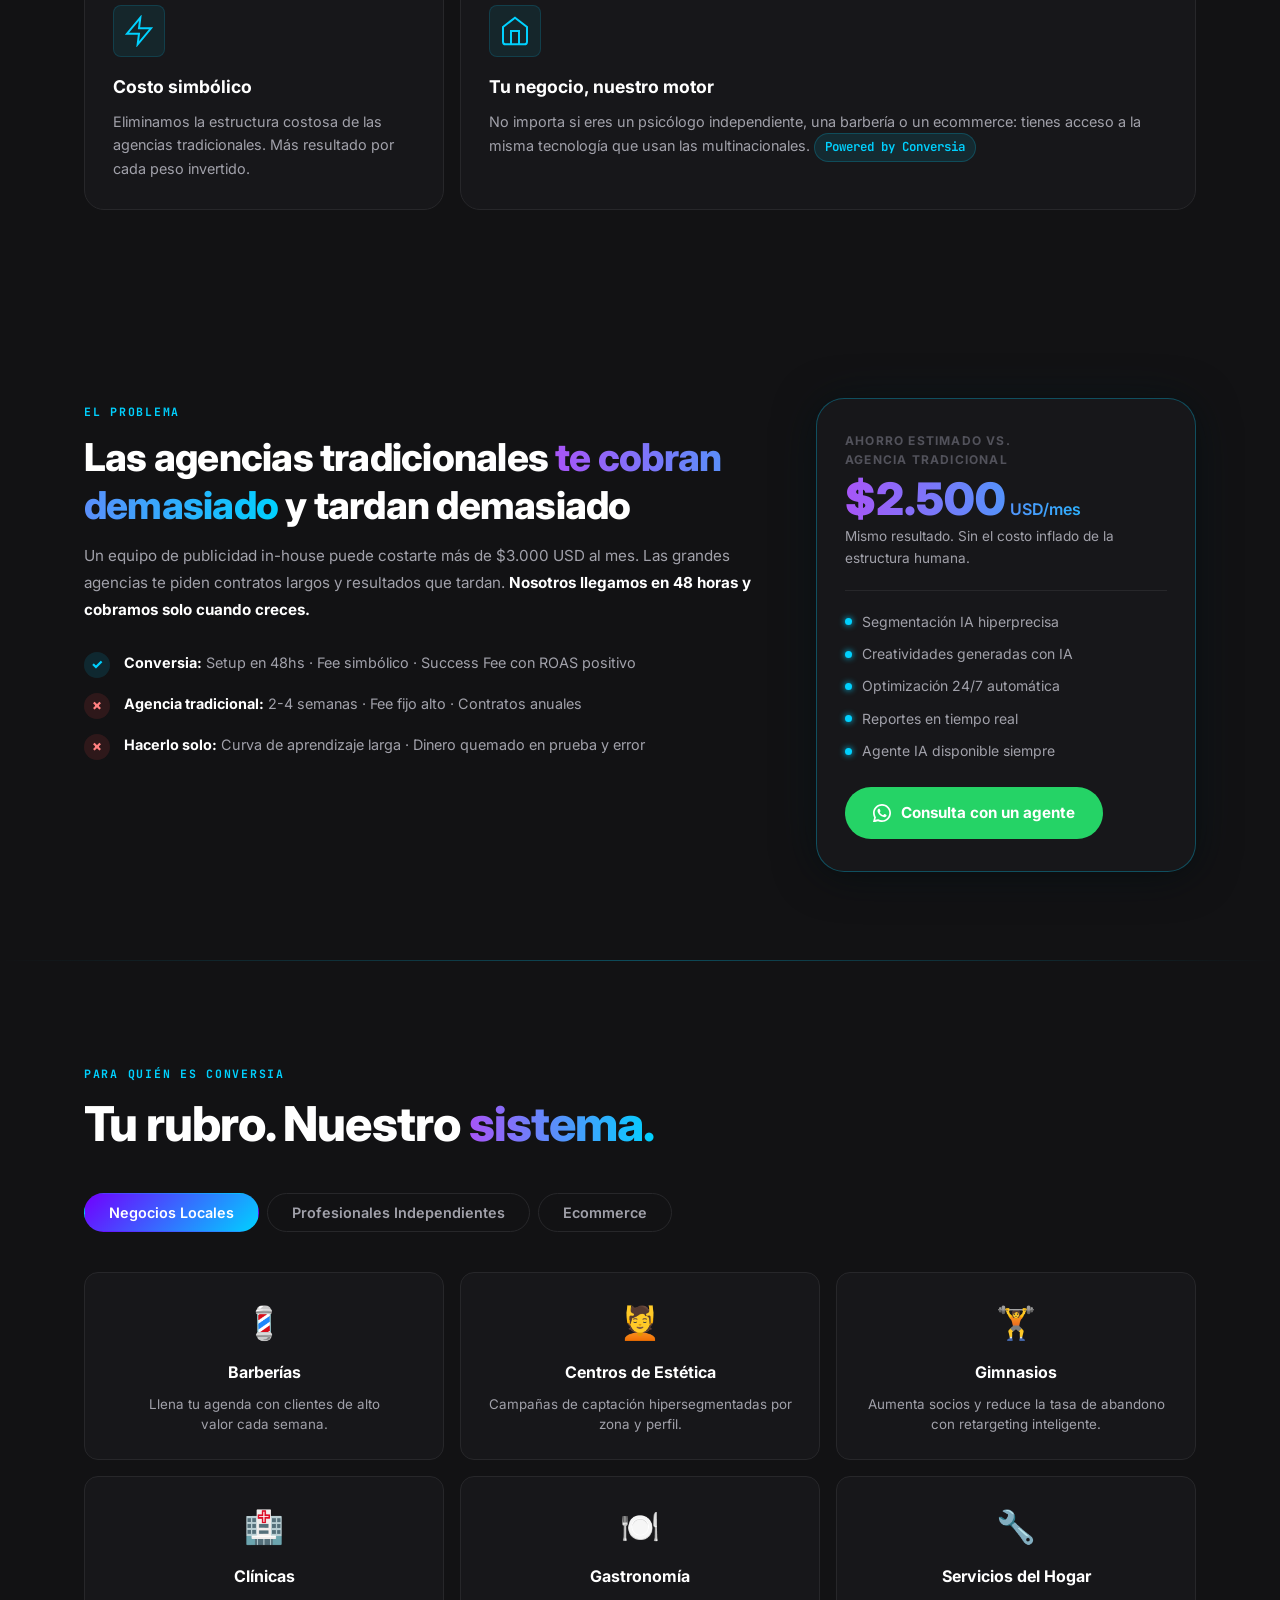
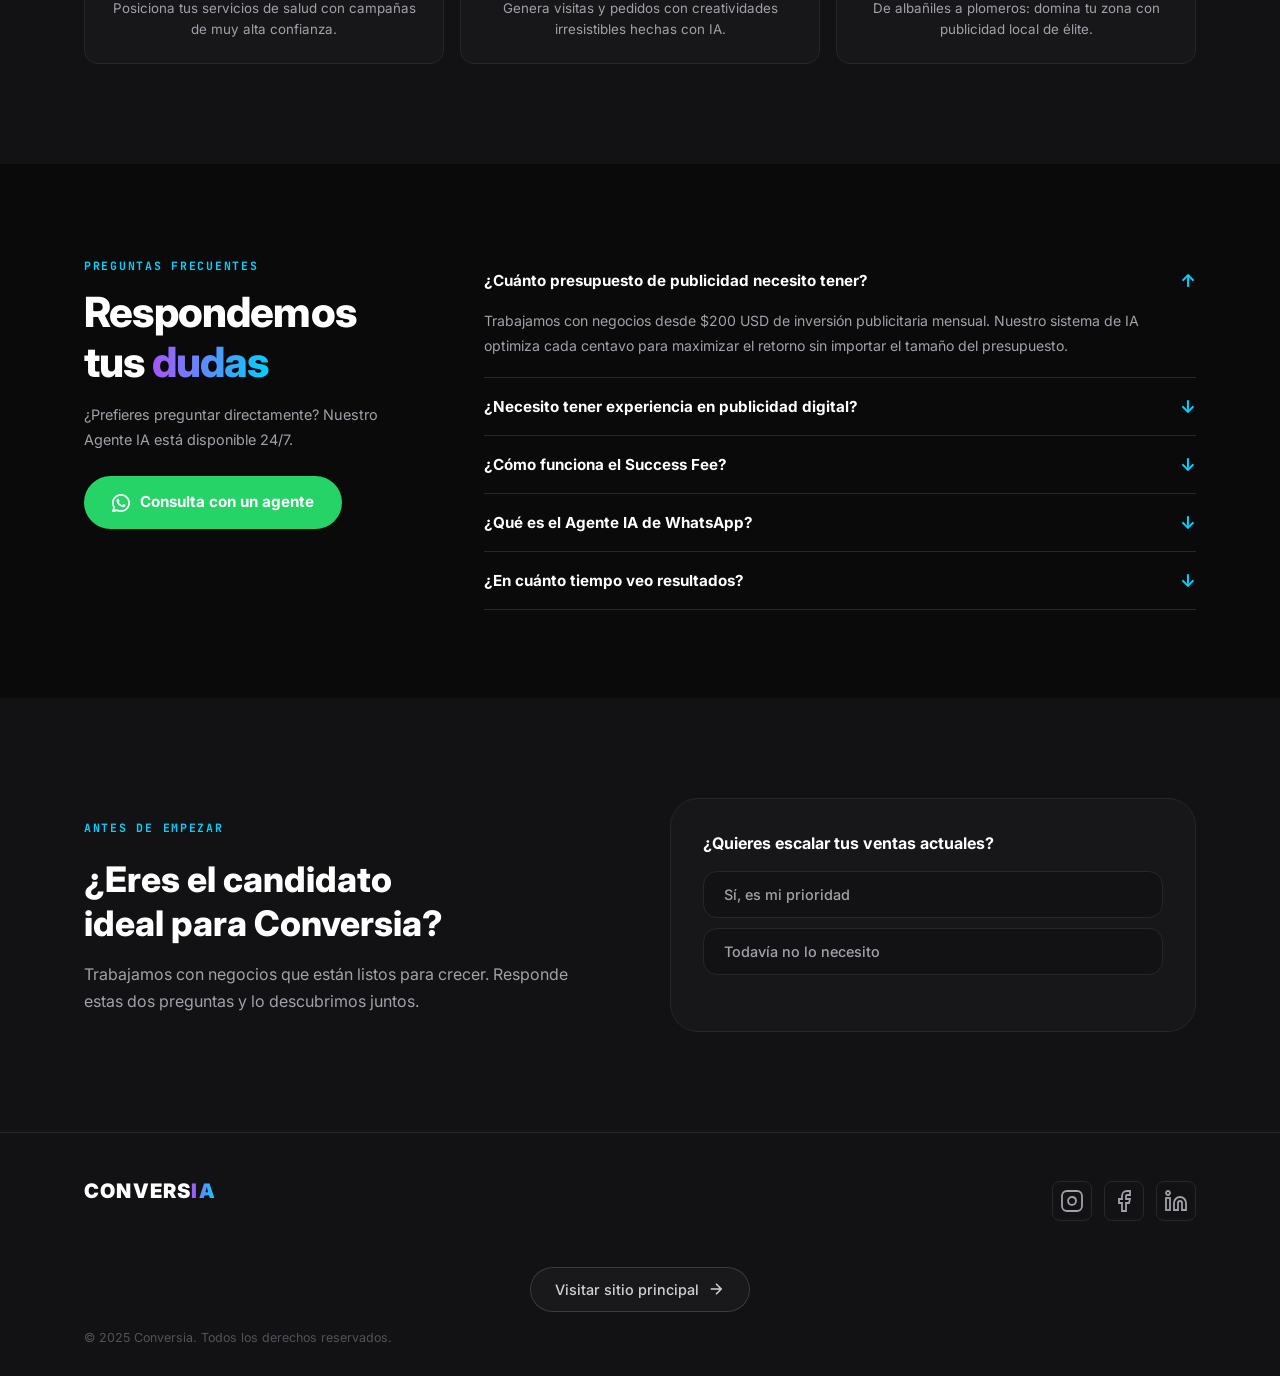
==== commit 3033ac1c: "Add files via upload" ====
--- a/landing.html
+++ b/landing.html
@@ -36,11 +36,21 @@
         </a>
         <div class="nav-actions">
           <a href="#lead-form" class="btn-primary nav-cta" id="nav-cta-btn">Quiero acceso al sistema</a>
-          <button class="burger" id="burger-btn" aria-label="Abrir menú" style="display: none;">
+          <button class="burger" id="burger-btn" aria-label="Abrir menú">
             <span></span><span></span><span></span>
           </button>
         </div>
       </nav>
+      <!-- Mobile menu -->
+      <div class="mobile-menu" id="mobile-menu">
+        <ul>
+          <li><a href="#propuesta" class="mobile-link">Nuestra propuesta</a></li>
+          <li><a href="#porque-nosotros" class="mobile-link">Por qué nosotros</a></li>
+          <li><a href="#nichos" class="mobile-link">Para quién es</a></li>
+          <li><a href="#faq" class="mobile-link">Preguntas frecuentes</a></li>
+        </ul>
+        <a href="#lead-form" class="btn-primary mobile-cta">Quiero acceso al sistema</a>
+      </div>
     </div>
   </header>
 
@@ -214,7 +224,7 @@
   <!-- ══════════════════════════════════════
        SECTION: El Pulso de Ventas
   ══════════════════════════════════════ -->
-  <section class="lp-section lp-why">
+  <section class="lp-section lp-why" id="porque-nosotros">
     <div class="container">
       <div class="lp-why-inner">
         <div class="lp-why-text">
@@ -408,7 +418,7 @@
   <!-- ══════════════════════════════════════
        SECTION: Modelo Comercial
   ══════════════════════════════════════ -->
-  <section class="lp-section lp-faq">
+  <section class="lp-section lp-faq" id="faq">
     <div class="container lp-faq-inner">
       <div>
         <div class="section-label">Preguntas frecuentes</div>
--- a/styles.css
+++ b/styles.css
@@ -359,45 +359,57 @@
   transform: translateY(-7px) rotate(-45deg);
 }
 
-/* Mobile menu */
+/* Mobile menu with smooth transition */
 .mobile-menu {
   display: none;
-  flex-direction: column;
-  gap: 8px;
-  padding: 20px 24px 28px;
-  background: rgba(18, 18, 20, 0.98);
-  border-top: 1px solid var(--border);
-  backdrop-filter: blur(20px);
-}
-
-.mobile-menu.open {
-  display: flex;
-}
-
-.mobile-menu ul {
-  display: flex;
-  flex-direction: column;
-  gap: 4px;
-}
-
-.mobile-link {
-  display: block;
-  padding: 12px 0;
-  font-size: 1rem;
-  font-weight: 500;
-  color: var(--text-secondary);
-  border-bottom: 1px solid var(--border);
-  transition: color 0.2s;
-}
-
-.mobile-link:hover {
-  color: var(--accent-cyan);
-}
-
-.mobile-cta {
-  margin-top: 16px;
-  text-align: center;
-  justify-content: center;
+}
+
+@media (max-width: 1050px) {
+  .mobile-menu {
+    display: flex !important;
+    flex-direction: column;
+    gap: 8px;
+    max-height: 0;
+    overflow: hidden;
+    padding: 0 24px;
+    background: rgba(18, 18, 20, 0.98);
+    backdrop-filter: blur(20px);
+    -webkit-backdrop-filter: blur(20px);
+    transition: max-height 0.4s cubic-bezier(0.4, 0, 0.2, 1), padding 0.4s ease;
+    border-top: 1px solid transparent;
+  }
+
+  .mobile-menu.open {
+    max-height: 500px;
+    padding: 20px 24px 28px;
+    border-top-color: var(--border);
+  }
+
+  .mobile-menu ul {
+    display: flex;
+    flex-direction: column;
+    gap: 4px;
+  }
+
+  .mobile-link {
+    display: block;
+    padding: 12px 0;
+    font-size: 1rem;
+    font-weight: 500;
+    color: var(--text-secondary);
+    border-bottom: 1px solid var(--border);
+    transition: color 0.2s;
+  }
+
+  .mobile-link:hover {
+    color: var(--accent-cyan);
+  }
+
+  .mobile-cta {
+    margin-top: 16px;
+    text-align: center;
+    justify-content: center;
+  }
 }
 
 /* ══════════════════════════════════════════════════
@@ -500,14 +512,15 @@
 .hero-stats {
   display: flex;
   align-items: center;
-  gap: 0;
   padding: 24px 32px;
   background: rgba(255, 255, 255, 0.03);
   border: 1px solid var(--border);
   border-radius: var(--radius-lg);
   backdrop-filter: blur(12px);
-  max-width: fit-content;
+  width: 100%;
+  max-width: 820px;
   gap: 32px;
+  margin-top: 20px;
 }
 
 .stat {
@@ -1003,6 +1016,7 @@
   border: 1px solid var(--border);
   border-radius: var(--radius-xl);
   padding: 32px;
+  width: 100%;
 }
 
 .filtro-question {
@@ -1115,6 +1129,8 @@
 .form-group input,
 .form-group select,
 .form-group textarea {
+  width: 100%;
+  max-width: 100%;
   padding: 13px 16px;
   background: var(--bg-secondary);
   border: 1px solid var(--border);
@@ -1367,7 +1383,19 @@
 /* ══════════════════════════════════════════════════
    RESPONSIVE
 ══════════════════════════════════════════════════ */
-@media (max-width: 1024px) {
+@media (max-width: 1050px) {
+  .nav-links {
+    display: none;
+  }
+
+  .nav-cta {
+    display: none;
+  }
+
+  .burger {
+    display: flex;
+  }
+
   .bento-grid {
     grid-template-columns: repeat(2, 1fr);
   }
@@ -1407,29 +1435,25 @@
 }
 
 @media (max-width: 768px) {
-  .nav-links {
-    display: none;
-  }
-
-  .nav-cta {
-    display: none;
-  }
-
-  .burger {
-    display: flex;
-  }
-
   .hide-mobile {
     display: none;
   }
 
+  .hero-content {
+    text-align: center;
+    display: flex;
+    flex-direction: column;
+    align-items: center;
+  }
+
   .hero-title {
-    font-size: clamp(2rem, 8vw, 3rem);
+    font-size: clamp(2.2rem, 10vw, 3.2rem);
+    line-height: 1.1;
   }
 
   .hero-ctas {
     flex-direction: column;
-    align-items: flex-start;
+    align-items: center;
   }
 
   .hero-stats {
@@ -1453,7 +1477,8 @@
   }
 
   .nicho-grid {
-    grid-template-columns: repeat(2, 1fr);
+    grid-template-columns: 1fr;
+    gap: 16px;
   }
 
   .filtro-wrapper {
--- a/landing.css
+++ b/landing.css
@@ -470,7 +470,8 @@
 }
 
 .lp-title {
-    font-size: clamp(2.4rem, 4.5vw, 3.8rem);
+    font-size: clamp(2rem, 4.5vw, 3.8rem);
+    /* Slightly smaller base for very small screens */
     font-weight: 900;
     line-height: 1.1;
     letter-spacing: -0.03em;
@@ -629,6 +630,8 @@
 
 .lp-form-group input,
 .lp-form-group select {
+    width: 100%;
+    max-width: 100%;
     padding: 13px 14px;
     background: var(--bg-secondary);
     border: 1px solid var(--border);
@@ -1267,10 +1270,12 @@
     }
 
     .lp-hero-right {
-        order: -1;
+        order: 1;
+        /* Changed from -1 to 1 so title appears first */
     }
 
     .hero-form-card {
+        width: 100%;
         max-width: 500px;
         margin: 0 auto;
     }
@@ -1291,6 +1296,12 @@
     .lp-faq-inner {
         grid-template-columns: 1fr;
         gap: 36px;
+    }
+
+    /* Shrink the nav CTA on medium tablets to avoid crowding */
+    /* Hide the nav CTA earlier to avoid overlapping the logo */
+    .nav-cta {
+        display: none !important;
     }
 }
 
@@ -1321,10 +1332,25 @@
         gap: 16px;
     }
 
+    /* Hide the long nav CTA on small tablets/mobile to avoid overlapping logo */
+    .nav-cta {
+        display: none !important;
+    }
+
+    .burger {
+        display: flex !important;
+    }
+
+    .lp-hero-left {
+        align-items: center;
+        text-align: center;
+    }
+
     .lp-ctas {
         flex-direction: column;
-        align-items: flex-start;
-    }
+        align-items: center;
+    }
+
 
     .hero-form-card {
         padding: 24px 20px;
@@ -1343,6 +1369,12 @@
         right: 20px;
         width: 54px;
         height: 54px;
+    }
+
+    /* Industry grid fix for mobile */
+    .nicho-grid {
+        grid-template-columns: 1fr !important;
+        gap: 16px;
     }
 }
 
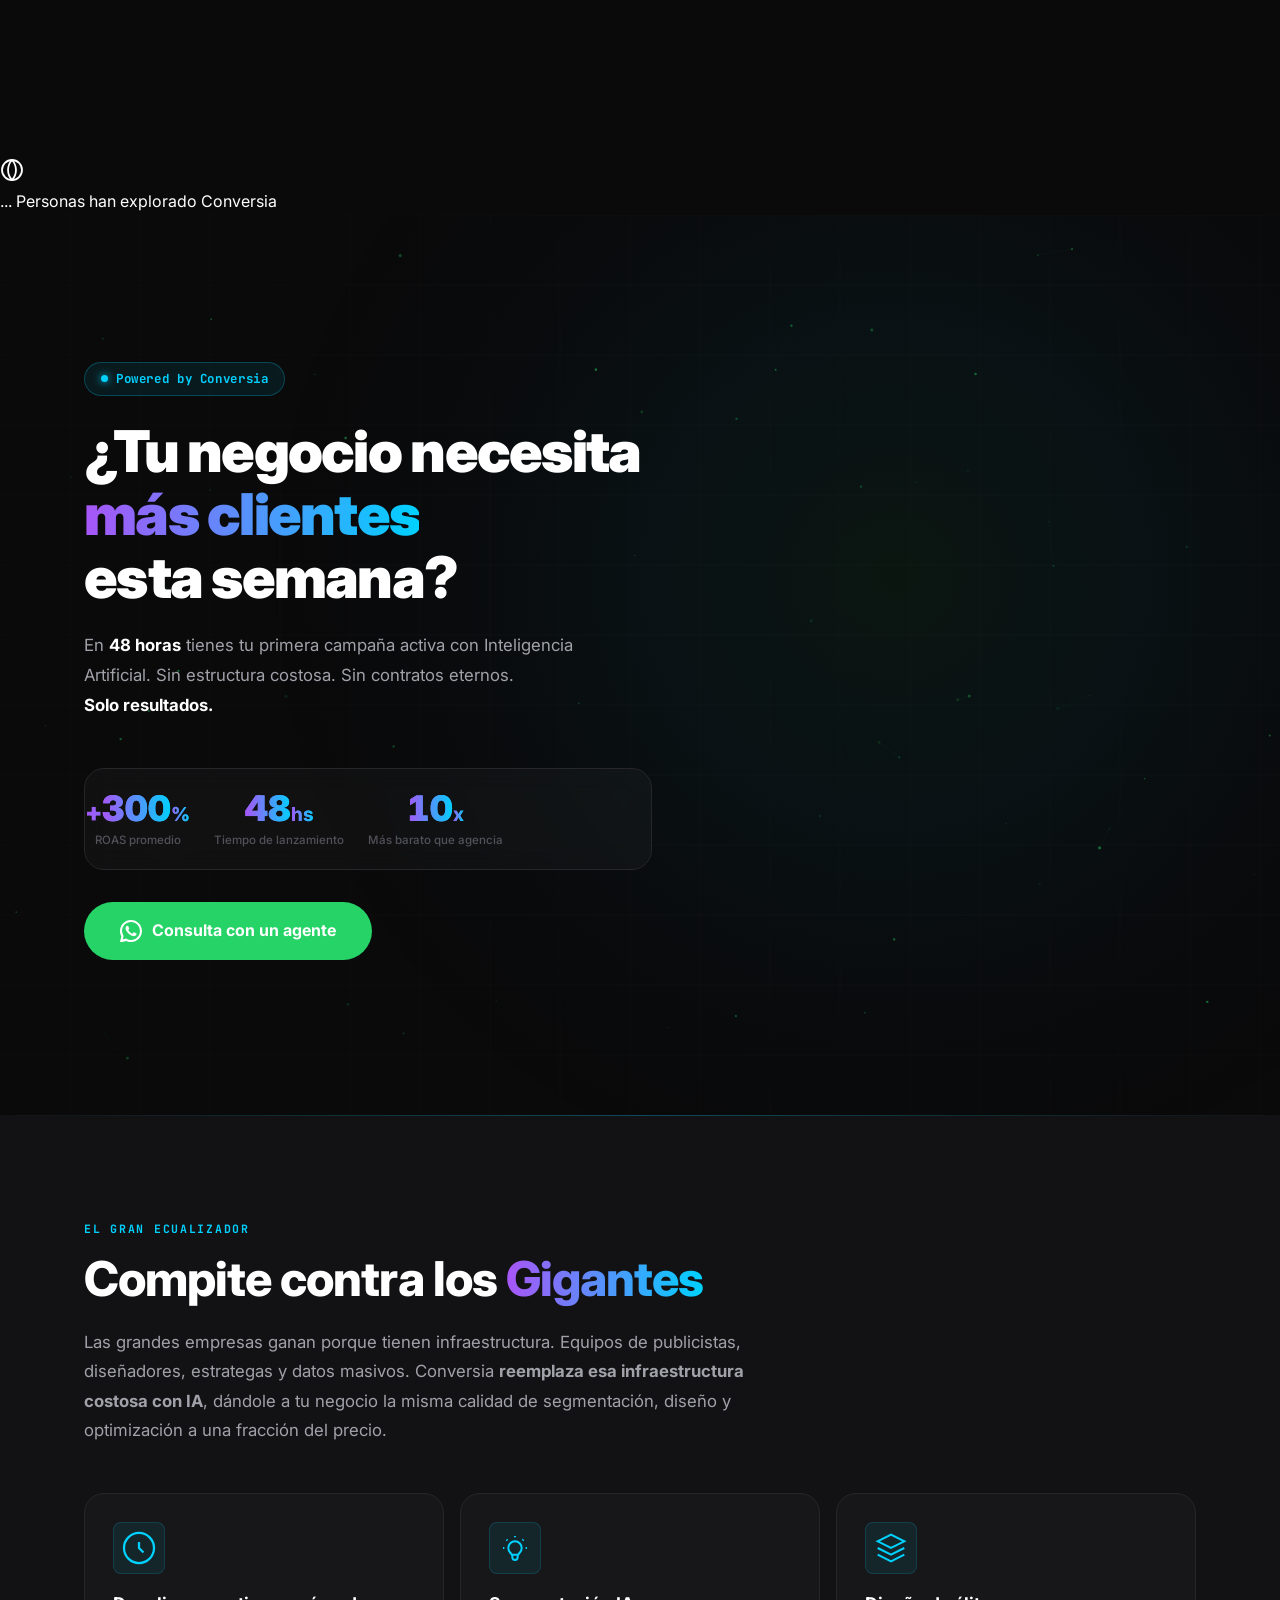
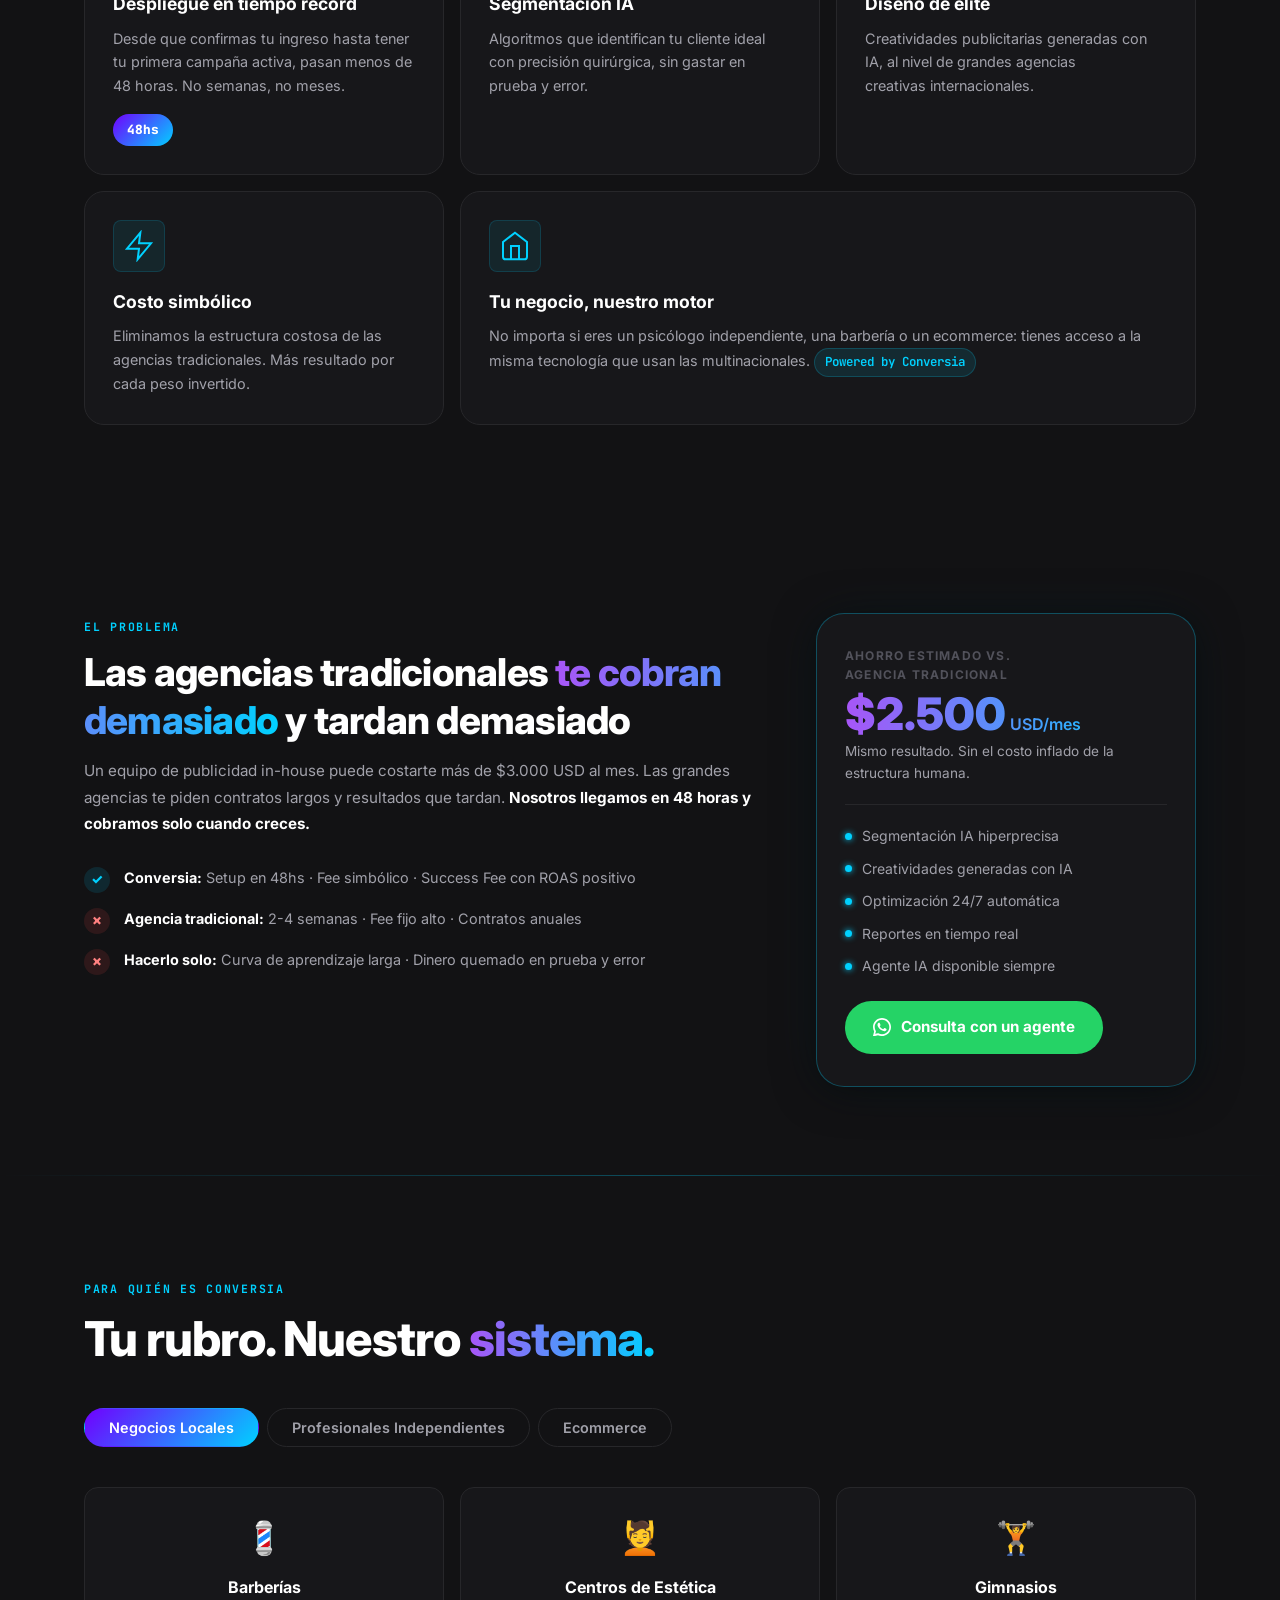
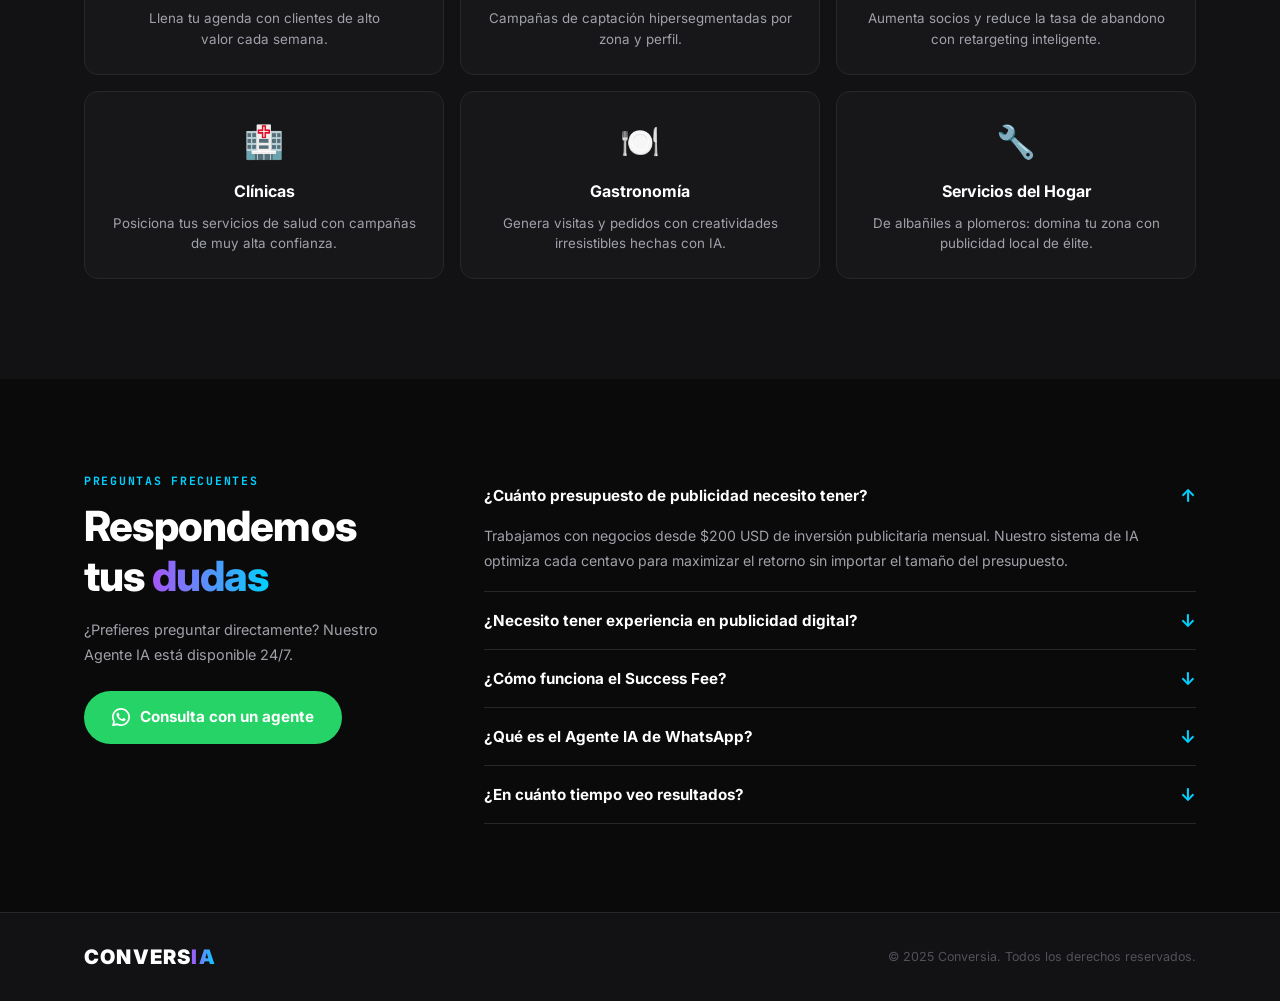
==== commit 3b7ee3ad: "Add files via upload" ====
--- a/landing.html
+++ b/landing.html
@@ -26,33 +26,25 @@
 <body>
 
   <!-- ══════════════════════════════════════
-       NAVIGATION
-  ══════════════════════════════════════ -->
-  <header id="header">
-    <div class="nav-wrapper" id="navbar">
-      <nav class="nav-inner">
-        <a href="#inicio" class="nav-logo" id="nav-logo-link">
-          <span class="logo-text">CONVERS<span class="logo-ia">IA</span></span>
-        </a>
-        <div class="nav-actions">
-          <a href="#lead-form" class="btn-primary nav-cta" id="nav-cta-btn">Quiero acceso al sistema</a>
-          <button class="burger" id="burger-btn" aria-label="Abrir menú">
-            <span></span><span></span><span></span>
-          </button>
-        </div>
-      </nav>
-      <!-- Mobile menu -->
-      <div class="mobile-menu" id="mobile-menu">
-        <ul>
-          <li><a href="#propuesta" class="mobile-link">Nuestra propuesta</a></li>
-          <li><a href="#porque-nosotros" class="mobile-link">Por qué nosotros</a></li>
-          <li><a href="#nichos" class="mobile-link">Para quién es</a></li>
-          <li><a href="#faq" class="mobile-link">Preguntas frecuentes</a></li>
-        </ul>
-        <a href="#lead-form" class="btn-primary mobile-cta">Quiero acceso al sistema</a>
-      </div>
-    </div>
-  </header>
+       VISITOR COUNTER BAR
+  ══════════════════════════════════════ -->
+  <div id="visit-counter" class="visit-counter-bar reveal">
+    <div class="vc-canvas-container">
+      <canvas id="vc-canvas"></canvas>
+    </div>
+    <div class="vc-content">
+      <div class="vc-icon">
+        <svg width="24" height="24" viewBox="0 0 24 24" fill="none" stroke="currentColor" stroke-width="1.8">
+          <circle cx="12" cy="12" r="10"></circle>
+          <path d="M12 2a15.3 15.3 0 0 1 4 10 15.3 15.3 0 0 1-4 10 15.3 15.3 0 0 1-4-10 15.3 15.3 0 0 1 4-10z"></path>
+        </svg>
+      </div>
+      <div class="vc-text">
+        <span class="vc-number" id="visitor-count">...</span>
+        <span class="vc-label">Personas han explorado Conversia</span>
+      </div>
+    </div>
+  </div>
 
   <!-- ══════════════════════════════════════
        HERO SECTION
@@ -101,52 +93,10 @@
             </svg>
             Consulta con un agente
           </a>
-          <a href="#lead-form" class="btn-ghost btn-large" id="hero-form-btn">O deja tus datos →</a>
-        </div>
-      </div>
-
-      <!-- Lead form en hero (acorta el funnel) -->
-      <div class="lp-hero-right fade-in">
-        <div class="hero-form-card" id="lead-form">
-          <div class="hfc-header">
-            <div class="hfc-badge">Cupos limitados este mes</div>
-            <h2>Quiero escalar mis ventas</h2>
-            <p>Completa el formulario y nuestro Agente IA te responde en minutos</p>
-          </div>
-          <form id="lp-form" novalidate>
-            <div class="lp-form-group">
-              <label for="lp-nombre">Tu nombre</label>
-              <input type="text" id="lp-nombre" placeholder="Nombre completo" required />
-            </div>
-            <div class="lp-form-group">
-              <label for="lp-whatsapp">WhatsApp *</label>
-              <input type="tel" id="lp-whatsapp" placeholder="+54 9 11 XXXX XXXX" required />
-            </div>
-            <div class="lp-form-group">
-              <label for="lp-rubro">Rubro de tu negocio</label>
-              <select id="lp-rubro">
-                <option value="" disabled selected>Selecciona tu rubro</option>
-                <option value="local">Negocio Local</option>
-                <option value="profesional">Profesional Independiente</option>
-                <option value="ecommerce">Ecommerce</option>
-                <option value="clinica">Clínica / Salud</option>
-                <option value="gastronomia">Gastronomía</option>
-                <option value="otro">Otro</option>
-              </select>
-            </div>
-            <button type="submit" class="btn-primary btn-full" id="lp-submit-btn">
-              <svg width="18" height="18" viewBox="0 0 24 24" fill="currentColor">
-                <path
-                  d="M17.472 14.382c-.297-.149-1.758-.867-2.03-.967-.273-.099-.471-.148-.67.15-.197.297-.767.966-.94 1.164-.173.199-.347.223-.644.075-.297-.15-1.255-.463-2.39-1.475-.883-.788-1.48-1.761-1.653-2.059-.173-.297-.018-.458.13-.606.134-.133.298-.347.446-.52.149-.174.198-.298.298-.497.099-.198.05-.371-.025-.52-.075-.149-.669-1.612-.916-2.207-.242-.579-.487-.5-.669-.51-.173-.008-.371-.01-.57-.01-.198 0-.52.074-.792.372-.272.297-1.04 1.016-1.04 2.479 0 1.462 1.065 2.875 1.213 3.074.149.198 2.096 3.2 5.077 4.487.709.306 1.262.489 1.694.625.712.227 1.36.195 1.871.118.571-.085 1.758-.719 2.006-1.413.248-.694.248-1.289.173-1.413-.074-.124-.272-.198-.57-.347z" />
-                <path
-                  d="M12 0C5.373 0 0 5.373 0 12c0 2.122.554 4.118 1.522 5.849L.057 23.522a.75.75 0 0 0 .921.921l5.673-1.465A11.944 11.944 0 0 0 12 24c6.627 0 12-5.373 12-12S18.627 0 12 0zm0 21.75a9.713 9.713 0 0 1-4.953-1.354l-.355-.212-3.669.947.963-3.583-.232-.371A9.713 9.713 0 0 1 2.25 12C2.25 6.615 6.615 2.25 12 2.25S21.75 6.615 21.75 12 17.385 21.75 12 21.75z" />
-              </svg>
-              <span>Consulta con un agente</span>
-            </button>
-            <p class="lp-form-notice">Sin spam. Te responde nuestro Agente IA al instante.</p>
-          </form>
-        </div>
-      </div>
+        </div>
+      </div>
+
+
     </div>
   </section>
 
@@ -476,39 +426,7 @@
     </div>
   </section>
 
-  <!-- ══════════════════════════════════════
-       SECTION: Filtro / Formulario
-  ══════════════════════════════════════ -->
-  <section class="section-filtro" id="filtro">
-    <div class="container">
-      <div class="filtro-wrapper reveal">
-        <div class="filtro-text">
-          <div class="section-label">Antes de empezar</div>
-          <h2>¿Eres el candidato ideal para Conversia?</h2>
-          <p>Trabajamos con negocios que están listos para crecer. Responde estas dos preguntas y lo descubrimos juntos.
-          </p>
-        </div>
-        <div class="filtro-form">
-          <div class="filtro-question" id="q1-block">
-            <p class="q-label">¿Quieres escalar tus ventas actuales?</p>
-            <div class="q-options">
-              <button class="q-btn" data-q="1" data-val="si" id="q1-si">Sí, es mi prioridad</button>
-              <button class="q-btn" data-q="1" data-val="no" id="q1-no">Todavía no lo necesito</button>
-            </div>
-          </div>
-          <div class="filtro-question" id="q2-block" style="display:none;">
-            <p class="q-label">¿Estás listo para atender una demanda de alto nivel?</p>
-            <div class="q-options">
-              <button class="q-btn" data-q="2" data-val="si" id="q2-si">Sí, tengo capacidad operativa</button>
-              <button class="q-btn" data-q="2" data-val="no" id="q2-no">Necesito organizar primero</button>
-            </div>
-          </div>
-        </div>
-        <div class="filtro-result" id="filtro-result" style="display:none;"></div>
-      </div>
-    </div>
-    </div>
-  </section>
+
 
   <!-- ══════════════════════════════════════
        FOOTER
@@ -516,54 +434,12 @@
   <footer class="lp-footer">
     <div class="container lp-footer-inner">
       <span class="logo-text">CONVERS<span class="logo-ia">IA</span></span>
-      <div class="footer-socials" style="margin-top: 20px;">
-        <a href="https://www.instagram.com/agencia.conversia/" target="_blank" rel="noopener" aria-label="Instagram">
-          <svg width="24" height="24" viewBox="0 0 24 24" fill="none" stroke="currentColor" stroke-width="1.8">
-            <rect x="2" y="2" width="20" height="20" rx="5" ry="5"></rect>
-            <path d="M16 11.37A4 4 0 1 1 12.63 8 4 4 0 0 1 16 11.37z"></path>
-            <line x1="17.5" y1="6.5" x2="17.51" y2="6.5"></line>
-          </svg>
-        </a>
-        <a href="https://www.facebook.com/profile.php?id=61558746508457" target="_blank" rel="noopener"
-          aria-label="Facebook">
-          <svg width="24" height="24" viewBox="0 0 24 24" fill="none" stroke="currentColor" stroke-width="1.8">
-            <path d="M18 2h-3a5 5 0 0 0-5 5v3H7v4h3v8h4v-8h3l1-4h-4V7a1 1 0 0 1 1-1h3z"></path>
-          </svg>
-        </a>
-        <a href="https://www.linkedin.com/company/agencia-conversia/" target="_blank" rel="noopener"
-          aria-label="LinkedIn">
-          <svg width="24" height="24" viewBox="0 0 24 24" fill="none" stroke="currentColor" stroke-width="1.8">
-            <path d="M16 8a6 6 0 0 1 6 6v7h-4v-7a2 2 0 0 0-2-2 2 2 0 0 0-2 2v7h-4v-7a6 6 0 0 1 6-6z"></path>
-            <rect x="2" y="9" width="4" height="12"></rect>
-            <circle cx="4" cy="4" r="2"></circle>
-          </svg>
-        </a>
-      </div>
-      <div class="footer-bottom-actions" style="margin-top: 30px; display: flex; justify-content: center; width: 100%;">
-        <a href="index.html" class="btn-minimalist">
-          <span>Visitar sitio principal</span>
-          <svg width="18" height="18" viewBox="0 0 24 24" fill="none" stroke="currentColor" stroke-width="2">
-            <path d="M5 12h14M12 5l7 7-7 7" />
-          </svg>
-        </a>
-      </div>
+
       <p class="lp-footer-copy">© 2025 Conversia. Todos los derechos reservados.</p>
     </div>
   </footer>
 
-  <!-- ══════════════════════════════════════
-       BOTÓN FLOTANTE WHATSAPP
-  ══════════════════════════════════════ -->
-  <a href="https://wa.me/59893731212?text=Hola%21+Quiero+información+sobre+Conversia+y+cómo+escalar+mis+ventas+con+IA"
-    class="wa-float" target="_blank" rel="noopener" id="wa-float-btn" aria-label="Hablar con Agente IA por WhatsApp">
-    <div class="wa-float-pulse"></div>
-    <svg width="30" height="30" viewBox="0 0 24 24" fill="white">
-      <path
-        d="M17.472 14.382c-.297-.149-1.758-.867-2.03-.967-.273-.099-.471-.148-.67.15-.197.297-.767.966-.94 1.164-.173.199-.347.223-.644.075-.297-.15-1.255-.463-2.39-1.475-.883-.788-1.48-1.761-1.653-2.059-.173-.297-.018-.458.13-.606.134-.133.298-.347.446-.52.149-.174.198-.298.298-.497.099-.198.05-.371-.025-.52-.075-.149-.669-1.612-.916-2.207-.242-.579-.487-.5-.669-.51-.173-.008-.371-.01-.57-.01-.198 0-.52.074-.792.372-.272.297-1.04 1.016-1.04 2.479 0 1.462 1.065 2.875 1.213 3.074.149.198 2.096 3.2 5.077 4.487.709.306 1.262.489 1.694.625.712.227 1.36.195 1.871.118.571-.085 1.758-.719 2.006-1.413.248-.694.248-1.289.173-1.413-.074-.124-.272-.198-.57-.347z" />
-      <path
-        d="M12 0C5.373 0 0 5.373 0 12c0 2.122.554 4.118 1.522 5.849L.057 23.522a.75.75 0 0 0 .921.921l5.673-1.465A11.944 11.944 0 0 0 12 24c6.627 0 12-5.373 12-12S18.627 0 12 0zm0 21.75a9.713 9.713 0 0 1-4.953-1.354l-.355-.212-3.669.947.963-3.583-.232-.371A9.713 9.713 0 0 1 2.25 12C2.25 6.615 6.615 2.25 12 2.25S21.75 6.615 21.75 12 17.385 21.75 12 21.75z" />
-    </svg>
-  </a>
+
 
   <!-- Toast notification -->
   <div class="toast" id="toast"></div>
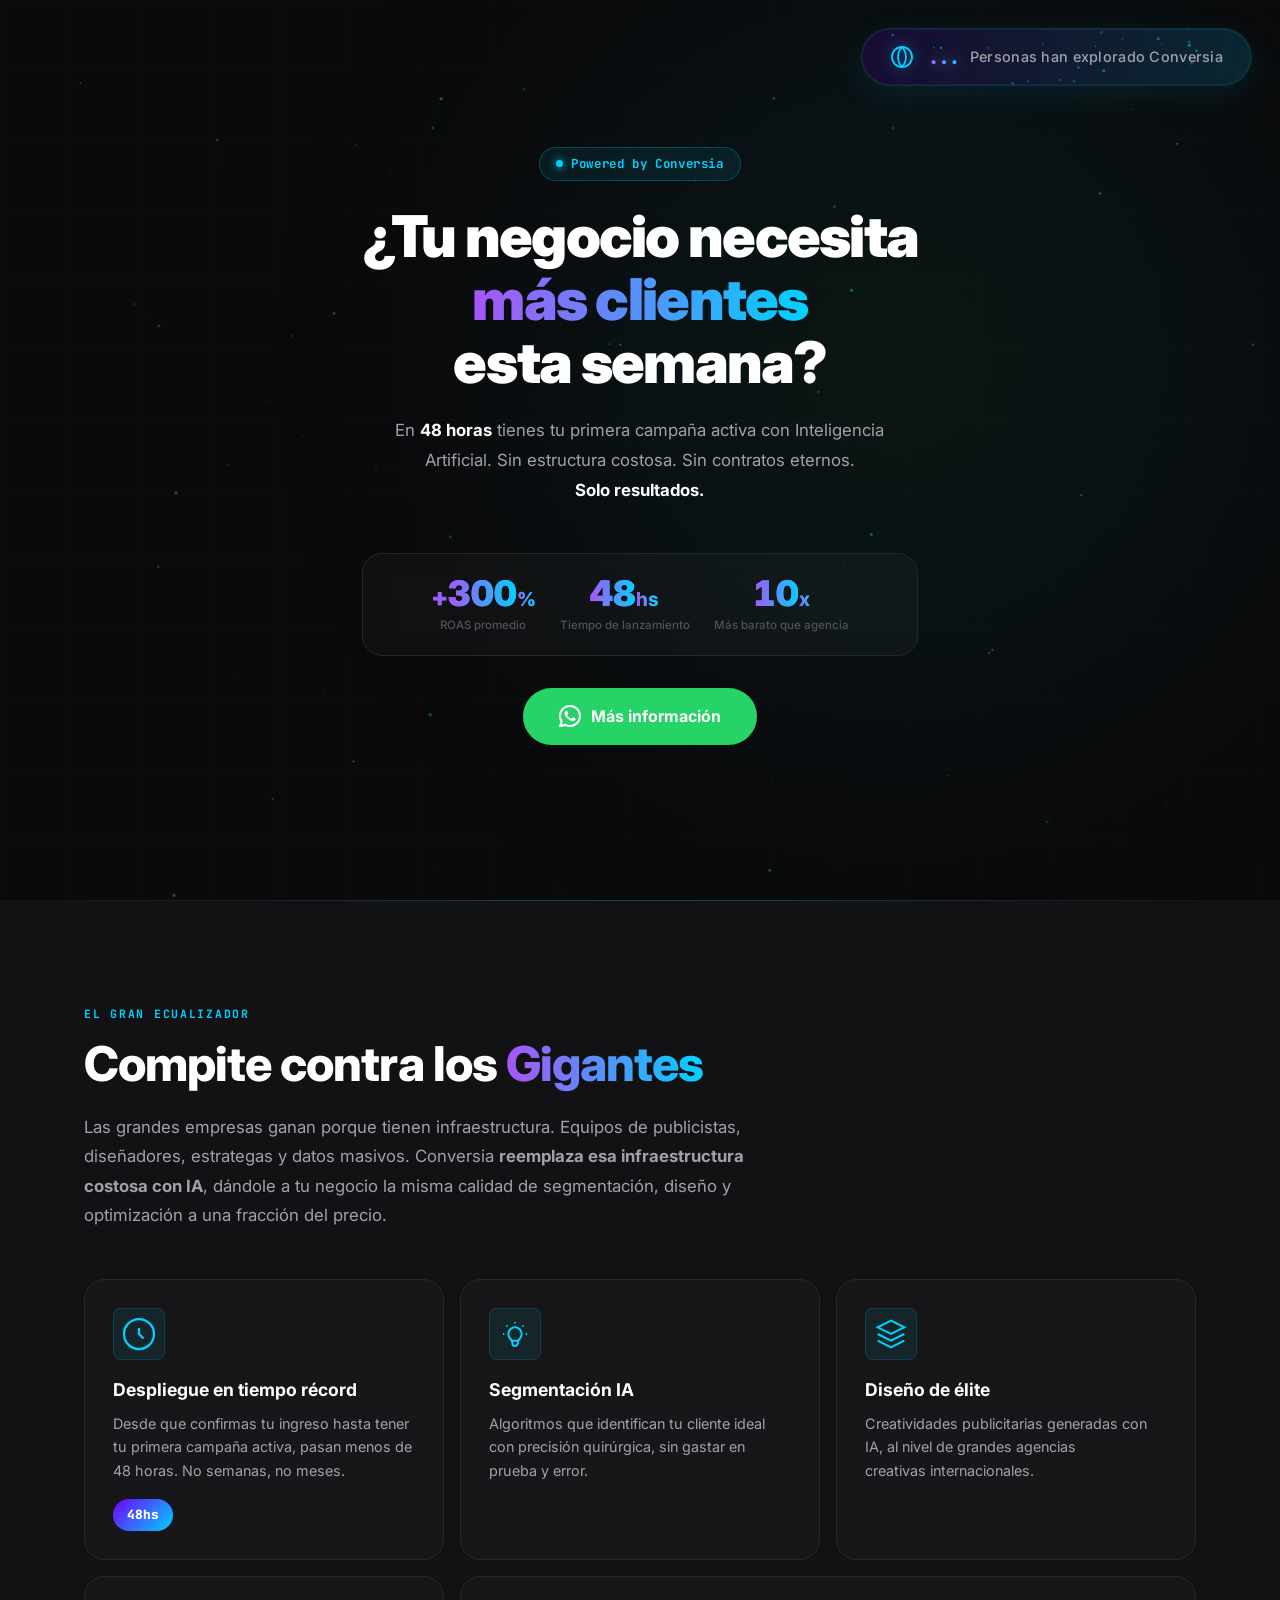
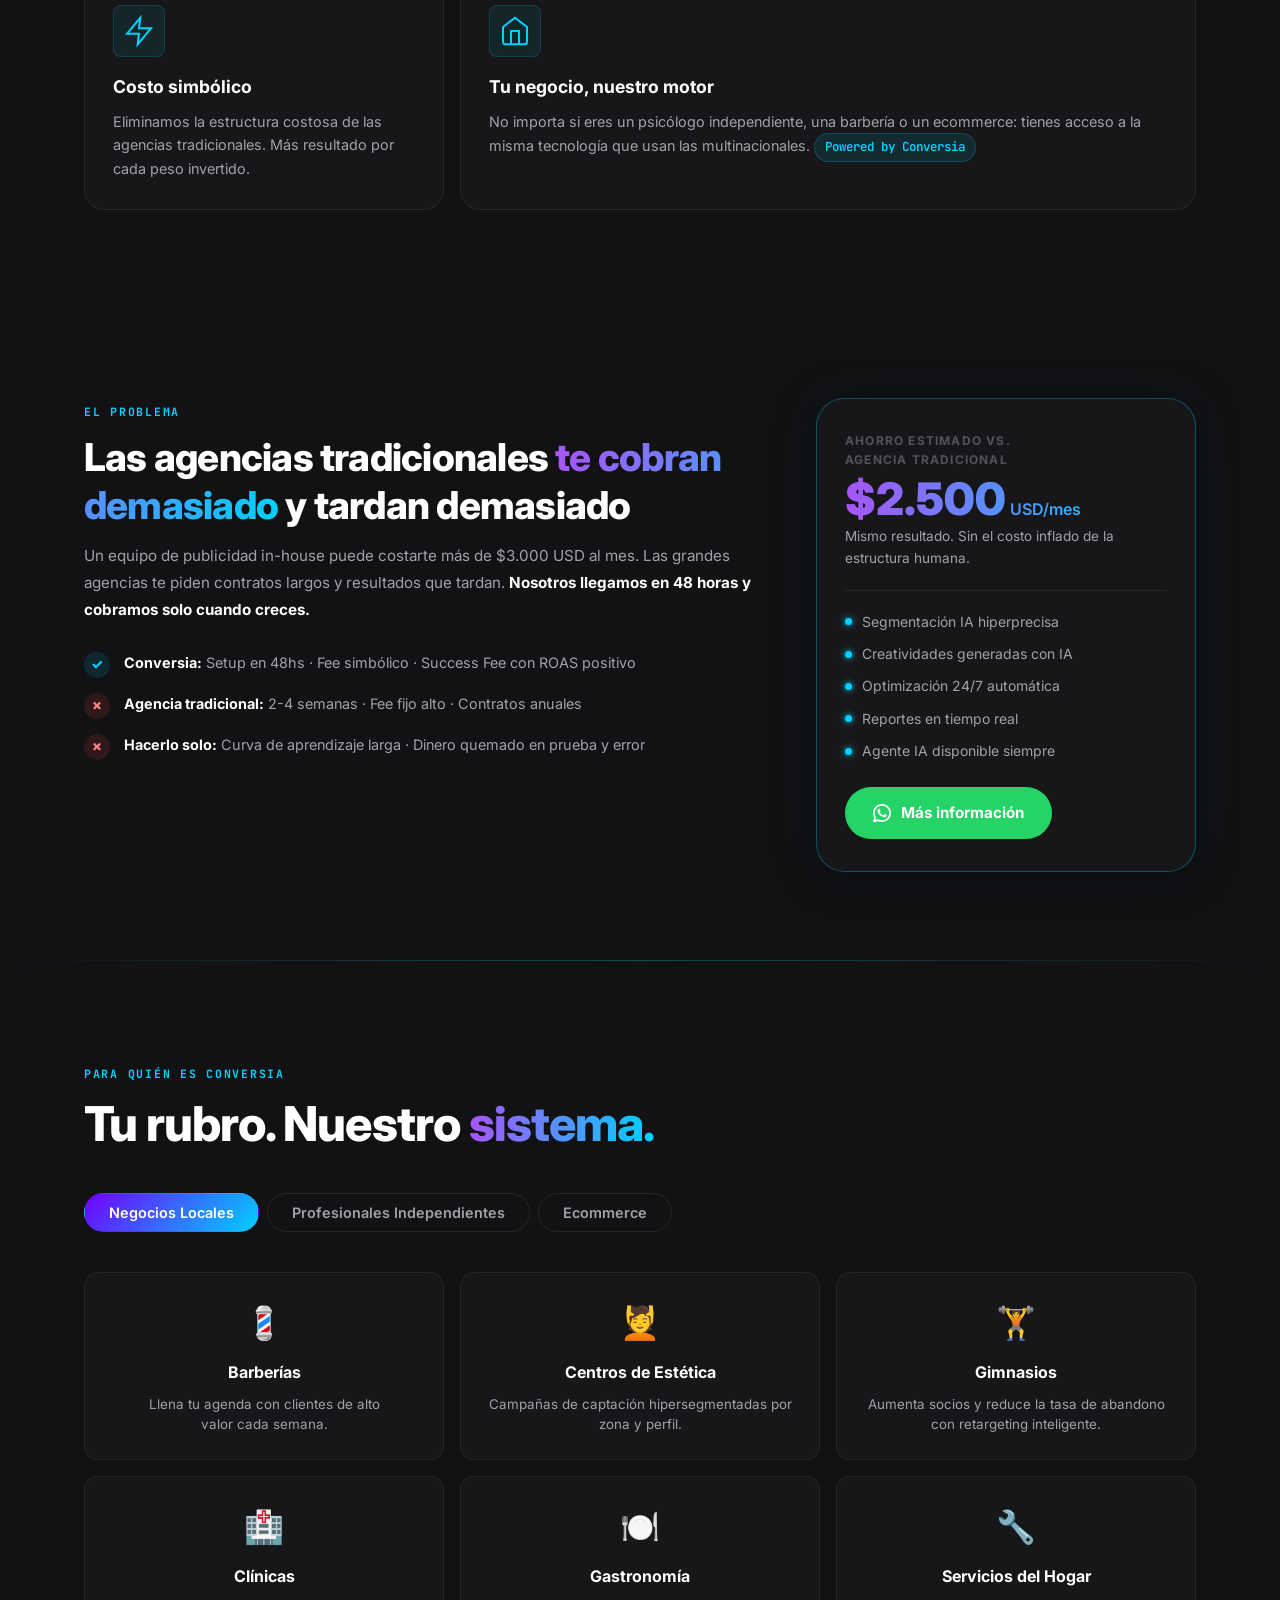
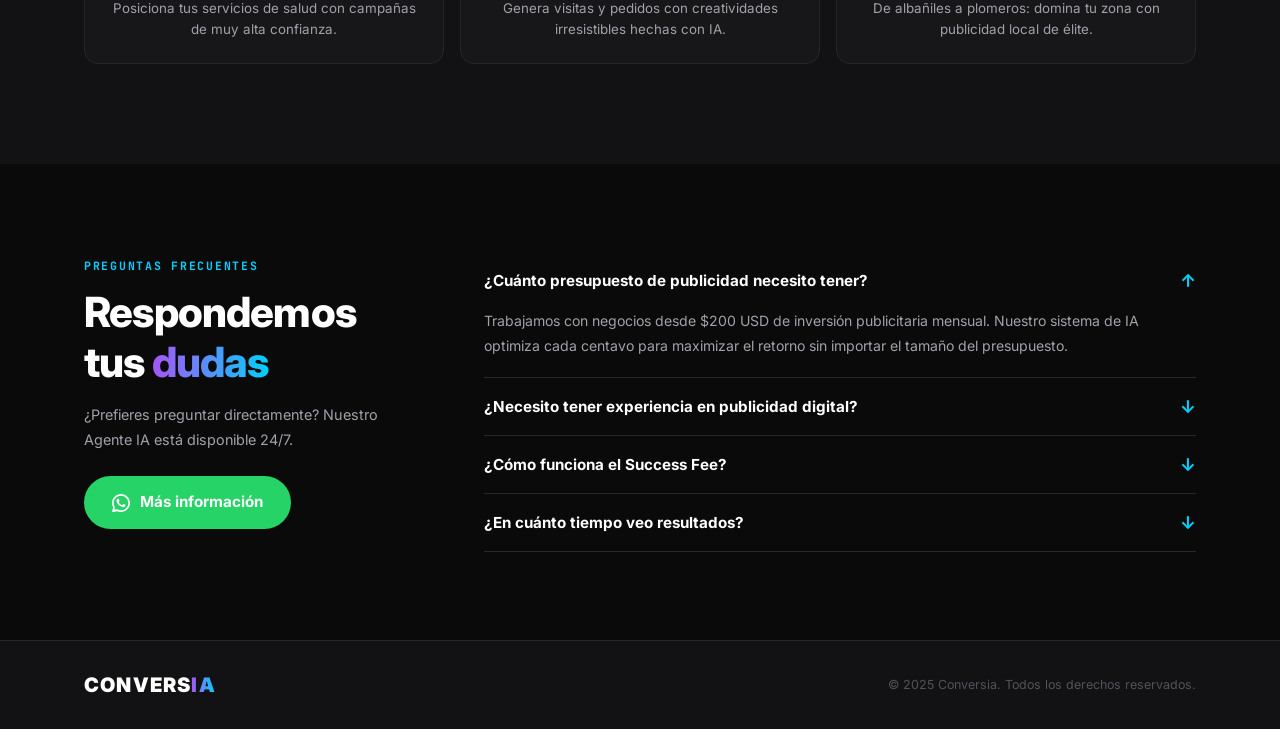
==== commit e1037716: "Add files via upload" ====
--- a/landing.html
+++ b/landing.html
@@ -91,7 +91,7 @@
               <path
                 d="M12 0C5.373 0 0 5.373 0 12c0 2.122.554 4.118 1.522 5.849L.057 23.522a.75.75 0 0 0 .921.921l5.673-1.465A11.944 11.944 0 0 0 12 24c6.627 0 12-5.373 12-12S18.627 0 12 0zm0 21.75a9.713 9.713 0 0 1-4.953-1.354l-.355-.212-3.669.947.963-3.583-.232-.371A9.713 9.713 0 0 1 2.25 12C2.25 6.615 6.615 2.25 12 2.25S21.75 6.615 21.75 12 17.385 21.75 12 21.75z" />
             </svg>
-            Consulta con un agente
+            Más información
           </a>
         </div>
       </div>
@@ -233,7 +233,7 @@
                 <path
                   d="M12 0C5.373 0 0 5.373 0 12c0 2.122.554 4.118 1.522 5.849L.057 23.522a.75.75 0 0 0 .921.921l5.673-1.465A11.944 11.944 0 0 0 12 24c6.627 0 12-5.373 12-12S18.627 0 12 0zm0 21.75a9.713 9.713 0 0 1-4.953-1.354l-.355-.212-3.669.947.963-3.583-.232-.371A9.713 9.713 0 0 1 2.25 12C2.25 6.615 6.615 2.25 12 2.25S21.75 6.615 21.75 12 17.385 21.75 12 21.75z" />
               </svg>
-              Consulta con un agente
+              Más información
             </a>
           </div>
         </div>
@@ -382,7 +382,7 @@
             <path
               d="M12 0C5.373 0 0 5.373 0 12c0 2.122.554 4.118 1.522 5.849L.057 23.522a.75.75 0 0 0 .921.921l5.673-1.465A11.944 11.944 0 0 0 12 24c6.627 0 12-5.373 12-12S18.627 0 12 0zm0 21.75a9.713 9.713 0 0 1-4.953-1.354l-.355-.212-3.669.947.963-3.583-.232-.371A9.713 9.713 0 0 1 2.25 12C2.25 6.615 6.615 2.25 12 2.25S21.75 6.615 21.75 12 17.385 21.75 12 21.75z" />
           </svg>
-          Consulta con un agente
+          Más información
         </a>
       </div>
       <div class="faq-list">
@@ -407,14 +407,7 @@
             costó, no te cobramos la comisión. Nuestros incentivos están 100% alineados con tu crecimiento.
           </div>
         </div>
-        <div class="faq-item">
-          <button class="faq-q" id="faq4-btn">¿Qué es el Agente IA de WhatsApp? <span
-              class="faq-arrow">↓</span></button>
-          <div class="faq-a" id="faq4-ans">Es un asistente de inteligencia artificial disponible 24/7 que
-            puede responder consultas sobre tu cuenta, enviarte reportes, alertarte ante variaciones en el
-            rendimiento y coordinar con nuestro equipo humano para decisiones estratégicas importantes.
-          </div>
-        </div>
+
         <div class="faq-item">
           <button class="faq-q" id="faq5-btn">¿En cuánto tiempo veo resultados? <span
               class="faq-arrow">↓</span></button>
--- a/styles.css
+++ b/styles.css
@@ -139,11 +139,13 @@
 }
 
 .section-title {
-  font-size: clamp(2rem, 4vw, 3rem);
+  font-size: clamp(1.8rem, 6vw, 3rem);
   font-weight: 800;
   line-height: 1.2;
   letter-spacing: -0.02em;
   margin-bottom: 20px;
+  overflow-wrap: break-word;
+  word-break: break-word;
 }
 
 .section-sub {
@@ -421,7 +423,8 @@
   display: flex;
   flex-direction: column;
   justify-content: center;
-  padding: 120px 0 80px;
+  align-items: center;
+  padding: 140px 0 80px;
   overflow: hidden;
 }
 
@@ -439,6 +442,7 @@
 .hero-content {
   position: relative;
   z-index: 1;
+  width: 100%;
 }
 
 .hero-badge {
--- a/landing.css
+++ b/landing.css
@@ -147,11 +147,13 @@
 }
 
 .lp-section-title {
-    font-size: clamp(1.8rem, 3.5vw, 2.6rem);
+    font-size: clamp(1.8rem, 6vw, 2.6rem);
     font-weight: 800;
     line-height: 1.2;
     letter-spacing: -0.02em;
     margin-bottom: 16px;
+    overflow-wrap: break-word;
+    word-break: break-word;
 }
 
 /* ── Animations ──────────────────────────────── */
@@ -367,29 +369,143 @@
 }
 
 /* ══════════════════════════════════════════════
-   NAV
+   VISITOR COUNTER BAR (STATIC IN THE HEADER)
 ══════════════════════════════════════════════ */
-.lp-nav {
-    position: sticky;
-    top: 0;
-    z-index: 900;
-    background: rgba(10, 10, 11, 0.85);
-    backdrop-filter: blur(16px);
-    -webkit-backdrop-filter: blur(16px);
-    border-bottom: 1px solid var(--border);
-}
-
-.lp-nav-inner {
-    max-width: 1160px;
-    margin: 0 auto;
-    padding: 0 24px;
-    height: 64px;
-    display: flex;
-    align-items: center;
-    justify-content: space-between;
+.visit-counter-bar {
+    position: fixed;
+    top: 28px;
+    right: 28px;
+    z-index: 9000;
+    background: rgba(17, 17, 20, 0.4);
+    backdrop-filter: blur(24px);
+    -webkit-backdrop-filter: blur(24px);
+    border: 1px solid rgba(0, 209, 255, 0.2);
+    border-radius: 100px;
+    padding: 12px 28px;
+    display: flex;
+    align-items: center;
+    gap: 16px;
+    box-shadow: 0 8px 32px rgba(0, 209, 255, 0.1), inset 0 0 0 1px rgba(255, 255, 255, 0.05);
+    overflow: hidden;
+    transition: all 0.4s cubic-bezier(0.175, 0.885, 0.32, 1.275);
+    width: max-content;
+    max-width: 90vw;
+}
+
+.visit-counter-bar:hover {
+    box-shadow: 0 12px 48px rgba(0, 209, 255, 0.25), inset 0 0 0 1px rgba(255, 255, 255, 0.1);
+    border-color: rgba(0, 209, 255, 0.5);
+    transform: translateY(-2px);
+}
+
+.vc-canvas-container {
+    position: absolute;
+    inset: 0;
+    z-index: 0;
+    pointer-events: none;
+    opacity: 0.8;
+}
+
+.vc-content {
+    position: relative;
+    z-index: 1;
+    display: flex;
+    align-items: center;
+    gap: 12px;
+}
+
+.vc-icon {
+    display: flex;
+    align-items: center;
+    justify-content: center;
+    color: var(--accent-cyan);
+    animation: rotate-slow 10s linear infinite;
+    filter: drop-shadow(0 0 8px rgba(0, 209, 255, 0.5));
+}
+
+@keyframes rotate-slow {
+    from {
+        transform: rotate(0deg);
+    }
+
+    to {
+        transform: rotate(360deg);
+    }
+}
+
+.vc-text {
+    display: flex;
+    align-items: center;
+    gap: 8px;
+    font-family: 'JetBrains Mono', monospace;
+}
+
+.vc-number {
+    font-size: 1.25rem;
+    font-weight: 800;
+    color: #fff;
+    text-shadow: 0 0 12px rgba(255, 255, 255, 0.4), 0 0 24px rgba(0, 209, 255, 0.6);
+    background: var(--gradient-brand-text);
+    -webkit-background-clip: text;
+    -webkit-text-fill-color: transparent;
+    background-clip: text;
+    display: inline-block;
+    min-width: 3ch;
+    text-align: right;
+}
+
+.vc-number.pulse {
+    animation: pop-num 0.5s cubic-bezier(0.175, 0.885, 0.32, 1.275);
+}
+
+@keyframes pop-num {
+    0% {
+        transform: scale(1);
+    }
+
+    50% {
+        transform: scale(1.3);
+    }
+
+    100% {
+        transform: scale(1);
+    }
+}
+
+.vc-label {
+    font-size: 0.9rem;
+    font-weight: 500;
+    color: var(--text-secondary);
+    letter-spacing: 0.02em;
+    font-family: var(--font-primary);
+}
+
+@media (max-width: 768px) {
+    .visit-counter-bar {
+        top: 20px;
+        right: 20px;
+        padding: 10px 16px;
+        gap: 8px;
+        margin-top: 0;
+        width: max-content;
+    }
+
+    .vc-label {
+        font-size: 0.78rem;
+    }
+
+    .vc-icon svg {
+        width: 18px;
+        height: 18px;
+    }
+
+    .vc-number {
+        font-size: 1.1rem;
+    }
 }
 
 /* ══════════════════════════════════════════════
+
    HERO
 ══════════════════════════════════════════════ */
 .lp-hero {
@@ -412,22 +528,23 @@
 .lp-hero-content {
     position: relative;
     z-index: 1;
-    display: grid;
-    grid-template-columns: 1fr 480px;
+    display: flex;
+    flex-direction: column;
+    align-items: center;
+    text-align: center;
     gap: 64px;
-    align-items: center;
-}
-
-/* Hero left / right columns */
+}
+
+/* Hero primary column */
 .lp-hero-left {
     display: flex;
     flex-direction: column;
-    align-items: flex-start;
+    align-items: center;
+    max-width: 800px;
 }
 
 .lp-hero-right {
-    position: relative;
-    z-index: 2;
+    display: none;
 }
 
 /* Hero left */
@@ -492,6 +609,7 @@
 
 .lp-proof {
     display: flex;
+    justify-content: center;
     gap: 24px;
     flex-wrap: wrap;
     margin-bottom: 32px;
@@ -1258,26 +1376,14 @@
 ══════════════════════════════════════════════ */
 @media (max-width: 1024px) {
     .lp-hero-content {
-        grid-template-columns: 1fr;
         gap: 40px;
         padding: 40px 0;
     }
 
     .lp-hero {
-        align-items: flex-start;
+        align-items: center;
         min-height: auto;
         padding: 100px 0 60px;
-    }
-
-    .lp-hero-right {
-        order: 1;
-        /* Changed from -1 to 1 so title appears first */
-    }
-
-    .hero-form-card {
-        width: 100%;
-        max-width: 500px;
-        margin: 0 auto;
     }
 
     .lp-why-inner {
@@ -1298,7 +1404,6 @@
         gap: 36px;
     }
 
-    /* Shrink the nav CTA on medium tablets to avoid crowding */
     /* Hide the nav CTA earlier to avoid overlapping the logo */
     .nav-cta {
         display: none !important;
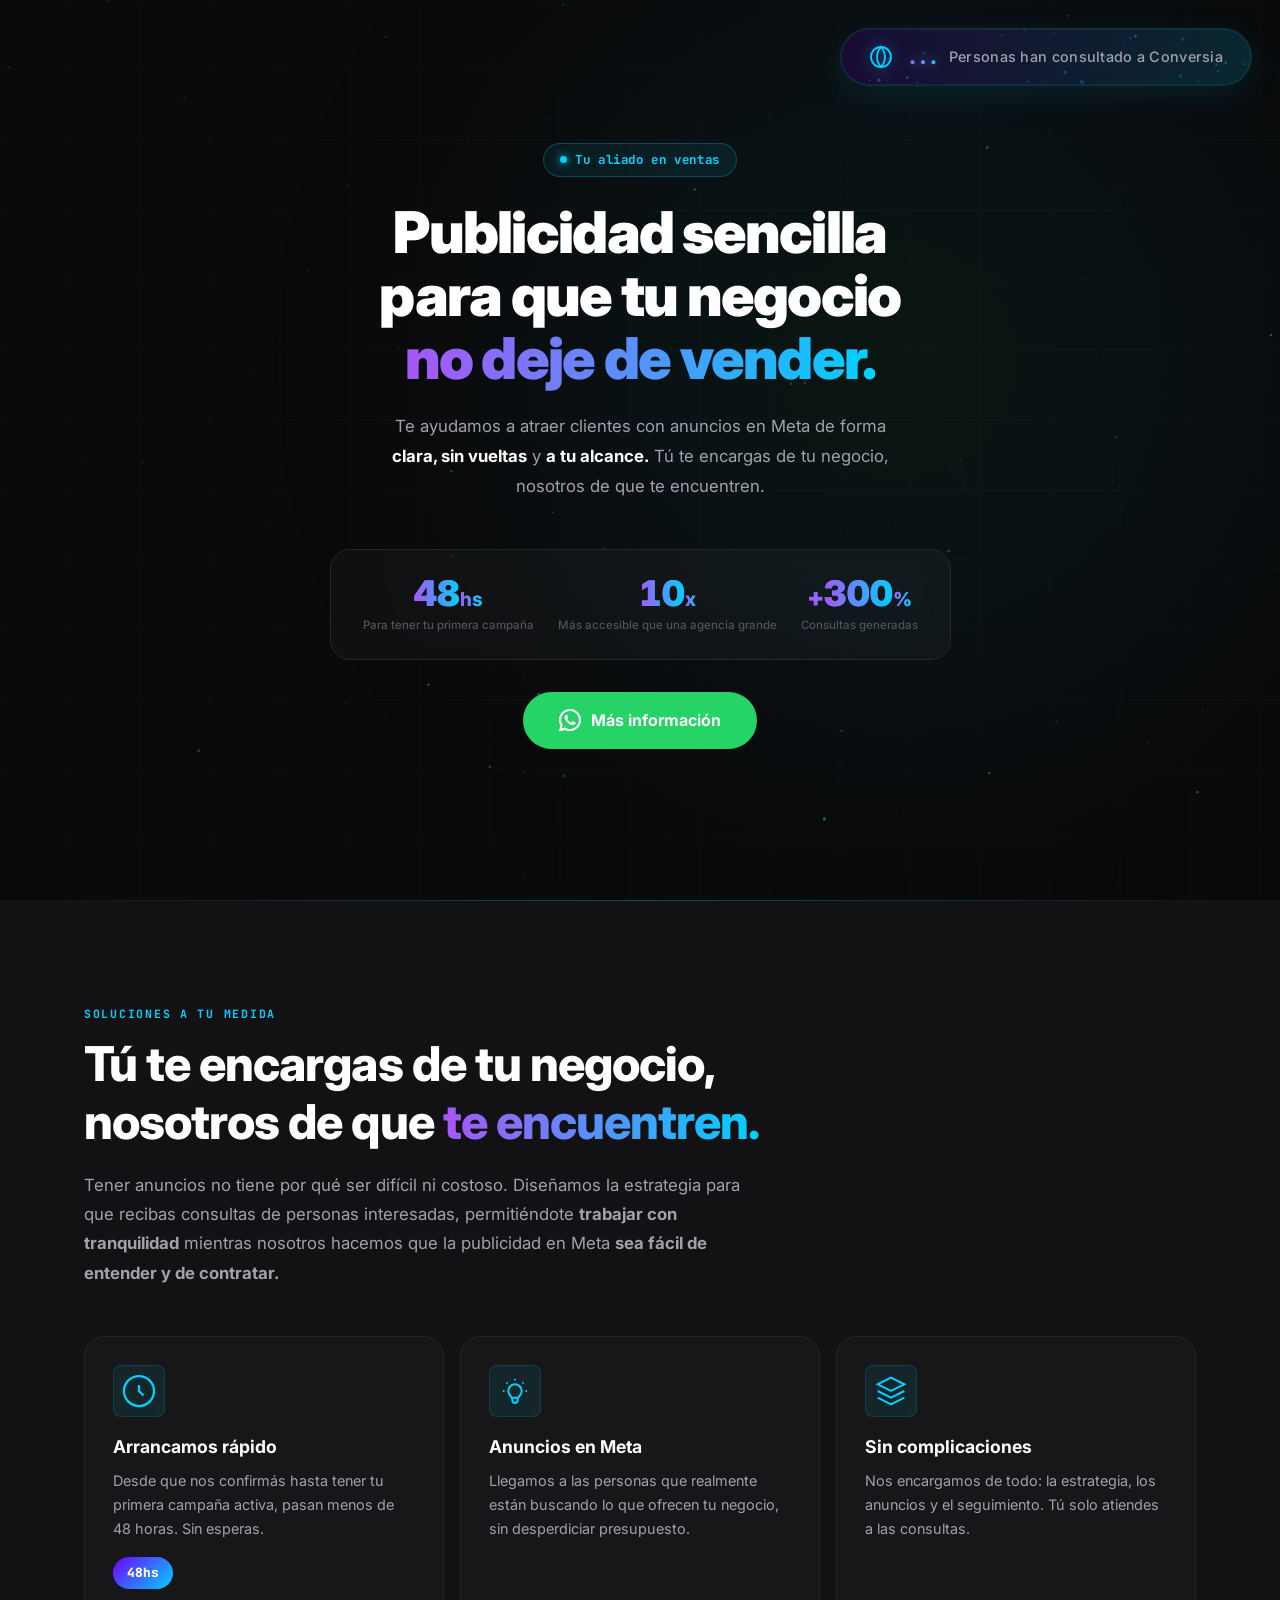
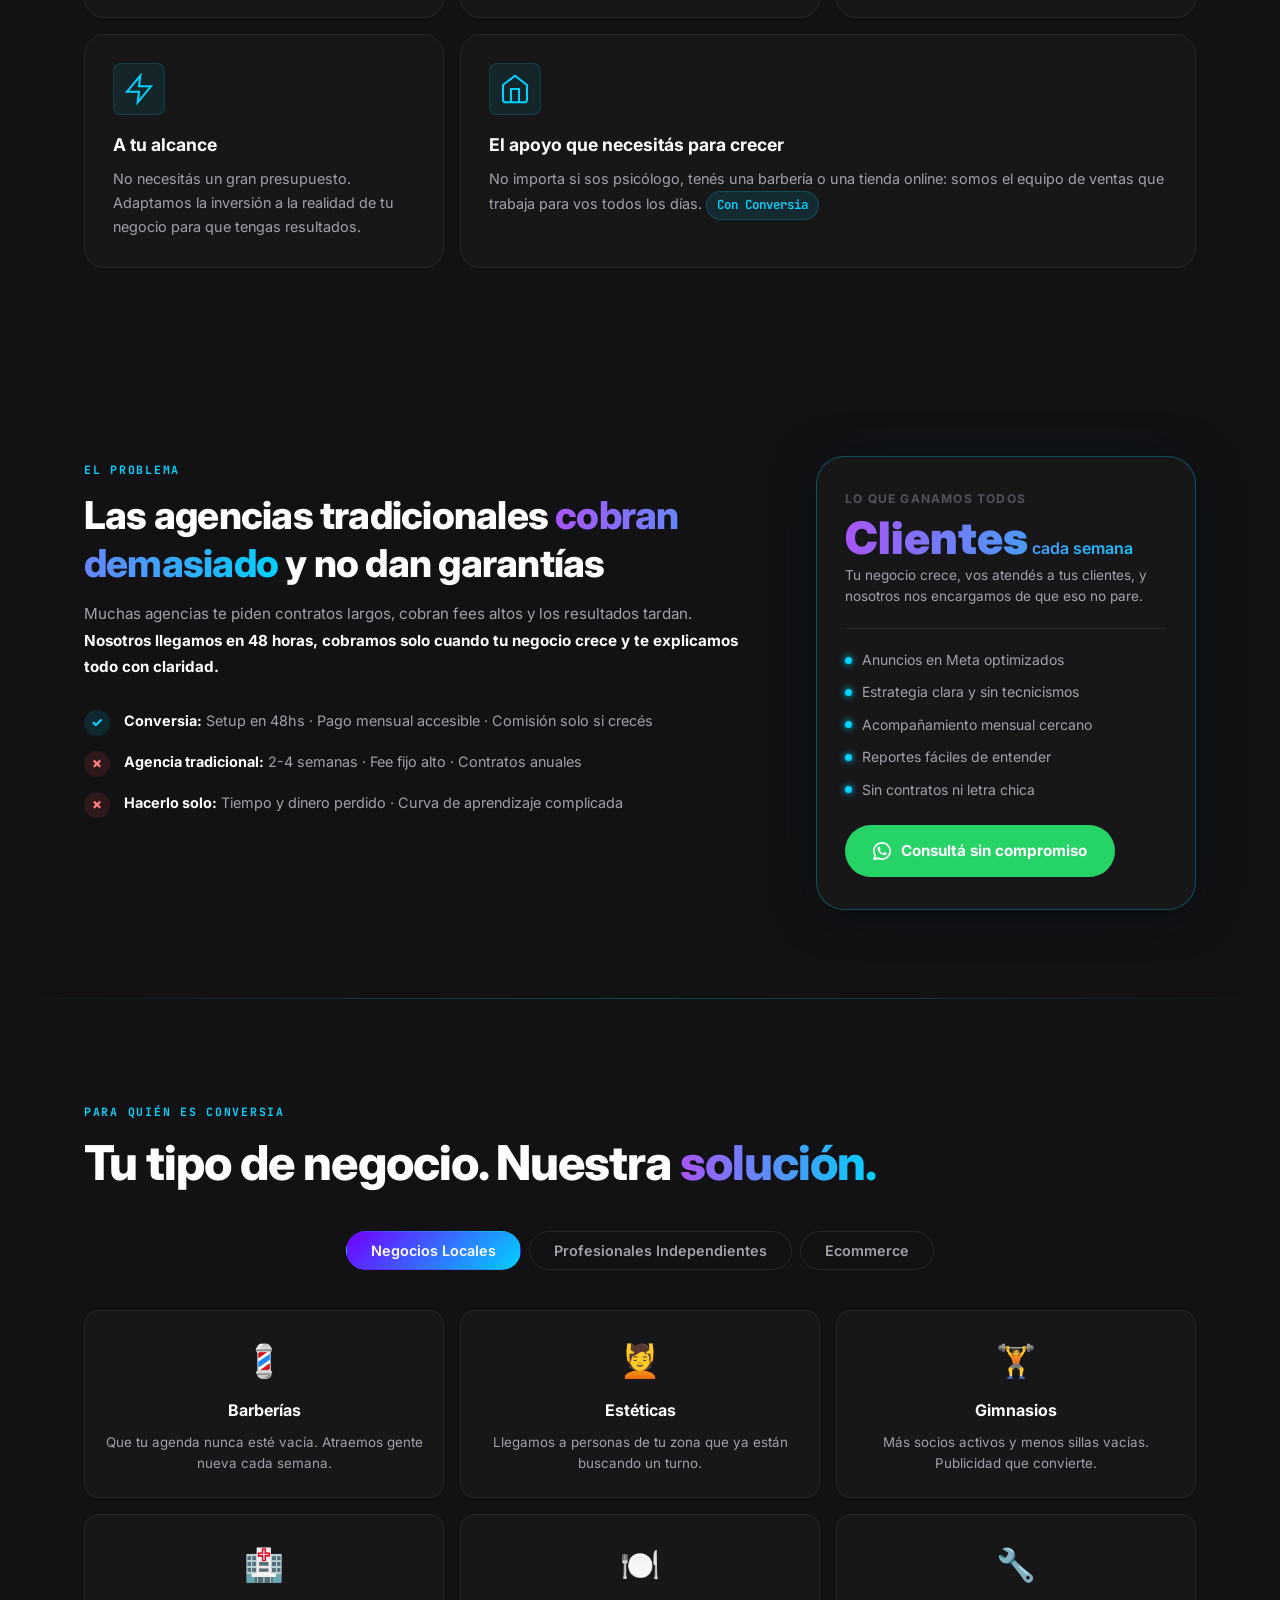
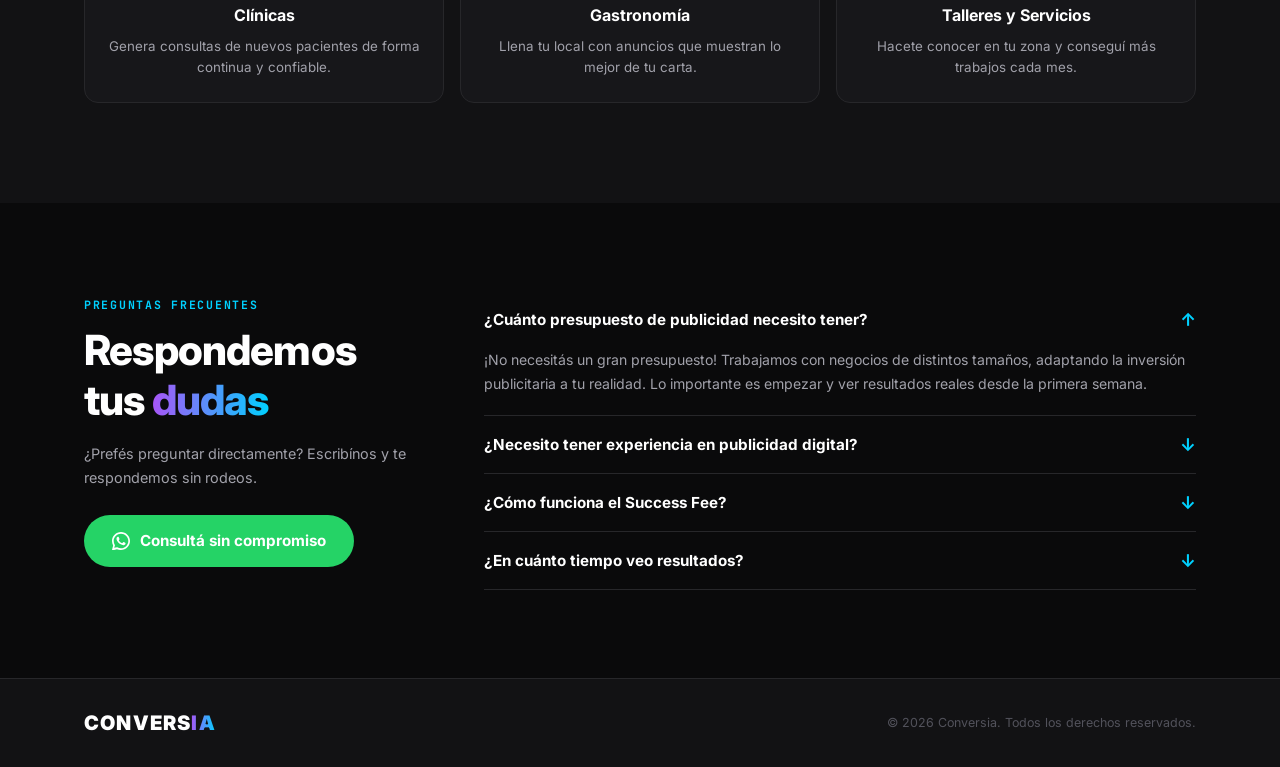
==== commit 9fecc515: "Add files via upload" ====
--- a/landing.html
+++ b/landing.html
@@ -4,12 +4,12 @@
 <head>
   <meta charset="UTF-8" />
   <meta name="viewport" content="width=device-width, initial-scale=1.0" />
-  <title>Conversia — Escala tus ventas con IA</title>
+  <title>Conversia — Publicidad en Meta para conseguir más clientes</title>
   <meta name="description"
-    content="Consigue más clientes en 48 horas con campañas publicitarias impulsadas por Inteligencia Artificial. Sin presupuestos de multinacional. Habla con nuestro Agente IA ahora." />
+    content="Publicidad simple y accesible en Meta para tu negocio. Atraemos clientes para negocios locales, profesionales y emprendedores. Sin complicaciones, sin contratos eternos." />
   <!-- Open Graph para campañas Meta/Google -->
-  <meta property="og:title" content="¿Tu negocio necesita más ventas? Tenemos la solución." />
-  <meta property="og:description" content="Publicita como una multinacional, paga como una PyME. Agencia Conversia." />
+  <meta property="og:title" content="¿Necesitás más clientes para tu negocio? Tenemos la solución." />
+  <meta property="og:description" content="Publicidad en Meta sencilla y a tu alcance. Agencia Conversia." />
   <meta property="og:type" content="website" />
   <meta property="og:image" content="https://agenciaconversia.com/og-image.jpg" />
   <!-- No-index para landing de campaña — no indexar en Google -->
@@ -41,7 +41,7 @@
       </div>
       <div class="vc-text">
         <span class="vc-number" id="visitor-count">...</span>
-        <span class="vc-label">Personas han explorado Conversia</span>
+        <span class="vc-label">Personas han consultado a Conversia</span>
       </div>
     </div>
   </div>
@@ -54,32 +54,32 @@
     <div class="lp-hero-content container">
       <div class="lp-hero-left">
         <div class="hero-badge fade-in">
-          <span class="badge-dot"></span> Powered by Conversia
+          <span class="badge-dot"></span> Tu aliado en ventas
         </div>
         <h1 class="lp-title fade-in">
-          ¿Tu negocio necesita<br />
-          <span class="gradient-text">más clientes</span><br />
-          esta semana?
+          Publicidad sencilla<br />
+          para que tu negocio<br />
+          <span class="gradient-text">no deje de vender.</span>
         </h1>
         <p class="lp-sub fade-in">
-          En <strong>48 horas</strong> tienes tu primera campaña activa con Inteligencia Artificial. Sin
-          estructura costosa. Sin contratos eternos. <strong>Solo resultados.</strong>
+          Te ayudamos a atraer clientes con anuncios en Meta de forma <strong>clara, sin vueltas</strong> y
+          <strong>a tu alcance.</strong> Tú te encargas de tu negocio, nosotros de que te encuentren.
         </p>
         <div class="lp-proof fade-in hero-stats" id="lp-stats">
           <div class="proof-item stat">
-            <span class="proof-num">+<span class="stat-num" data-target="300">0</span><span
-                class="stat-unit">%</span></span>
-            <span class="proof-label">ROAS promedio</span>
-          </div>
-          <div class="proof-item stat">
             <span class="proof-num"><span class="stat-num" data-target="48">0</span><span
                 class="stat-unit">hs</span></span>
-            <span class="proof-label">Tiempo de lanzamiento</span>
+            <span class="proof-label">Para tener tu primera campaña</span>
           </div>
           <div class="proof-item stat">
             <span class="proof-num"><span class="stat-num" data-target="10">0</span><span
                 class="stat-unit">x</span></span>
-            <span class="proof-label">Más barato que agencia</span>
+            <span class="proof-label">Más accesible que una agencia grande</span>
+          </div>
+          <div class="proof-item stat">
+            <span class="proof-num">+<span class="stat-num" data-target="300">0</span><span
+                class="stat-unit">%</span></span>
+            <span class="proof-label">Consultas generadas</span>
           </div>
         </div>
         <div class="lp-ctas fade-in">
@@ -105,14 +105,14 @@
   ══════════════════════════════════════ -->
   <section class="section-giants" id="propuesta">
     <div class="container">
-      <div class="section-label reveal">El Gran Ecualizador</div>
+      <div class="section-label reveal">Soluciones a tu Medida</div>
       <h2 class="section-title reveal">
-        Compite contra los <span class="gradient-text">Gigantes</span>
+        Tú te encargas de tu negocio,<br />nosotros de que <span class="gradient-text">te encuentren.</span>
       </h2>
       <p class="section-sub reveal">
-        Las grandes empresas ganan porque tienen infraestructura. Equipos de publicistas, diseñadores, estrategas y
-        datos masivos. Conversia <strong>reemplaza esa infraestructura costosa con IA</strong>, dándole a tu negocio la
-        misma calidad de segmentación, diseño y optimización a una fracción del precio.
+        Tener anuncios no tiene por qué ser difícil ni costoso. Diseñamos la estrategia para que recibas
+        consultas de personas interesadas, permitiéndote <strong>trabajar con tranquilidad</strong> mientras nosotros
+        hacemos que la publicidad en Meta <strong>sea fácil de entender y de contratar.</strong>
       </p>
 
       <div class="bento-grid">
@@ -123,9 +123,8 @@
               <path d="M12 8v4l3 3" />
             </svg>
           </div>
-          <h3>Despliegue en tiempo récord</h3>
-          <p>Desde que confirmas tu ingreso hasta tener tu primera campaña activa, pasan menos de 48 horas. No semanas,
-            no meses.</p>
+          <h3>Arrancamos rápido</h3>
+          <p>Desde que nos confirmás hasta tener tu primera campaña activa, pasan menos de 48 horas. Sin esperas.</p>
           <div class="bento-badge">48hs</div>
         </div>
         <div class="bento-card reveal">
@@ -135,8 +134,9 @@
                 d="M9.663 17h4.673M12 3v1m6.364 1.636-.707.707M21 12h-1M4 12H3m3.343-5.657-.707-.707m2.828 9.9a5 5 0 1 1 7.072 0l-.548.547A3.374 3.374 0 0 0 14 18.469V19a2 2 0 1 1-4 0v-.531c0-.895-.356-1.754-.988-2.386l-.548-.547z" />
             </svg>
           </div>
-          <h3>Segmentación IA</h3>
-          <p>Algoritmos que identifican tu cliente ideal con precisión quirúrgica, sin gastar en prueba y error.</p>
+          <h3>Anuncios en Meta</h3>
+          <p>Llegamos a las personas que realmente están buscando lo que ofrecen tu negocio, sin desperdiciar
+            presupuesto.</p>
         </div>
         <div class="bento-card reveal">
           <div class="bento-icon">
@@ -144,8 +144,8 @@
               <path d="M12 2L2 7l10 5 10-5-10-5zM2 17l10 5 10-5M2 12l10 5 10-5" />
             </svg>
           </div>
-          <h3>Diseño de élite</h3>
-          <p>Creatividades publicitarias generadas con IA, al nivel de grandes agencias creativas internacionales.</p>
+          <h3>Sin complicaciones</h3>
+          <p>Nos encargamos de todo: la estrategia, los anuncios y el seguimiento. Tú solo atiendes a las consultas.</p>
         </div>
         <div class="bento-card reveal">
           <div class="bento-icon">
@@ -153,8 +153,9 @@
               <path d="M13 2L3 14h9l-1 8 10-12h-9l1-8z" />
             </svg>
           </div>
-          <h3>Costo simbólico</h3>
-          <p>Eliminamos la estructura costosa de las agencias tradicionales. Más resultado por cada peso invertido.</p>
+          <h3>A tu alcance</h3>
+          <p>No necesitás un gran presupuesto. Adaptamos la inversión a la realidad de tu negocio para que tengas
+            resultados.</p>
         </div>
         <div class="bento-card bento-wide reveal">
           <div class="bento-icon">
@@ -163,9 +164,9 @@
               <polyline points="9 22 9 12 15 12 15 22" />
             </svg>
           </div>
-          <h3>Tu negocio, nuestro motor</h3>
-          <p>No importa si eres un psicólogo independiente, una barbería o un ecommerce: tienes acceso a la misma
-            tecnología que usan las multinacionales. <span class="inline-badge">Powered by Conversia</span></p>
+          <h3>El apoyo que necesitás para crecer</h3>
+          <p>No importa si sos psicólogo, tenés una barbería o una tienda online: somos el equipo de ventas
+            que trabaja para vos todos los días. <span class="inline-badge">Con Conversia</span></p>
         </div>
       </div>
     </div>
@@ -179,50 +180,47 @@
       <div class="lp-why-inner">
         <div class="lp-why-text">
           <div class="section-label">El problema</div>
-          <h2>Las agencias tradicionales <span class="gradient-text">te cobran demasiado</span> y tardan
-            demasiado</h2>
-          <p>Un equipo de publicidad in-house puede costarte más de $3.000 USD al mes. Las grandes agencias te
-            piden contratos largos y resultados que tardan. <strong>Nosotros llegamos en 48 horas y cobramos
-              solo cuando creces.</strong></p>
+          <h2>Las agencias tradicionales <span class="gradient-text">cobran demasiado</span> y no dan garantías</h2>
+          <p>Muchas agencias te piden contratos largos, cobran fees altos y los resultados tardan. <strong>Nosotros
+              llegamos en 48 horas,
+              cobramos solo cuando tu negocio crece y te explicamos todo con claridad.</strong></p>
           <ul class="why-list">
             <li>
               <div class="why-icon yes">✓</div>
-              <span><strong>Conversia:</strong> Setup en 48hs · Fee simbólico · Success Fee con ROAS
-                positivo</span>
+              <span><strong>Conversia:</strong> Setup en 48hs · Pago mensual accesible · Comisión solo si crecés</span>
             </li>
             <li>
               <div class="why-icon no">✗</div>
-              <span><strong>Agencia tradicional:</strong> 2-4 semanas · Fee fijo alto · Contratos
-                anuales</span>
+              <span><strong>Agencia tradicional:</strong> 2-4 semanas · Fee fijo alto · Contratos anuales</span>
             </li>
             <li>
               <div class="why-icon no">✗</div>
-              <span><strong>Hacerlo solo:</strong> Curva de aprendizaje larga · Dinero quemado en prueba y
-                error</span>
+              <span><strong>Hacerlo solo:</strong> Tiempo y dinero perdido · Curva de aprendizaje complicada</span>
             </li>
           </ul>
         </div>
         <div class="lp-why-card">
           <div class="why-card-inner">
-            <div class="wci-label">Ahorro estimado vs. agencia tradicional</div>
-            <div class="wci-number gradient-text">$2.500<span>USD/mes</span></div>
-            <div class="wci-desc">Mismo resultado. Sin el costo inflado de la estructura humana.</div>
+            <div class="wci-label">Lo que ganamos todos</div>
+            <div class="wci-number gradient-text">Clientes<span>cada semana</span></div>
+            <div class="wci-desc">Tu negocio crece, vos atendés a tus clientes, y nosotros nos encargamos de que eso no
+              pare.</div>
             <div class="wci-divider"></div>
             <div class="wci-features">
               <div class="wci-feature">
-                <span class="wci-dot"></span> Segmentación IA hiperprecisa
+                <span class="wci-dot"></span> Anuncios en Meta optimizados
               </div>
               <div class="wci-feature">
-                <span class="wci-dot"></span> Creatividades generadas con IA
+                <span class="wci-dot"></span> Estrategia clara y sin tecnicismos
               </div>
               <div class="wci-feature">
-                <span class="wci-dot"></span> Optimización 24/7 automática
+                <span class="wci-dot"></span> Acompañamiento mensual cercano
               </div>
               <div class="wci-feature">
-                <span class="wci-dot"></span> Reportes en tiempo real
+                <span class="wci-dot"></span> Reportes fáciles de entender
               </div>
               <div class="wci-feature">
-                <span class="wci-dot"></span> Agente IA disponible siempre
+                <span class="wci-dot"></span> Sin contratos ni letra chica
               </div>
             </div>
             <a href="https://wa.me/59893731212?text=Hola%21+Quiero+información+sobre+Conversia+y+cómo+escalar+mis+ventas+con+IA"
@@ -233,7 +231,7 @@
                 <path
                   d="M12 0C5.373 0 0 5.373 0 12c0 2.122.554 4.118 1.522 5.849L.057 23.522a.75.75 0 0 0 .921.921l5.673-1.465A11.944 11.944 0 0 0 12 24c6.627 0 12-5.373 12-12S18.627 0 12 0zm0 21.75a9.713 9.713 0 0 1-4.953-1.354l-.355-.212-3.669.947.963-3.583-.232-.371A9.713 9.713 0 0 1 2.25 12C2.25 6.615 6.615 2.25 12 2.25S21.75 6.615 21.75 12 17.385 21.75 12 21.75z" />
               </svg>
-              Más información
+              Consultá sin compromiso
             </a>
           </div>
         </div>
@@ -248,7 +246,7 @@
     <div class="container">
       <div class="section-label reveal">Para quién es Conversia</div>
       <h2 class="section-title reveal">
-        Tu rubro. Nuestro <span class="gradient-text">sistema.</span>
+        Tu tipo de negocio. Nuestra <span class="gradient-text">solución.</span>
       </h2>
       <div class="nichos-tabs reveal">
         <button class="nicho-tab active" data-tab="locales" id="tab-locales">Negocios Locales</button>
@@ -262,32 +260,32 @@
             <div class="nicho-card reveal">
               <div class="nicho-emoji">💈</div>
               <h4>Barberías</h4>
-              <p>Llena tu agenda con clientes de alto valor cada semana.</p>
+              <p>Que tu agenda nunca esté vacía. Atraemos gente nueva cada semana.</p>
             </div>
             <div class="nicho-card reveal">
               <div class="nicho-emoji">💆</div>
-              <h4>Centros de Estética</h4>
-              <p>Campañas de captación hipersegmentadas por zona y perfil.</p>
+              <h4>Estéticas</h4>
+              <p>Llegamos a personas de tu zona que ya están buscando un turno.</p>
             </div>
             <div class="nicho-card reveal">
               <div class="nicho-emoji">🏋️</div>
               <h4>Gimnasios</h4>
-              <p>Aumenta socios y reduce la tasa de abandono con retargeting inteligente.</p>
+              <p>Más socios activos y menos sillas vacías. Publicidad que convierte.</p>
             </div>
             <div class="nicho-card reveal">
               <div class="nicho-emoji">🏥</div>
               <h4>Clínicas</h4>
-              <p>Posiciona tus servicios de salud con campañas de muy alta confianza.</p>
+              <p>Genera consultas de nuevos pacientes de forma continua y confiable.</p>
             </div>
             <div class="nicho-card reveal">
               <div class="nicho-emoji">🍽️</div>
               <h4>Gastronomía</h4>
-              <p>Genera visitas y pedidos con creatividades irresistibles hechas con IA.</p>
+              <p>Llena tu local con anuncios que muestran lo mejor de tu carta.</p>
             </div>
             <div class="nicho-card reveal">
               <div class="nicho-emoji">🔧</div>
-              <h4>Servicios del Hogar</h4>
-              <p>De albañiles a plomeros: domina tu zona con publicidad local de élite.</p>
+              <h4>Talleres y Servicios</h4>
+              <p>Hacete conocer en tu zona y conseguí más trabajos cada mes.</p>
             </div>
           </div>
         </div>
@@ -297,32 +295,32 @@
             <div class="nicho-card reveal">
               <div class="nicho-emoji">🧠</div>
               <h4>Psicólogos</h4>
-              <p>Capta pacientes de forma ética y constante con campañas de alta conversión.</p>
+              <p>Llenamos tu agenda de consultas de pacientes que realmente te buscan.</p>
             </div>
             <div class="nicho-card reveal">
               <div class="nicho-emoji">🦴</div>
               <h4>Kinesiólogos</h4>
-              <p>Muestra tus especialidades al público que realmente las necesita.</p>
+              <p>Muestra tus especialidades a quienes las necesitan en tu zona.</p>
             </div>
             <div class="nicho-card reveal">
               <div class="nicho-emoji">⚖️</div>
               <h4>Abogados</h4>
-              <p>Genera leads calificados en tu área de especialidad jurídica.</p>
+              <p>Genera consultas calificadas en tu área de especialidad, sin esfuerzo extra.</p>
             </div>
             <div class="nicho-card reveal">
               <div class="nicho-emoji">📊</div>
               <h4>Consultores</h4>
-              <p>Posiciona tu expertise y convierte visibilidad en contratos.</p>
+              <p>Dale visibilidad a tu trabajo y transformá tu presencia online en contratos reales.</p>
             </div>
             <div class="nicho-card reveal">
               <div class="nicho-emoji">🦷</div>
               <h4>Odontólogos</h4>
-              <p>Campañas de captación y fidelización para tu consultorio.</p>
+              <p>Nuevos pacientes cada mes con anuncios claros y de confianza.</p>
             </div>
             <div class="nicho-card reveal">
               <div class="nicho-emoji">🏗️</div>
               <h4>Arquitectos</h4>
-              <p>Muestra tu portfolio y genera proyectos con publicidad visual premium.</p>
+              <p>Mostrá tu portfolio y conseguij proyectos con publicidad visual de calidad.</p>
             </div>
           </div>
         </div>
@@ -332,32 +330,32 @@
             <div class="nicho-card reveal">
               <div class="nicho-emoji">👗</div>
               <h4>Moda & Indumentaria</h4>
-              <p>Creatividades de alto impacto que generan ventas directas.</p>
+              <p>Anuncios que muestran tu producto y convierten visitas en pedidos reales.</p>
             </div>
             <div class="nicho-card reveal">
               <div class="nicho-emoji">💄</div>
               <h4>Belleza & Cosmética</h4>
-              <p>Capitaliza tendencias virales con campañas de IA ultrarrápidas.</p>
+              <p>Llegamos a compradores que ya quieren lo que vendés. Sin rodeos.</p>
             </div>
             <div class="nicho-card reveal">
               <div class="nicho-emoji">🏠</div>
               <h4>Hogar & Deco</h4>
-              <p>Anuncios con segmentación de intención de compra de alta precisión.</p>
+              <p>Publicidad que llega en el momento justo, cuando alguien está listo para comprar.</p>
             </div>
             <div class="nicho-card reveal">
               <div class="nicho-emoji">🍃</div>
               <h4>Salud & Bienestar</h4>
-              <p>Escala tu tienda online con estrategias de remarketing inteligente.</p>
+              <p>Hacé crecer tu tienda online con campañas que hablan directo a tu cliente ideal.</p>
             </div>
             <div class="nicho-card reveal">
               <div class="nicho-emoji">⚡</div>
               <h4>Tecnología</h4>
-              <p>Anuncios dinámicos y personalizados para catálogos grandes.</p>
-            </div>
-            <div class="nicho-card reveal">
-              <div class="nicho-emoji">🎲</div>
-              <h4>Juguetes & Entretenimiento</h4>
-              <p>Campañas de temporada y siempre-on que sostienen las ventas todo el año.</p>
+              <p>Anuncios que resaltan lo mejor de cada producto y escalan tus ventas mes a mes.</p>
+            </div>
+            <div class="nicho-card reveal">
+              <div class="nicho-emoji">🎁</div>
+              <h4>Emprendedores</h4>
+              <p>Empezá a recibir pedidos online con campañas simples y efectivas en Meta.</p>
             </div>
           </div>
         </div>
@@ -373,7 +371,7 @@
       <div>
         <div class="section-label">Preguntas frecuentes</div>
         <h2 class="lp-section-title">Respondemos tus <span class="gradient-text">dudas</span></h2>
-        <p class="lp-faq-sub">¿Prefieres preguntar directamente? Nuestro Agente IA está disponible 24/7.</p>
+        <p class="lp-faq-sub">¿Prefés preguntar directamente? Escribínos y te respondemos sin rodeos.</p>
         <a href="https://wa.me/59893731212?text=Hola%21+Tengo+una+consulta+sobre+Conversia" class="btn-whatsapp"
           target="_blank" rel="noopener" id="faq-wa-btn">
           <svg width="18" height="18" viewBox="0 0 24 24" fill="currentColor">
@@ -382,29 +380,31 @@
             <path
               d="M12 0C5.373 0 0 5.373 0 12c0 2.122.554 4.118 1.522 5.849L.057 23.522a.75.75 0 0 0 .921.921l5.673-1.465A11.944 11.944 0 0 0 12 24c6.627 0 12-5.373 12-12S18.627 0 12 0zm0 21.75a9.713 9.713 0 0 1-4.953-1.354l-.355-.212-3.669.947.963-3.583-.232-.371A9.713 9.713 0 0 1 2.25 12C2.25 6.615 6.615 2.25 12 2.25S21.75 6.615 21.75 12 17.385 21.75 12 21.75z" />
           </svg>
-          Más información
+          Consultá sin compromiso
         </a>
       </div>
       <div class="faq-list">
         <div class="faq-item">
           <button class="faq-q" id="faq1-btn">¿Cuánto presupuesto de publicidad necesito tener? <span
               class="faq-arrow">↓</span></button>
-          <div class="faq-a" id="faq1-ans">Trabajamos con negocios desde $200 USD de inversión publicitaria
-            mensual. Nuestro sistema de IA optimiza cada centavo para maximizar el retorno sin importar el
-            tamaño del presupuesto.</div>
+          <div class="faq-a" id="faq1-ans">¡No necesitás un gran presupuesto! Trabajamos con negocios de distintos
+            tamaños,
+            adaptando la inversión publicitaria a tu realidad. Lo importante es empezar y ver resultados reales desde la
+            primera semana.</div>
         </div>
         <div class="faq-item">
           <button class="faq-q" id="faq2-btn">¿Necesito tener experiencia en publicidad digital? <span
               class="faq-arrow">↓</span></button>
-          <div class="faq-a" id="faq2-ans">Para nada. Nos encargamos de todo: configuración de cuentas,
-            píxeles, audiencias, creatividades y optimización continua. Tú solo atiendes los nuevos clientes
-            que te llegan.</div>
+          <div class="faq-a" id="faq2-ans">Para nada. Nos encargamos de todo: la configuración, la estrategia,
+            los anuncios y el seguimiento. Vos solo tenés que atender a los clientes nuevos que te van llegando.
+            Te explicamos todo con lenguaje simple, sin tecnicismos.</div>
         </div>
         <div class="faq-item">
           <button class="faq-q" id="faq3-btn">¿Cómo funciona el Success Fee? <span class="faq-arrow">↓</span></button>
-          <div class="faq-a" id="faq3-ans">El Success Fee es una comisión pequeña que se aplica solo cuando tu
-            campaña alcanza un ROAS positivo acordado. Si tu inversión no te genera más ventas de las que
-            costó, no te cobramos la comisión. Nuestros incentivos están 100% alineados con tu crecimiento.
+          <div class="faq-a" id="faq3-ans">La comisión es pequeña y se aplica solo cuando tu negocio tiene resultados
+            concretos.
+            Si los anuncios no te generan más clientes de los que costaron, no te cobramos esa parte. Nuestros
+            intereses están 100% alineados con los tuyos.
           </div>
         </div>
 
@@ -412,8 +412,8 @@
           <button class="faq-q" id="faq5-btn">¿En cuánto tiempo veo resultados? <span
               class="faq-arrow">↓</span></button>
           <div class="faq-a" id="faq5-ans">Las primeras campañas salen en 48 horas. Los primeros resultados
-            medibles (leads, ventas, visitas) se ven en la primera semana. La optimización máxima ocurre
-            entre la semana 3 y el mes 2, cuando el algoritmo ya aprendió las mejores audiencias.</div>
+            medibles (consultas, llamadas, visitas) se ven en la primera semana. La publicidad va mejorando
+            con el tiempo a medida que vamos optimizando según los resultados reales que obtenemos.</div>
         </div>
       </div>
     </div>
@@ -428,7 +428,7 @@
     <div class="container lp-footer-inner">
       <span class="logo-text">CONVERS<span class="logo-ia">IA</span></span>
 
-      <p class="lp-footer-copy">© 2025 Conversia. Todos los derechos reservados.</p>
+      <p class="lp-footer-copy">© 2026 Conversia. Todos los derechos reservados.</p>
     </div>
   </footer>
 
--- a/styles.css
+++ b/styles.css
@@ -443,6 +443,10 @@
   position: relative;
   z-index: 1;
   width: 100%;
+  display: flex;
+  flex-direction: column;
+  align-items: center;
+  text-align: center;
 }
 
 .hero-badge {
@@ -508,6 +512,7 @@
 .hero-ctas {
   display: flex;
   align-items: center;
+  justify-content: center;
   gap: 16px;
   flex-wrap: wrap;
   margin-bottom: 64px;
@@ -516,13 +521,14 @@
 .hero-stats {
   display: flex;
   align-items: center;
+  justify-content: center;
   padding: 24px 32px;
   background: rgba(255, 255, 255, 0.03);
   border: 1px solid var(--border);
   border-radius: var(--radius-lg);
   backdrop-filter: blur(12px);
   width: 100%;
-  max-width: 820px;
+  max-width: 650px;
   gap: 32px;
   margin-top: 20px;
 }
@@ -788,6 +794,8 @@
 
 .nichos-tabs {
   display: flex;
+  justify-content: center;
+  flex-wrap: wrap;
   gap: 8px;
   margin-top: 40px;
   margin-bottom: 40px;
@@ -1402,6 +1410,11 @@
 
   .bento-grid {
     grid-template-columns: repeat(2, 1fr);
+    grid-auto-flow: dense;
+  }
+
+  .nicho-grid {
+    grid-template-columns: repeat(2, 1fr);
   }
 
   .bento-large {
--- a/landing.css
+++ b/landing.css
@@ -613,9 +613,6 @@
     gap: 24px;
     flex-wrap: wrap;
     margin-bottom: 32px;
-    padding: 20px 0;
-    border-top: 1px solid var(--border);
-    border-bottom: 1px solid var(--border);
 }
 
 .proof-item {
@@ -1399,11 +1396,24 @@
         max-width: 500px;
     }
 
+    .steps-grid {
+        flex-direction: column;
+        gap: 16px;
+    }
+
+    .step-connector {
+        display: none;
+    }
+
     .lp-faq-inner {
         grid-template-columns: 1fr;
         gap: 36px;
     }
 
+    .testimonio-grid {
+        grid-template-columns: repeat(2, 1fr);
+    }
+
     /* Hide the nav CTA earlier to avoid overlapping the logo */
     .nav-cta {
         display: none !important;
@@ -1411,14 +1421,6 @@
 }
 
 @media (max-width: 768px) {
-    .steps-grid {
-        flex-direction: column;
-        gap: 16px;
-    }
-
-    .step-connector {
-        display: none;
-    }
 
     .testimonio-grid {
         grid-template-columns: 1fr;
